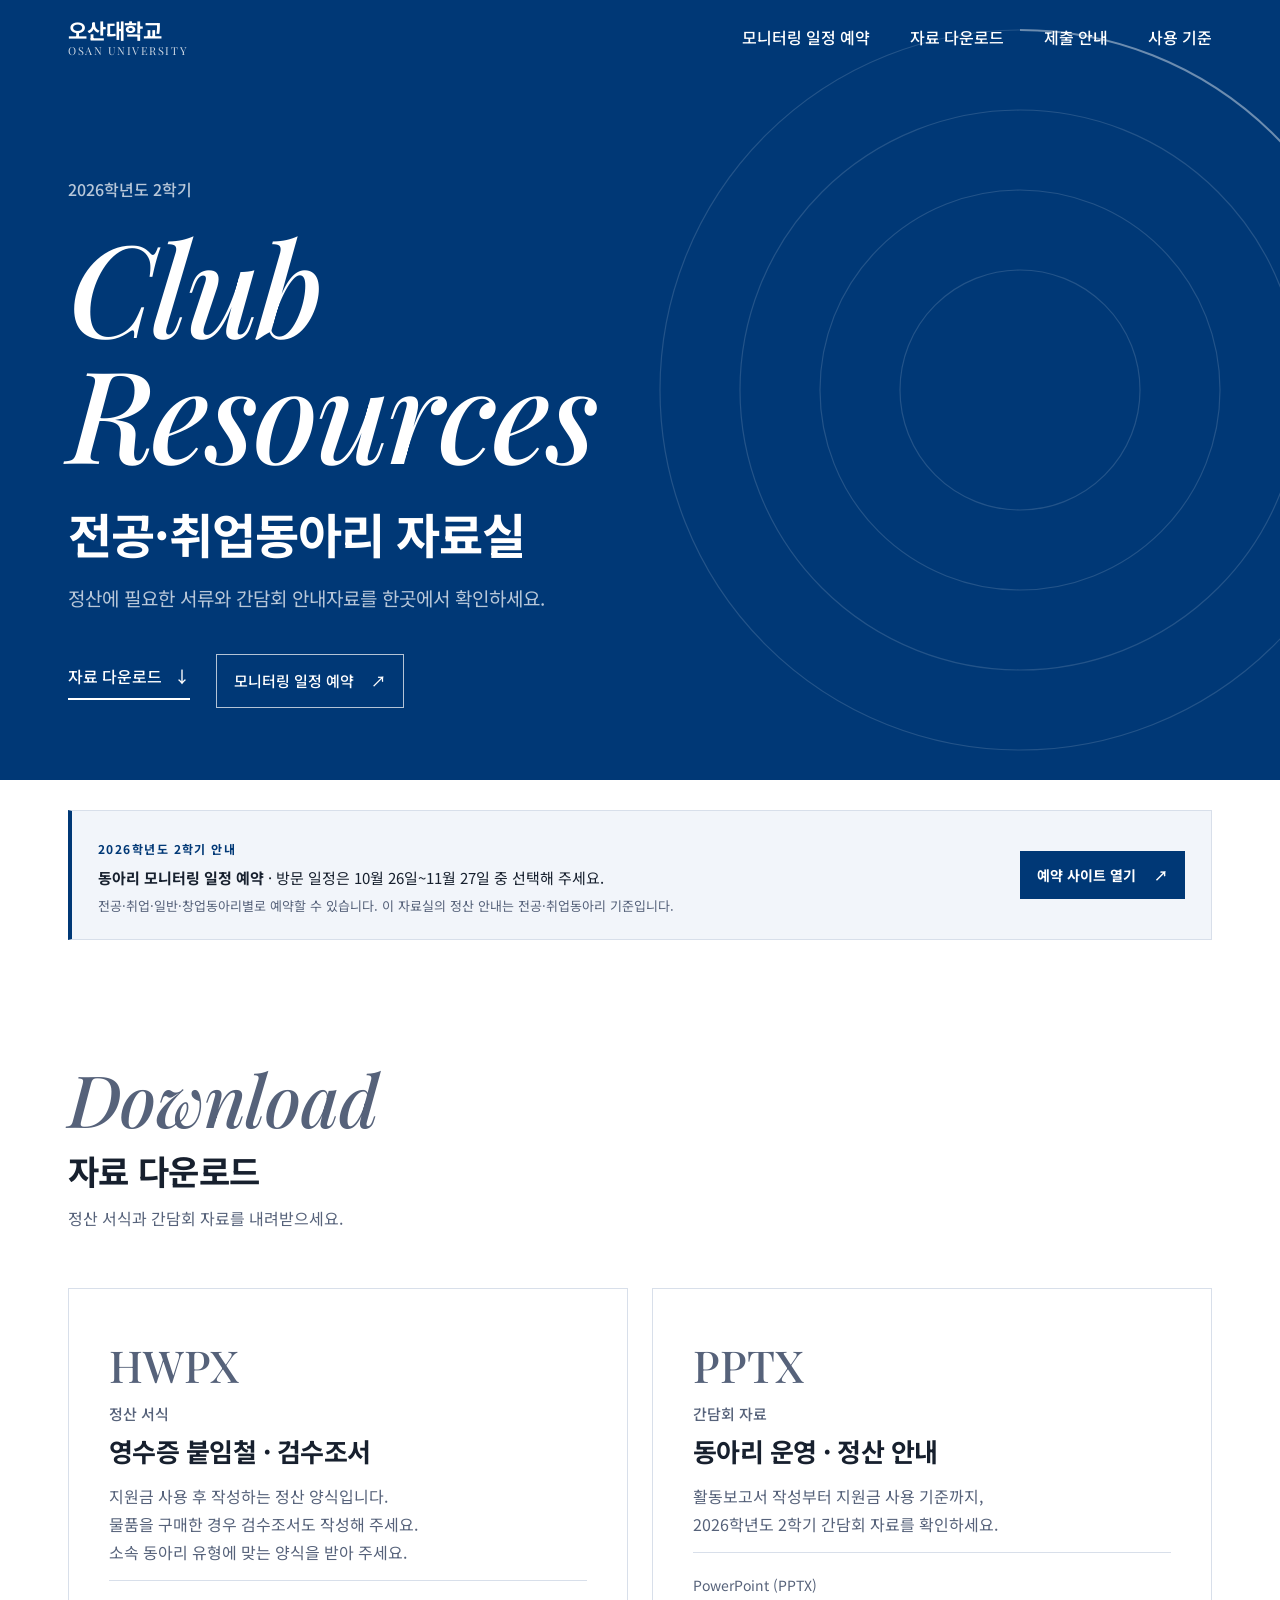
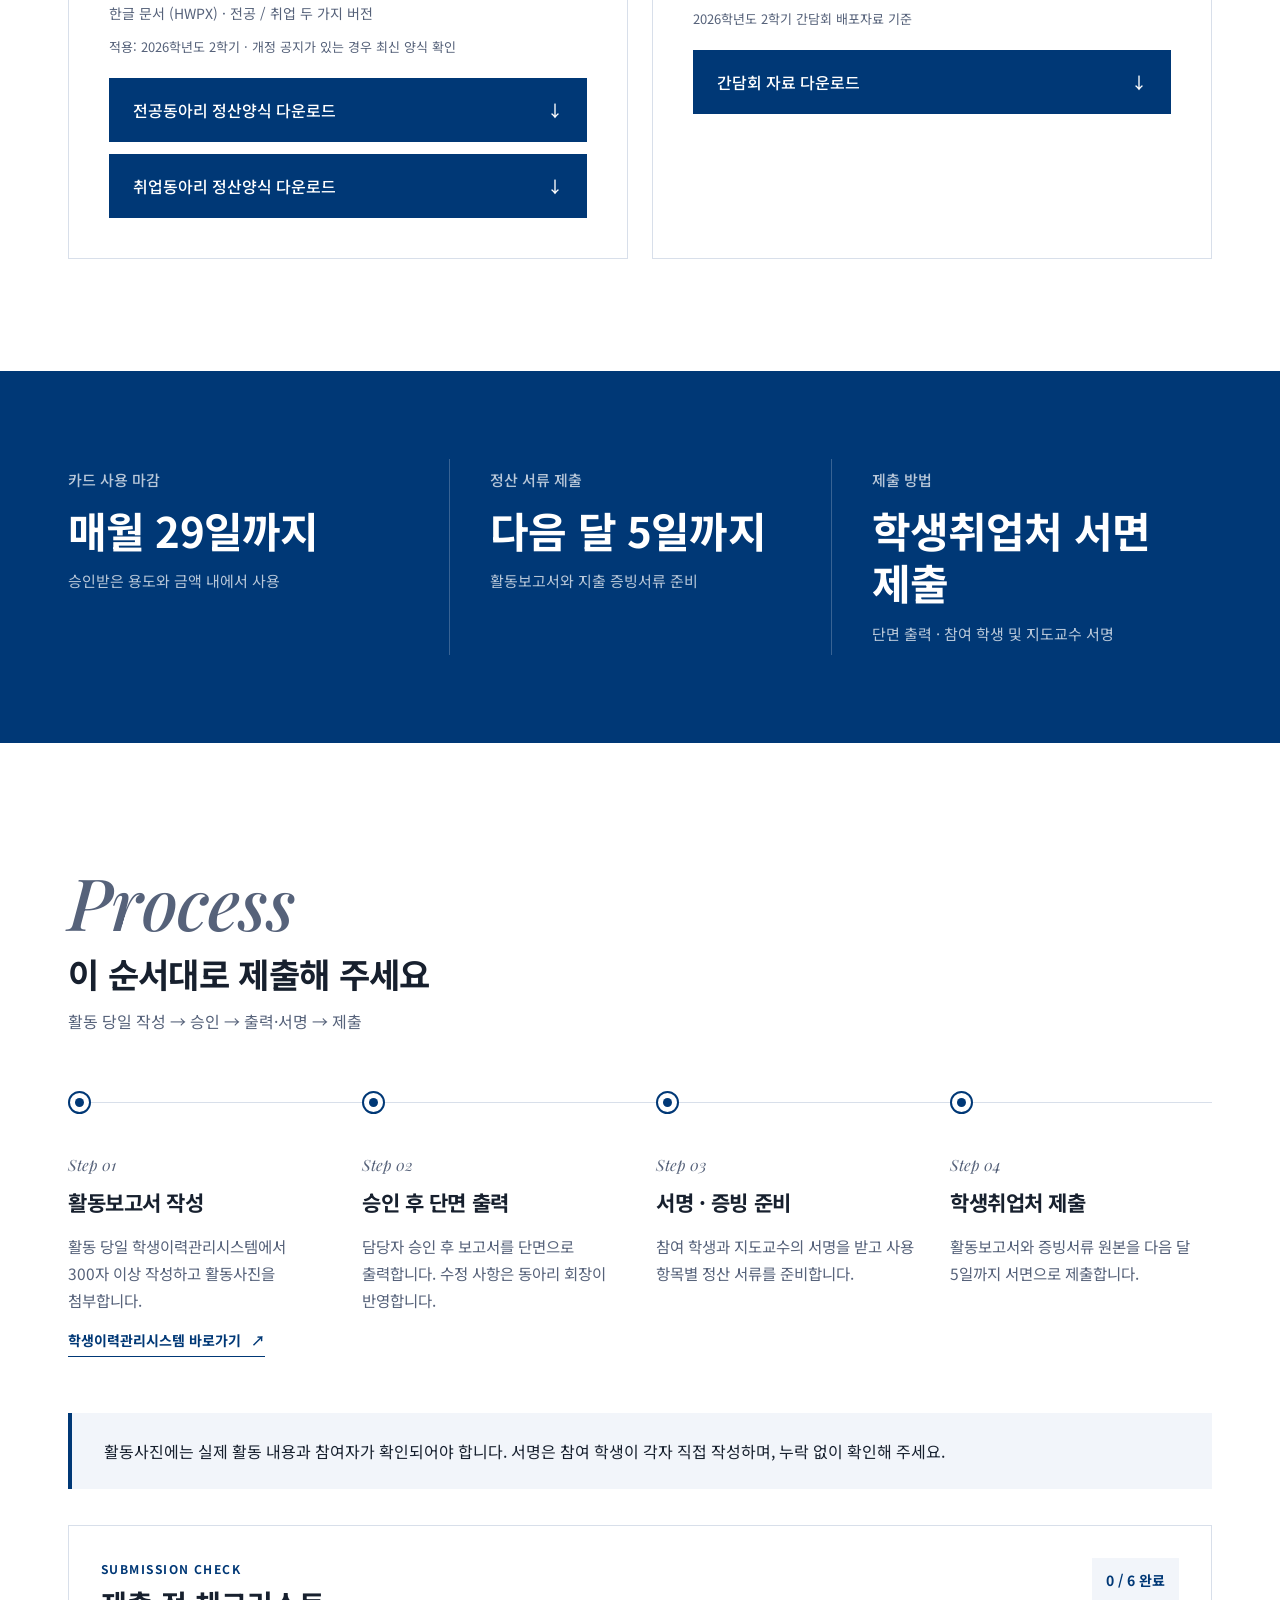
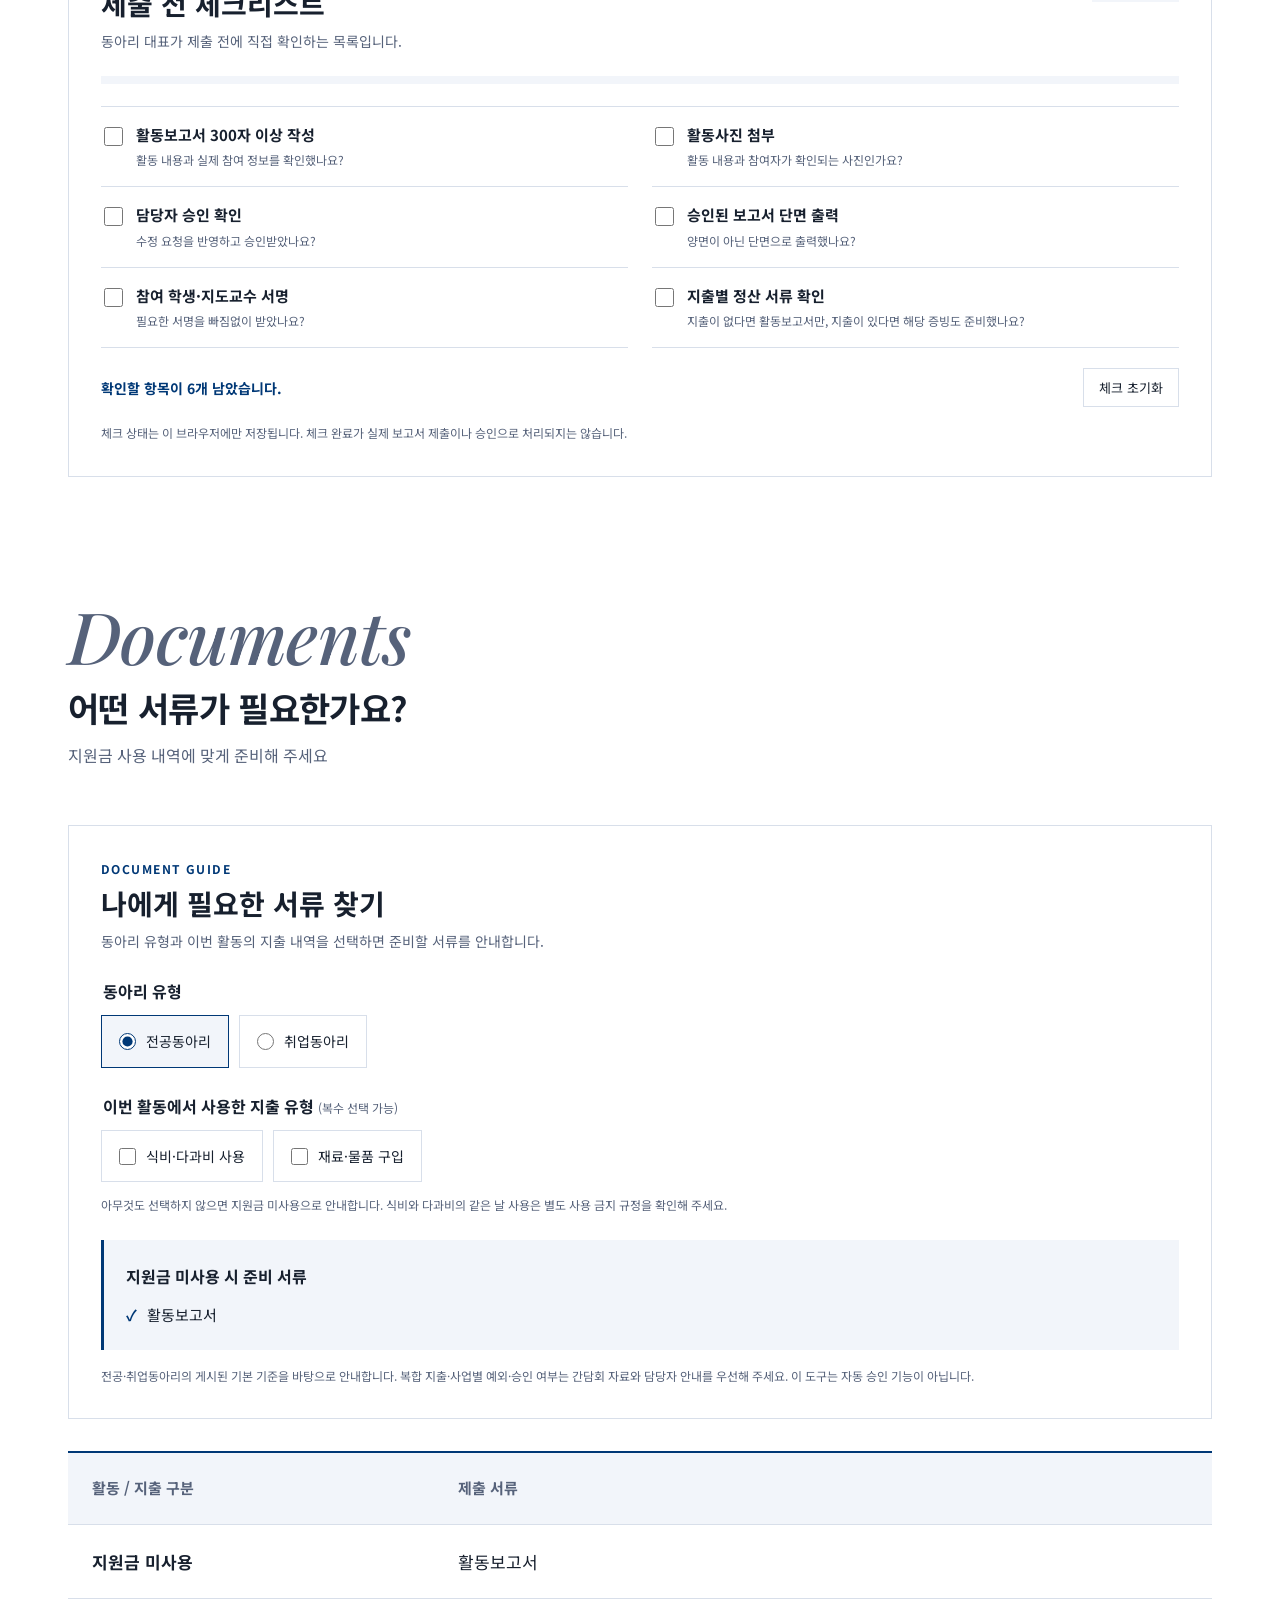
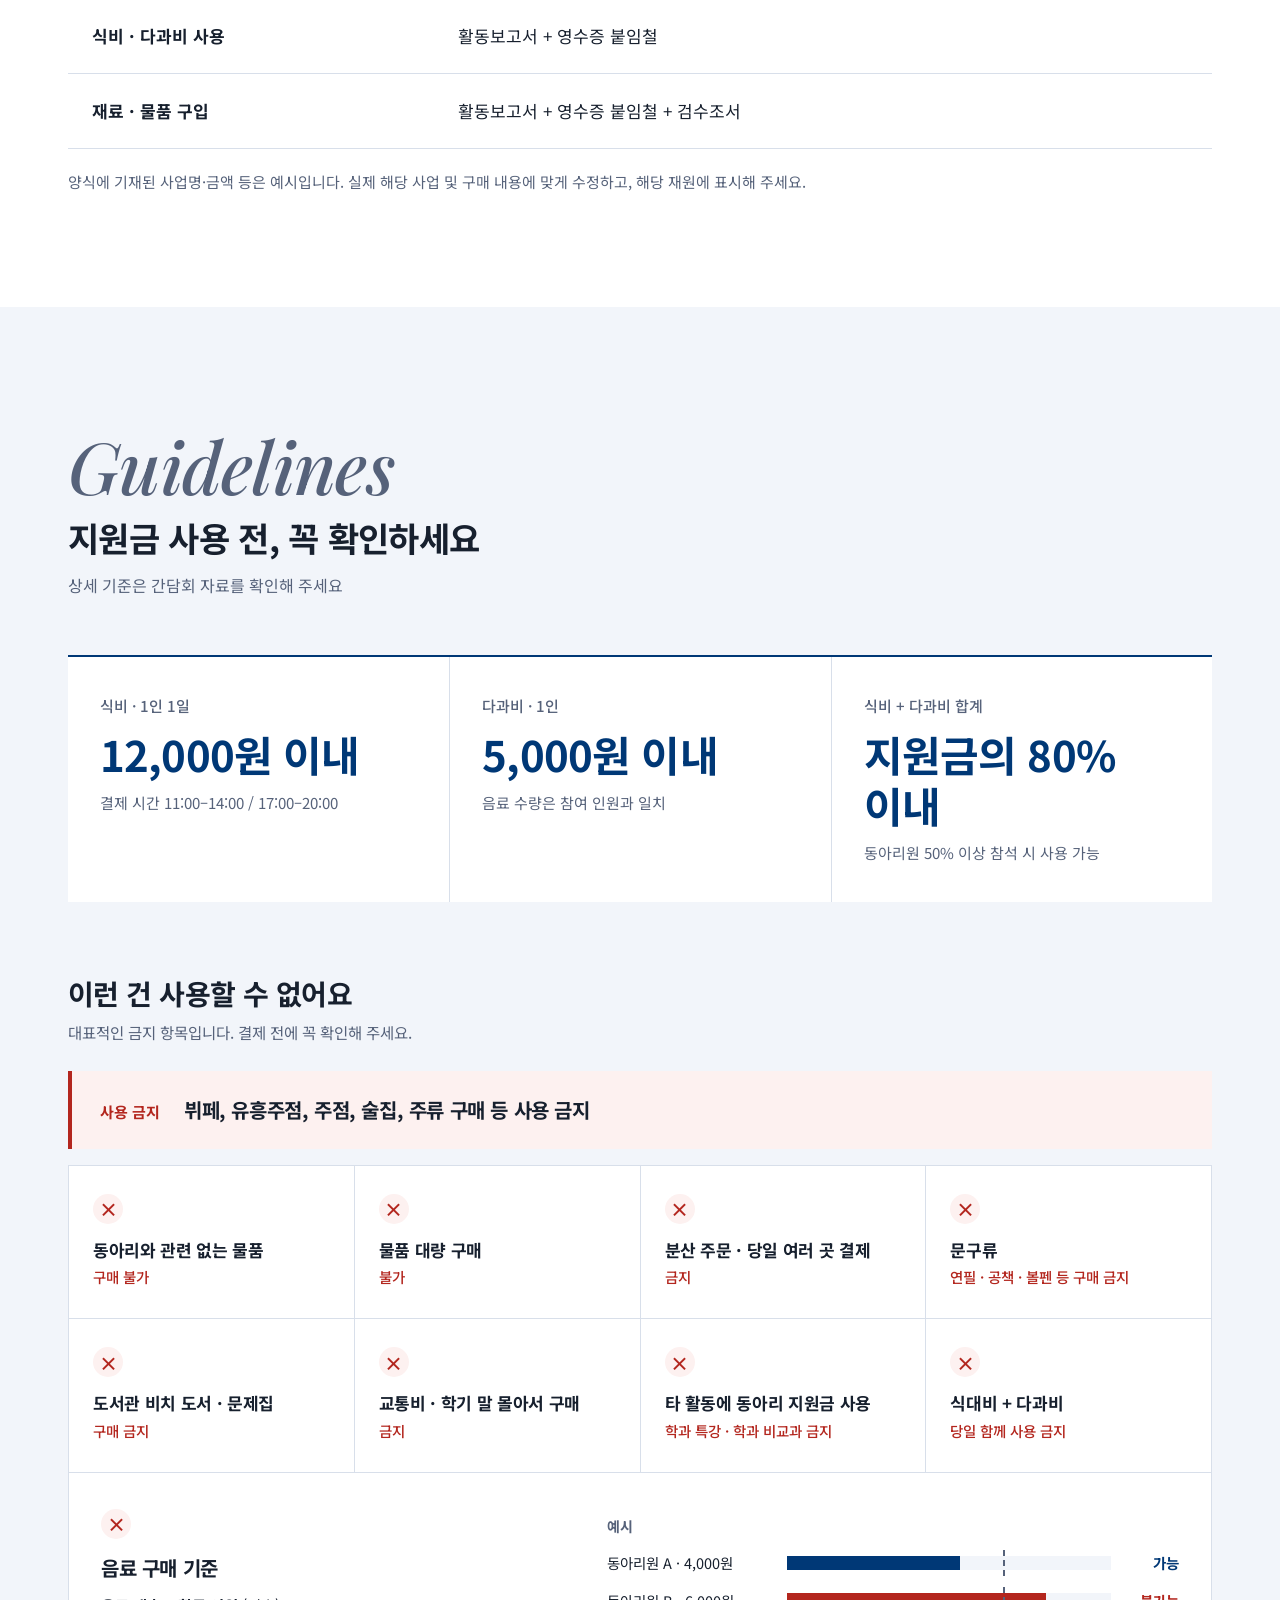
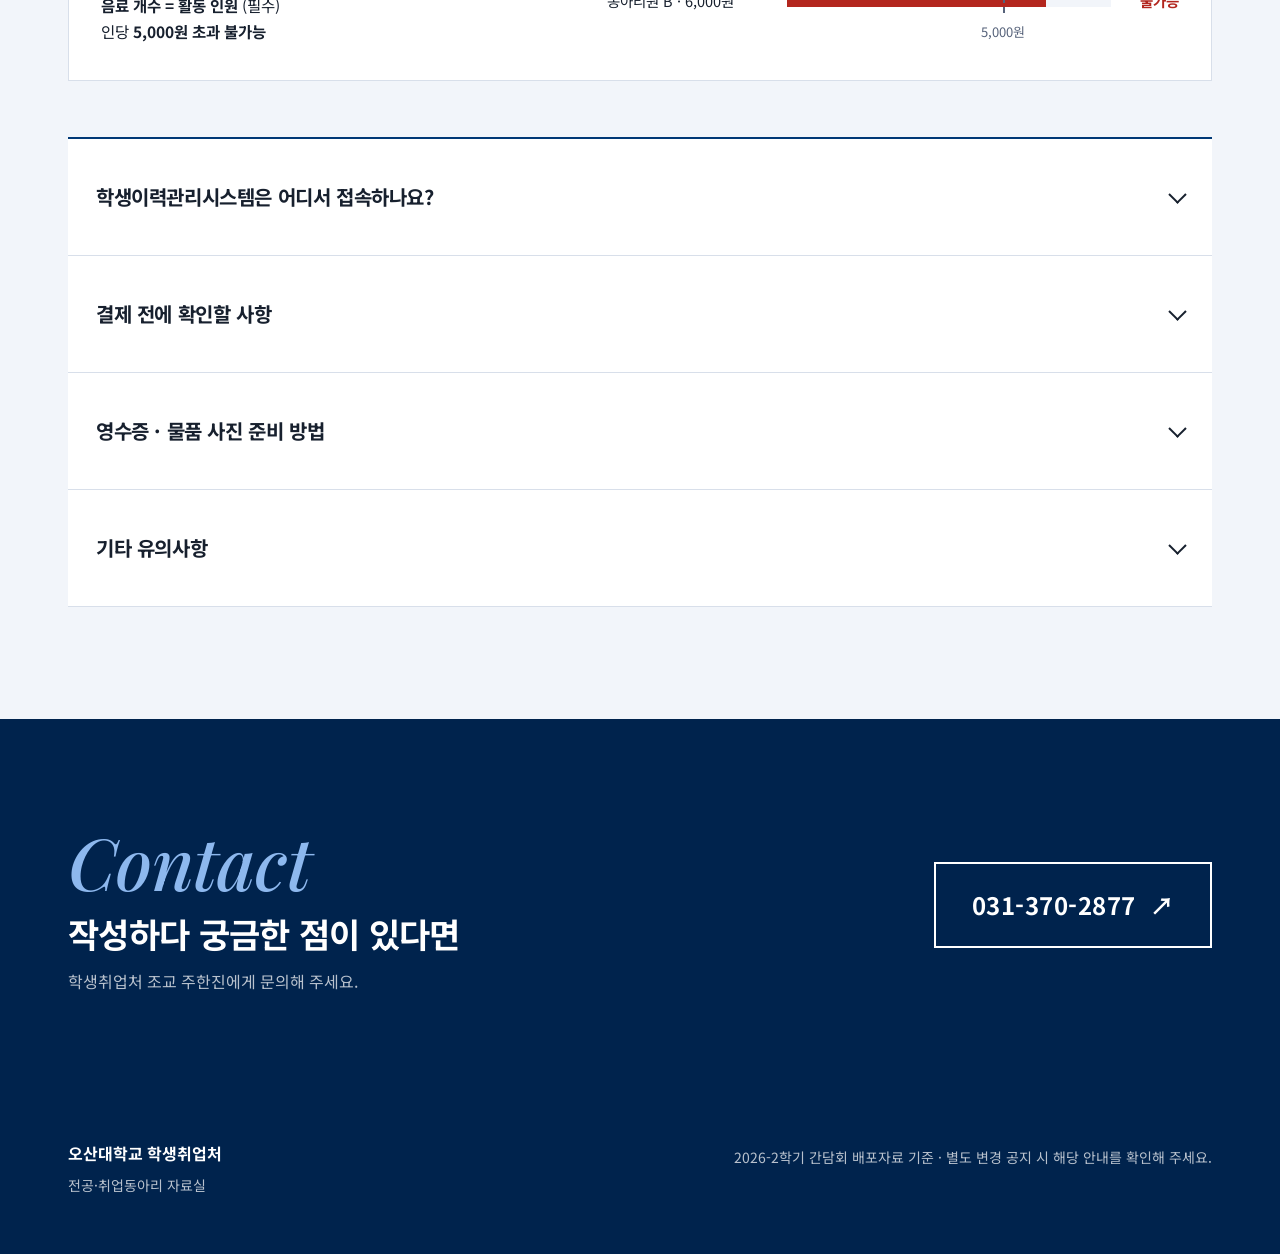
==== index.html @ af2621a3 "Enhance Club Resources with Ostory access, submission checklist and document guidance" ====
<!DOCTYPE html>
<html lang="ko">
<head>
<meta charset="utf-8">
<meta name="viewport" content="width=device-width, initial-scale=1, viewport-fit=cover">
<title>전공·취업동아리 자료실 | 오산대학교</title>
<meta name="description" content="오산대학교 전공·취업동아리 정산 양식과 간담회 자료, 제출 기한 및 방법 안내">
<link rel="preconnect" href="https://fonts.googleapis.com">
<link rel="preconnect" href="https://fonts.gstatic.com" crossorigin>
<link href="https://fonts.googleapis.com/css2?family=Noto+Sans+KR:wght@400;500;700&family=Playfair+Display:ital,wght@0,500;1,500&display=swap" rel="stylesheet">
<style>
:root {
  box-sizing: border-box;
  padding-top: env(safe-area-inset-top, 0px);
  padding-bottom: env(safe-area-inset-bottom, 0px);
  --navy: #003876;
  --navy-deep: #00234d;
  --bg: #ffffff;
  --tint: #f2f5fa;
  --text: #17202e;
  --muted: #56627a;
  --line: #d8dfea;
  --accent: #003876;
  --head-bg: rgba(255,255,255,.96);
  --head-text: #17202e;
  --danger: #b3261e;
  --danger-bg: #fdf1f0;
  --on-navy: #ffffff;
  --on-navy-muted: rgba(255,255,255,.72);
  --shell: #00234d;
  --serif: "Playfair Display", "Noto Serif KR", Georgia, serif;
  --sans: "Noto Sans KR", "Apple SD Gothic Neo", "Malgun Gothic", system-ui, sans-serif;
}
@media (prefers-color-scheme: dark) {
  :root:not([data-theme="light"]) {
    --bg: #0b1422;
    --tint: #101c30;
    --text: #e7edf6;
    --muted: #9aa8bf;
    --line: #23324b;
    --accent: #8db8ee;
    --head-bg: rgba(11,20,34,.96);
    --head-text: #e7edf6;
    --danger: #ff8a80;
    --danger-bg: #2a1716;
  }
}
:root[data-theme="dark"] {
  --bg: #0b1422;
  --tint: #101c30;
  --text: #e7edf6;
  --muted: #9aa8bf;
  --line: #23324b;
  --accent: #8db8ee;
  --head-bg: rgba(11,20,34,.96);
  --head-text: #e7edf6;
  --danger: #ff8a80;
  --danger-bg: #2a1716;
}

*, *::before, *::after { box-sizing: inherit; }
html { scroll-behavior: smooth; scroll-padding-top: calc(env(safe-area-inset-top, 0px) + 80px); background: var(--shell); }
body {
  margin: 0;
  background: var(--bg);
  color: var(--text);
  font-family: var(--sans);
  font-size: 16px;
  line-height: 1.75;
  word-break: keep-all;
  -webkit-font-smoothing: antialiased;
}
a { color: inherit; text-decoration: none; }
h1, h2, h3, p, ul, ol { margin: 0; padding: 0; }
ul, ol { list-style: none; }
:focus-visible { outline: 3px solid #6fa8ee; outline-offset: 3px; }
.wrap { width: 100%; max-width: 1200px; margin: 0 auto; padding: 0 max(28px, env(safe-area-inset-left, 0px)) 0 max(28px, env(safe-area-inset-right, 0px)); }

/* ---------- Header ---------- */
.site-head {
  position: fixed; top: 0; left: 0; right: 0; z-index: 50;
  padding-top: env(safe-area-inset-top, 0px);
  color: var(--on-navy);
  transition: background .25s ease, color .25s ease, box-shadow .25s ease;
}
.site-head .wrap { display: flex; align-items: center; justify-content: space-between; height: 76px; }
.site-head.solid { background: var(--head-bg); color: var(--head-text); box-shadow: 0 1px 0 var(--line); backdrop-filter: blur(8px); }
.logo { display: flex; flex-direction: column; line-height: 1.1; }
.logo b { font-size: 21px; font-weight: 700; letter-spacing: -.01em; }
.logo span { font-family: var(--serif); font-size: 11px; letter-spacing: .14em; opacity: .8; margin-top: 3px; }
.gnb { display: flex; gap: 40px; }
.gnb a { font-size: 16px; font-weight: 500; padding: 8px 0; border-bottom: 2px solid transparent; }
.gnb a:hover { border-bottom-color: currentColor; }

.menu-btn { display: none; align-items: center; justify-content: center; width: 48px; height: 48px; margin-right: -12px; background: none; border: 0; color: inherit; cursor: pointer; -webkit-tap-highlight-color: transparent; }
.menu-btn span, .menu-btn span::before, .menu-btn span::after { display: block; width: 22px; height: 2px; background: currentColor; transition: transform .25s ease, background .2s ease; }
.menu-btn span { position: relative; }
.menu-btn span::before, .menu-btn span::after { content: ""; position: absolute; left: 0; }
.menu-btn span::before { top: -7px; }
.menu-btn span::after { top: 7px; }
.site-head.open .menu-btn span { background: transparent; }
.site-head.open .menu-btn span::before { top: 0; transform: rotate(45deg); }
.site-head.open .menu-btn span::after { top: 0; transform: rotate(-45deg); }

/* ---------- Hero ---------- */
.hero {
  position: relative; overflow: hidden;
  background: var(--navy);
  color: var(--on-navy);
  min-height: min(780px, 100svh);
  display: flex; align-items: flex-end;
  padding: 150px 0 72px;
}
.hero-art { position: absolute; right: -120px; top: 50%; width: 760px; max-width: 90vw; transform: translateY(-50%); opacity: .5; pointer-events: none; }
.hero .wrap { position: relative; }
.hero-term { font-size: 16px; font-weight: 500; color: var(--on-navy-muted); margin-bottom: 20px; }
.hero-en { font-family: var(--serif); font-style: italic; font-weight: 500; font-size: clamp(56px, 10vw, 148px); line-height: .98; letter-spacing: -.02em; }
.hero h1 { margin-top: 28px; font-size: clamp(28px, 4.2vw, 48px); font-weight: 700; letter-spacing: -.02em; line-height: 1.3; }
.hero-lead { margin-top: 16px; font-size: clamp(16px, 1.8vw, 19px); color: var(--on-navy-muted); max-width: 30em; }
.hero-cta { display: inline-flex; align-items: center; gap: 12px; margin-top: 40px; padding-bottom: 8px; border-bottom: 2px solid #fff; font-weight: 500; }
.hero-cta:hover { gap: 18px; }
.hero-cta { transition: gap .2s ease; }
.hero-in { animation: rise .9s cubic-bezier(.2,.7,.2,1) both; }
@keyframes rise { from { opacity: 0; transform: translateY(24px); } to { opacity: 1; transform: none; } }

/* ---------- Section frame ---------- */
section { padding: 112px 0; }
.sec-head { margin-bottom: 56px; }
.sec-en { font-family: var(--serif); font-style: italic; font-weight: 500; font-size: clamp(40px, 6vw, 72px); line-height: 1; color: var(--accent); letter-spacing: -.01em; }
.sec-head h2 { margin-top: 14px; font-size: clamp(24px, 3vw, 34px); font-weight: 700; letter-spacing: -.02em; line-height: 1.35; }
.sec-head p { margin-top: 10px; color: var(--muted); }

/* ---------- Downloads ---------- */
[hidden] { display: none !important; }
.kakao-note { margin-bottom: 28px; padding: 18px 22px; background: var(--tint); border-left: 4px solid var(--navy); font-size: 15px; line-height: 1.7; }
.kakao-note b { font-weight: 700; }
.dl-grid { display: grid; grid-template-columns: 1fr 1fr; gap: 24px; }
.dl-card { display: flex; flex-direction: column; padding: 40px; border: 1px solid var(--line); background: var(--bg); transition: border-color .2s ease, background .2s ease; }
.dl-card:hover { border-color: var(--navy); background: var(--tint); }
.dl-type { font-family: var(--serif); font-size: 44px; font-weight: 500; line-height: 1; color: var(--accent); }
.dl-kind { margin-top: 20px; font-size: 15px; color: var(--muted); font-weight: 500; }
.dl-card h3 { margin-top: 6px; font-size: 26px; font-weight: 700; letter-spacing: -.02em; line-height: 1.35; }
.dl-card p { margin-top: 14px; color: var(--muted); }
.dl-meta { margin-top: 28px; padding-top: 20px; border-top: 1px solid var(--line); font-size: 14px; color: var(--muted); }
.dl-btn { margin-top: 20px; display: flex; align-items: center; justify-content: space-between; padding: 18px 24px; background: var(--navy); color: #fff; font-weight: 500; transition: background .2s ease; }
.dl-btn:hover { background: var(--navy-deep); }
.dl-btn + .dl-btn { margin-top: 12px; }

/* ---------- Deadlines ---------- */
.numbers { background: var(--navy); color: var(--on-navy); padding: 88px 0; }
.num-grid { display: grid; grid-template-columns: repeat(3, 1fr); }
.num { padding: 8px 40px; border-left: 1px solid rgba(255,255,255,.22); }
.num:first-child { padding-left: 0; border-left: 0; }
.num-label { font-size: 15px; color: var(--on-navy-muted); font-weight: 500; }
.num-value { margin-top: 10px; font-size: clamp(28px, 3.4vw, 42px); font-weight: 700; letter-spacing: -.02em; line-height: 1.25; }
.num-desc { margin-top: 12px; font-size: 15px; color: var(--on-navy-muted); }

/* ---------- Steps ---------- */
.steps { display: grid; grid-template-columns: repeat(4, 1fr); gap: 32px; counter-reset: s; position: relative; }
.steps::before { content: ""; position: absolute; left: 0; right: 0; top: 11px; height: 1px; background: var(--line); }
.step { position: relative; padding-top: 48px; }
.step::before { content: ""; position: absolute; top: 0; left: 0; width: 23px; height: 23px; border-radius: 50%; background: var(--bg); border: 2px solid var(--navy); }
.step::after { content: ""; position: absolute; top: 7px; left: 7px; width: 9px; height: 9px; border-radius: 50%; background: var(--navy); }
.step-no { font-family: var(--serif); font-style: italic; font-size: 20px; color: var(--accent); }
.step h3 { margin-top: 6px; font-size: 21px; font-weight: 700; letter-spacing: -.02em; }
.step p { margin-top: 12px; color: var(--muted); font-size: 15.5px; }
.note { margin-top: 56px; padding: 24px 32px; background: var(--tint); border-left: 4px solid var(--navy); color: var(--text); }

#documents { padding-top: 0; }
/* ---------- Table ---------- */
.tbl-wrap { overflow-x: auto; border-top: 2px solid var(--navy); }
table { width: 100%; border-collapse: collapse; min-width: 560px; }
th, td { text-align: left; padding: 22px 24px; border-bottom: 1px solid var(--line); font-size: 17px; }
th { font-weight: 700; color: var(--muted); font-size: 15px; background: var(--tint); }
td:first-child { font-weight: 700; width: 32%; }
.tbl-note { margin-top: 20px; font-size: 15px; color: var(--muted); }

/* ---------- Rules ---------- */
.rules { background: var(--tint); }
.limits { display: grid; grid-template-columns: repeat(3, 1fr); gap: 0; background: var(--bg); border-top: 2px solid var(--navy); }
.limit { padding: 36px 32px; border-left: 1px solid var(--line); }
.limit:first-child { border-left: 0; }
.limit-label { font-size: 15px; color: var(--muted); font-weight: 500; }
.limit-value { margin-top: 10px; font-size: clamp(30px, 3.4vw, 42px); font-weight: 700; color: var(--accent); letter-spacing: -.02em; line-height: 1.2; }
.limit-desc { margin-top: 10px; font-size: 15px; color: var(--muted); }
.ban { margin-top: 24px; display: flex; gap: 24px; align-items: baseline; padding: 24px 28px; background: var(--danger-bg); border-left: 4px solid var(--danger); }
.ban-label { flex: none; font-size: 15px; font-weight: 700; color: var(--danger); }
.ban-text { font-size: clamp(17px, 2.2vw, 20px); font-weight: 700; letter-spacing: -.02em; line-height: 1.5; }
.nogo-head { margin-top: 72px; font-size: clamp(21px, 2.6vw, 28px); font-weight: 700; letter-spacing: -.02em; line-height: 1.4; }
.nogo-sub { margin-top: 6px; color: var(--muted); font-size: 15.5px; }
.nogo { margin-top: 16px; display: grid; grid-template-columns: repeat(4, 1fr); gap: 1px; background: var(--line); border: 1px solid var(--line); }
.nogo-item { display: flex; flex-direction: column; gap: 14px; padding: 28px 24px 30px; background: var(--bg); }
.nogo-icon { display: inline-flex; flex: none; align-items: center; justify-content: center; width: 30px; height: 30px; border-radius: 50%; background: var(--danger-bg); color: var(--danger); font-size: 19px; font-weight: 700; line-height: 1; }
.nogo-title { font-size: 17px; font-weight: 700; letter-spacing: -.02em; line-height: 1.45; }
.nogo-note { margin-top: 4px; font-size: 14.5px; font-weight: 500; color: var(--danger); line-height: 1.5; }
.nogo-drink { grid-column: 1 / -1; display: grid; grid-template-columns: 1fr 1.25fr; gap: 48px; align-items: center; padding: 36px 32px; background: var(--bg); }
.nogo-drink .nogo-icon { margin-bottom: 14px; }
.nogo-drink .nogo-title { font-size: 20px; }
.nogo-rule { margin-top: 10px; font-size: 15.5px; line-height: 1.7; }
.nogo-rule b { font-weight: 700; }
.ex { display: grid; gap: 12px; }
.ex-cap { font-size: 14px; font-weight: 700; color: var(--muted); }
.ex-row, .ex-scale { display: grid; grid-template-columns: 168px 1fr 56px; gap: 12px; align-items: center; font-size: 14.5px; }
.ex-track { position: relative; height: 14px; background: var(--tint); }
.ex-fill { height: 100%; }
.ex-ok .ex-fill { width: 53.3%; background: var(--navy); }
.ex-bad .ex-fill { width: 80%; background: var(--danger); }
.ex-track::after { content: ""; position: absolute; top: -6px; bottom: -6px; left: 66.7%; border-left: 2px dashed var(--muted); }
.ex-res { font-weight: 700; text-align: right; }
.ex-ok .ex-res { color: var(--accent); }
.ex-bad .ex-res { color: var(--danger); }
.ex-scale { margin-top: -4px; }
.ex-scale span { position: relative; height: 18px; }
.ex-scale i { position: absolute; left: 66.7%; transform: translateX(-50%); font-style: normal; font-size: 13px; color: var(--muted); }
.acc { margin-top: 56px; border-top: 2px solid var(--navy); background: var(--bg); }
.acc details { border-bottom: 1px solid var(--line); }
.acc summary { list-style: none; cursor: pointer; display: flex; align-items: center; justify-content: space-between; gap: 16px; min-height: 72px; padding: 22px 28px; font-size: 20px; font-weight: 700; letter-spacing: -.02em; line-height: 1.4; -webkit-tap-highlight-color: transparent; transition: color .2s ease; }
.acc summary::-webkit-details-marker { display: none; }
.acc summary:hover { color: var(--accent); }
.acc summary::after { content: ""; flex: none; width: 11px; height: 11px; border-right: 2px solid currentColor; border-bottom: 2px solid currentColor; transform: rotate(45deg) translate(-2px, -2px); transition: transform .25s ease; }
.acc details[open] > summary { color: var(--accent); }
.acc details[open] > summary::after { transform: rotate(-135deg) translate(-2px, -2px); }
.acc ul { padding: 0 28px 20px; }
.acc li { position: relative; padding: 16px 0 16px 18px; border-top: 1px solid var(--line); font-size: 16px; line-height: 1.7; }
.acc li::before { content: ""; position: absolute; left: 0; top: 27px; width: 6px; height: 6px; background: var(--navy); }
.acc li strong { font-weight: 700; }

/* ---------- Contact ---------- */
.contact { background: var(--navy-deep); color: var(--on-navy); padding: 96px 0; }
.contact-in { display: flex; align-items: center; justify-content: space-between; gap: 40px; flex-wrap: wrap; }
.contact .sec-en { color: #8db8ee; }
.contact h3 { margin-top: 14px; font-size: clamp(24px, 3vw, 34px); font-weight: 700; letter-spacing: -.02em; line-height: 1.35; }
.contact p { margin-top: 10px; color: var(--on-navy-muted); }
.tel { display: inline-flex; align-items: center; gap: 14px; padding: 20px 36px; border: 2px solid #fff; font-size: 24px; font-weight: 700; letter-spacing: .02em; transition: background .2s ease, color .2s ease; }
.tel:hover { background: #fff; color: var(--navy-deep); }

/* ---------- Footer ---------- */
footer { background: var(--shell); color: var(--on-navy-muted); padding: 48px 0 56px; font-size: 14px; }
footer .wrap { display: flex; justify-content: space-between; gap: 24px; flex-wrap: wrap; }
footer b { color: #fff; font-size: 16px; }
footer p { margin-top: 6px; }

/* ---------- Responsive ---------- */
@media (max-width: 960px) {
  section { padding: 80px 0; }
  .nogo { grid-template-columns: 1fr 1fr; }
  .nogo-drink { grid-template-columns: 1fr; gap: 28px; }
  .dl-grid { grid-template-columns: 1fr; }
  .steps { grid-template-columns: 1fr 1fr; row-gap: 48px; }
  .steps::before { display: none; }
}
@media (max-width: 720px) {
  .wrap { padding: 0 max(20px, env(safe-area-inset-left, 0px)) 0 max(20px, env(safe-area-inset-right, 0px)); }
  html { scroll-padding-top: calc(env(safe-area-inset-top, 0px) + 68px); }
  body { font-size: 15.5px; }
  section { padding: 64px 0; }
  .site-head .wrap { height: 60px; }
  .logo b { font-size: 18px; }
  .menu-btn { display: flex; }
  .gnb { position: absolute; top: 100%; left: 0; right: 0; flex-direction: column; gap: 0; background: var(--head-bg); color: var(--head-text); border-top: 1px solid var(--line); box-shadow: 0 12px 24px rgba(0,0,0,.12); padding: 4px max(20px, env(safe-area-inset-left, 0px)) 12px; visibility: hidden; opacity: 0; transform: translateY(-8px); transition: opacity .2s ease, transform .2s ease, visibility .2s; }
  .site-head.open { background: var(--head-bg); color: var(--head-text); }
  .site-head.open .gnb { visibility: visible; opacity: 1; transform: none; }
  .gnb a { display: block; padding: 16px 0; font-size: 17px; border-bottom: 1px solid var(--line); }
  .gnb a:last-child { border-bottom: 0; }
  .hero { min-height: 0; padding: 112px 0 48px; }
  .hero-art { right: -280px; width: 620px; opacity: .3; }
  .hero-term { margin-bottom: 14px; font-size: 14px; }
  .hero-en { font-size: clamp(48px, 15vw, 72px); }
  .hero h1 { margin-top: 20px; font-size: 26px; }
  .hero-lead { font-size: 15.5px; }
  .hero-cta { margin-top: 28px; }
  .sec-head { margin-bottom: 32px; }
  .sec-en { font-size: 40px; }
  .sec-head h2 { font-size: 23px; }
  .dl-card { padding: 24px 22px; }
  .dl-type { font-size: 36px; }
  .dl-card h3 { font-size: 22px; }
  .dl-btn { padding: 18px 20px; min-height: 56px; }
  .numbers { padding: 56px 0; }
  .num-grid { grid-template-columns: 1fr; gap: 0; }
  .num { padding: 24px 0; border-left: 0; border-bottom: 1px solid rgba(255,255,255,.22); }
  .num:first-child { padding-top: 0; }
  .num:last-child { border-bottom: 0; padding-bottom: 0; }
  .steps { grid-template-columns: 1fr; gap: 0; }
  .steps::before { display: block; left: 11px; right: auto; top: 12px; bottom: 12px; width: 1px; height: auto; }
  .step { padding: 0 0 32px 48px; }
  .step:last-child { padding-bottom: 0; }
  .step h3 { font-size: 19px; }
  .note { margin-top: 36px; padding: 18px 20px; }
  #documents { padding-top: 0; }
  table { min-width: 0; }
  th, td { padding: 14px 12px; font-size: 15px; }
  td:first-child { width: 38%; }
  .limits { grid-template-columns: 1fr; }
  .limit { padding: 24px 20px; border-left: 0; border-top: 1px solid var(--line); }
  .limit:first-child { border-top: 0; }
  .nogo-head { margin-top: 48px; }
  .nogo { grid-template-columns: 1fr; }
  .nogo-item { flex-direction: row; align-items: flex-start; gap: 14px; padding: 18px 16px; }
  .nogo-icon { width: 28px; height: 28px; font-size: 18px; }
  .nogo-title { font-size: 16px; }
  .nogo-note { margin-top: 2px; font-size: 14px; }
  .nogo-drink { grid-template-columns: 1fr; gap: 24px; padding: 22px 16px; }
  .nogo-drink .nogo-title { font-size: 18px; }
  .ex-row { grid-template-columns: 1fr 52px; row-gap: 6px; font-size: 14px; }
  .ex-row > span:first-child { grid-column: 1 / -1; }
  .ex-row .ex-track { grid-column: 1; }
  .ex-scale { grid-template-columns: 1fr 52px; gap: 0; }
  .ex-scale span:first-child { display: none; }
  .ban { flex-direction: column; gap: 6px; margin-top: 32px; padding: 20px; }
  .acc { margin-top: 40px; }
  .acc summary { min-height: 64px; padding: 18px 16px; font-size: 17px; }
  .acc ul { padding: 0 16px 12px; }
  .acc li { padding: 14px 0 14px 16px; font-size: 15px; }
  .acc li::before { top: 24px; }
  .contact { padding: 64px 0; }
  .contact-in { gap: 28px; }
  .tel { width: 100%; justify-content: center; padding: 18px 24px; font-size: 22px; }
  footer { padding: 36px 0 44px; }
  footer .wrap { flex-direction: column; }
}
@media (prefers-reduced-motion: reduce) {
  html { scroll-behavior: auto; }
  .hero-in { animation: none; }
  * { transition: none !important; }
}

/* 2026-2 자료실 UX 개선: 기존 규정/파일/디자인은 보존 */
.hero-actions{display:flex;align-items:center;gap:26px;flex-wrap:wrap;margin-top:40px}
.hero-actions .hero-cta{margin-top:0}
.hero-cta-secondary{display:inline-flex;align-items:center;justify-content:space-between;gap:17px;padding:13px 17px;border:1px solid rgba(255,255,255,.7);color:#fff;font-size:15px;font-weight:500;transition:background .2s ease,color .2s ease}
.hero-cta-secondary:hover{background:#fff;color:var(--navy)}
.service-notice{padding:30px 0 0;background:var(--bg)}
.service-notice-inner{border:1px solid var(--line);border-left:4px solid var(--navy);padding:22px 26px;display:flex;align-items:center;justify-content:space-between;gap:22px;background:var(--tint)}
.service-notice-label,.tool-eyebrow{font-weight:700;font-size:12px;letter-spacing:.12em;text-transform:uppercase;color:var(--accent)}
.service-notice-inner p{line-height:1.6;margin-top:5px;font-size:15px}
.service-notice-inner p strong{font-weight:700}
.service-notice-inner .service-notice-sub{font-size:13px;color:var(--muted);margin-top:6px}
.service-notice-link{display:inline-flex;align-items:center;gap:18px;padding:12px 17px;white-space:nowrap;background:var(--navy);color:#fff;font-size:14px;font-weight:700;flex:none}
.service-notice-link:hover{background:var(--navy-deep)}
.dl-version{margin-top:10px!important;font-size:13px!important;color:var(--muted)}
.step-link{margin-top:16px;display:inline-flex;align-items:center;gap:10px;font-size:14px;font-weight:700;color:var(--accent);border-bottom:1px solid currentColor;padding:0 0 5px;line-height:1.5}
.step-link:hover,.inline-rule-link:hover{text-decoration:underline}
.inline-rule-link{color:var(--accent);font-weight:700;text-decoration:underline;text-underline-offset:3px}
.preflight,.doc-tool{margin-top:36px;padding:32px;border:1px solid var(--line);background:var(--bg)}
.tool-heading{display:flex;align-items:start;justify-content:space-between;gap:20px;flex-wrap:wrap}
.tool-heading h3{font-size:clamp(21px,2.4vw,28px);line-height:1.3;margin-top:6px}
.tool-heading p:not(.tool-eyebrow){font-size:14px;color:var(--muted);margin-top:8px}
.tool-counter{background:var(--tint);color:var(--accent);padding:10px 14px;white-space:nowrap;font-size:14px;font-weight:700}
.preflight-progress{width:100%;height:8px;appearance:none;border:0;background:var(--tint);display:block;margin:22px 0}
.preflight-progress::-webkit-progress-bar{background:var(--tint)}
.preflight-progress::-webkit-progress-value{background:var(--navy)}
.preflight-progress::-moz-progress-bar{background:var(--navy)}
.preflight-items{display:grid;grid-template-columns:1fr 1fr;gap:0 24px;border-top:1px solid var(--line)}
.preflight-item{display:flex;align-items:flex-start;gap:13px;padding:17px 3px;border-bottom:1px solid var(--line);cursor:pointer}
.preflight-item input{flex:none;width:19px;height:19px;accent-color:var(--navy);margin:3px 0 0;cursor:pointer}
.preflight-item strong,.preflight-item small{display:block;line-height:1.5}
.preflight-item strong{font-size:15px}
.preflight-item small{font-size:12px;color:var(--muted);margin-top:5px}
.tool-footer{display:flex;justify-content:space-between;align-items:center;gap:12px;flex-wrap:wrap;margin-top:20px}
.tool-status{font-size:14px;font-weight:700;color:var(--accent)}
.tool-reset{padding:9px 15px;border:1px solid var(--line);color:var(--text);background:var(--bg);font-family:inherit;font-size:13px;cursor:pointer}
.tool-reset:hover{background:var(--tint)}
.tool-disclaimer{margin-top:16px;color:var(--muted);font-size:12px;line-height:1.7}
.doc-fieldset{border:0;margin:24px 0 0;padding:0}
.doc-fieldset legend{font-size:16px;font-weight:700;margin-bottom:10px}
.doc-fieldset legend small{font-size:12px;color:var(--muted);font-weight:400}
.doc-choices{display:flex;gap:10px;flex-wrap:wrap}
.doc-choice{cursor:pointer;position:relative;display:inline-flex;align-items:center;gap:10px;padding:13px 17px;border:1px solid var(--line);background:var(--bg);font-size:14px;min-height:48px}
.doc-choice:has(input:checked){border-color:var(--accent);background:var(--tint)}
.doc-choice:focus-within{outline:2px solid #6fa8ee;outline-offset:2px}
.doc-choice input{width:17px;height:17px;accent-color:var(--navy);margin:0;cursor:pointer}
.doc-explainer{color:var(--muted);font-size:12px;line-height:1.6;margin-top:13px}
.doc-result{margin-top:25px;background:var(--tint);border-left:3px solid var(--navy);padding:22px}
.doc-result-caption{font-weight:700;font-size:16px;margin-bottom:12px}
.doc-result-list{list-style:none;display:grid;gap:7px}
.doc-result-list li{padding-left:21px;position:relative;font-size:15px}
.doc-result-list li::before{content:"✓";position:absolute;left:0;font-weight:700;color:var(--accent)}
.doc-result-downloads{margin-top:17px}
.doc-result-downloads:empty{display:none}
.doc-download{display:inline-flex;align-items:center;justify-content:center;background:var(--navy);color:#fff;font-size:14px;font-weight:700;padding:12px 18px}
.doc-download:hover{background:var(--navy-deep)}
.doc-tool + .tbl-wrap{margin-top:32px}
@media(max-width:720px){
.hero-actions{align-items:stretch;gap:17px;margin-top:28px;flex-direction:column}
.hero-actions .hero-cta{align-self:flex-start}
.hero-cta-secondary{align-self:flex-start;padding:11px 14px}
.service-notice{padding-top:18px}
.service-notice-inner{padding:18px;display:block}
.service-notice-link{margin-top:14px;width:100%;justify-content:space-between}
.preflight,.doc-tool{padding:19px 16px;margin-top:24px}
.preflight-items{grid-template-columns:1fr;gap:0}
.tool-heading h3{font-size:22px}
.doc-choices{display:grid;grid-template-columns:1fr}
.doc-choice{width:100%}
.doc-result{padding:17px}
}
@media(prefers-reduced-motion:reduce){.hero-cta-secondary{transition:none}}

</style>
</head>
<body>

<header class="site-head" id="head">
  <div class="wrap">
    <a class="logo" href="#top" aria-label="오산대학교 처음으로">
      <b>오산대학교</b>
      <span>OSAN UNIVERSITY</span>
    </a>
    <nav class="gnb" id="gnb" aria-label="주요 메뉴">
  <a href="https://hanjinjoo.github.io/osan-monitoring-2026/">모니터링 일정 예약</a>
  <a href="#downloads">자료 다운로드</a>
  <a href="#submit">제출 안내</a>
  <a href="#rules">사용 기준</a>
</nav>
    <button class="menu-btn" id="menuBtn" type="button" aria-label="메뉴 열기" aria-expanded="false" aria-controls="gnb"><span></span></button>
  </div>
</header>

<main id="top">
  <div class="hero">
    <svg class="hero-art" viewBox="0 0 760 760" fill="none" aria-hidden="true">
      <g stroke="#ffffff" stroke-opacity=".28" stroke-width="1.2">
        <circle cx="380" cy="380" r="120"/>
        <circle cx="380" cy="380" r="200"/>
        <circle cx="380" cy="380" r="280"/>
        <circle cx="380" cy="380" r="360"/>
      </g>
      <path d="M380 20 A360 360 0 0 1 740 380" stroke="#ffffff" stroke-opacity=".8" stroke-width="2"/>
    </svg>
    <div class="wrap">
      <div class="hero-in">
        <p class="hero-term">2026학년도 2학기</p>
        <p class="hero-en" aria-hidden="true">Club<br>Resources</p>
        <h1>전공·취업동아리 자료실</h1>
        <p class="hero-lead">정산에 필요한 서류와 간담회 안내자료를 한곳에서 확인하세요.</p>
        <div class="hero-actions">
          <a class="hero-cta" href="#downloads">자료 다운로드 <span aria-hidden="true">↓</span></a>
          <a class="hero-cta-secondary" href="https://hanjinjoo.github.io/osan-monitoring-2026/">모니터링 일정 예약 <span aria-hidden="true">↗</span></a>
        </div>
      </div>
    </div>
  </div>

  <div class="service-notice" aria-label="2026학년도 2학기 이용 안내">
    <div class="wrap">
      <div class="service-notice-inner">
        <div>
          <span class="service-notice-label">2026학년도 2학기 안내</span>
          <p><strong>동아리 모니터링 일정 예약</strong> · 방문 일정은 10월 26일~11월 27일 중 선택해 주세요.</p>
          <p class="service-notice-sub">전공·취업·일반·창업동아리별로 예약할 수 있습니다. 이 자료실의 정산 안내는 전공·취업동아리 기준입니다.</p>
        </div>
        <a class="service-notice-link" href="https://hanjinjoo.github.io/osan-monitoring-2026/">예약 사이트 열기 <span aria-hidden="true">↗</span></a>
      </div>
    </div>
  </div>

  <section id="downloads">
    <div class="wrap">
      <div class="sec-head">
        <p class="sec-en" aria-hidden="true">Download</p>
        <h2>자료 다운로드</h2>
        <p>정산 서식과 간담회 자료를 내려받으세요.</p>
      </div>
      <p class="kakao-note" id="kakaoNote" role="status" hidden><b>카카오톡 안에서 열린 화면입니다.</b> 이 화면에서는 파일이 제대로 받아지지 않아요. 아래 버튼을 누르면 Chrome·Safari 같은 기본 브라우저로 열려 바로 내려받습니다. 열리지 않으면 화면의 메뉴에서 &lsquo;다른 브라우저로 열기&rsquo;를 선택해 주세요.</p>
      <div class="dl-grid">
        <article class="dl-card">
          <p class="dl-type" aria-hidden="true">HWPX</p>
          <p class="dl-kind">정산 서식</p>
          <h3>영수증 붙임철 · 검수조서</h3>
          <p>지원금 사용 후 작성하는 정산 양식입니다.<br>물품을 구매한 경우 검수조서도 작성해 주세요.<br>소속 동아리 유형에 맞는 양식을 받아 주세요.</p>
          <p class="dl-meta">한글 문서 (HWPX) · 전공 / 취업 두 가지 버전</p>
          <p class="dl-version">적용: 2026학년도 2학기 · 개정 공지가 있는 경우 최신 양식 확인</p>
          <a class="dl-btn" href="files/%EC%98%81%EC%88%98%EC%A6%9D%20%EB%B6%99%EC%9E%84%EC%B2%A0%26%EA%B2%80%EC%88%98%EC%A1%B0%EC%84%9C%28%EC%A0%84%EA%B3%B5%29.hwpx" download="영수증 붙임철&amp;검수조서(전공).hwpx"><span>전공동아리 정산양식 다운로드</span><span aria-hidden="true">↓</span></a>
          <a class="dl-btn" href="files/%EC%98%81%EC%88%98%EC%A6%9D%20%EB%B6%99%EC%9E%84%EC%B2%A0%26%EA%B2%80%EC%88%98%EC%A1%B0%EC%84%9C%28%EC%B7%A8%EC%97%85%29.hwpx" download="영수증 붙임철&amp;검수조서(취업).hwpx"><span>취업동아리 정산양식 다운로드</span><span aria-hidden="true">↓</span></a>
        </article>
        <article class="dl-card">
          <p class="dl-type" aria-hidden="true">PPTX</p>
          <p class="dl-kind">간담회 자료</p>
          <h3>동아리 운영 · 정산 안내</h3>
          <p>활동보고서 작성부터 지원금 사용 기준까지,<br>2026학년도 2학기 간담회 자료를 확인하세요.</p>
          <p class="dl-meta">PowerPoint (PPTX)</p>
          <p class="dl-version">2026학년도 2학기 간담회 배포자료 기준</p>
          <a class="dl-btn" href="files/2026%ED%95%99%EB%85%84%EB%8F%84%202%ED%95%99%EA%B8%B0%20%EA%B0%84%EB%8B%B4%ED%9A%8C%20%EC%9E%90%EB%A3%8C.pptx" download="2026학년도 2학기 간담회 자료.pptx"><span>간담회 자료 다운로드</span><span aria-hidden="true">↓</span></a>
        </article>
      </div>
    </div>
  </section>

  <div class="numbers">
    <div class="wrap">
      <div class="num-grid">
        <div class="num">
          <p class="num-label">카드 사용 마감</p>
          <p class="num-value">매월 29일까지</p>
          <p class="num-desc">승인받은 용도와 금액 내에서 사용</p>
        </div>
        <div class="num">
          <p class="num-label">정산 서류 제출</p>
          <p class="num-value">다음 달 5일까지</p>
          <p class="num-desc">활동보고서와 지출 증빙서류 준비</p>
        </div>
        <div class="num">
          <p class="num-label">제출 방법</p>
          <p class="num-value">학생취업처 서면 제출</p>
          <p class="num-desc">단면 출력 · 참여 학생 및 지도교수 서명</p>
        </div>
      </div>
    </div>
  </div>

  <section id="submit">
    <div class="wrap">
      <div class="sec-head">
        <p class="sec-en" aria-hidden="true">Process</p>
        <h2>이 순서대로 제출해 주세요</h2>
        <p>활동 당일 작성 → 승인 → 출력·서명 → 제출</p>
      </div>
      <ol class="steps">
        <li class="step">
          <p class="step-no">Step 01</p>
          <h3>활동보고서 작성</h3>
          <p>활동 당일 학생이력관리시스템에서 300자 이상 작성하고 활동사진을 첨부합니다.</p>
          <a class="step-link" href="https://ostory.osan.ac.kr/ptfol/grLrn/stClub/scAppl/index.do" target="_blank" rel="noopener noreferrer">학생이력관리시스템 바로가기 <span aria-hidden="true">↗</span></a>
        </li>
        <li class="step">
          <p class="step-no">Step 02</p>
          <h3>승인 후 단면 출력</h3>
          <p>담당자 승인 후 보고서를 단면으로 출력합니다. 수정 사항은 동아리 회장이 반영합니다.</p>
        </li>
        <li class="step">
          <p class="step-no">Step 03</p>
          <h3>서명 · 증빙 준비</h3>
          <p>참여 학생과 지도교수의 서명을 받고 사용 항목별 정산 서류를 준비합니다.</p>
        </li>
        <li class="step">
          <p class="step-no">Step 04</p>
          <h3>학생취업처 제출</h3>
          <p>활동보고서와 증빙서류 원본을 다음 달 5일까지 서면으로 제출합니다.</p>
        </li>
      </ol>
      <p class="note">활동사진에는 실제 활동 내용과 참여자가 확인되어야 합니다. 서명은 참여 학생이 각자 직접 작성하며, 누락 없이 확인해 주세요.</p>
      <div class="preflight" id="preflight" aria-labelledby="preflight-title">
        <div class="tool-heading">
          <div><p class="tool-eyebrow">Submission Check</p><h3 id="preflight-title">제출 전 체크리스트</h3><p>동아리 대표가 제출 전에 직접 확인하는 목록입니다.</p></div>
          <div class="tool-counter" id="preflightCount" aria-live="polite">0 / 6 완료</div>
        </div>
        <progress id="preflightProgress" class="preflight-progress" max="6" value="0" aria-label="제출 준비 확인 진행률"></progress>
        <div class="preflight-items">
          <label class="preflight-item"><input type="checkbox" data-preflight-check><span><strong>활동보고서 300자 이상 작성</strong><small>활동 내용과 실제 참여 정보를 확인했나요?</small></span></label>
          <label class="preflight-item"><input type="checkbox" data-preflight-check><span><strong>활동사진 첨부</strong><small>활동 내용과 참여자가 확인되는 사진인가요?</small></span></label>
          <label class="preflight-item"><input type="checkbox" data-preflight-check><span><strong>담당자 승인 확인</strong><small>수정 요청을 반영하고 승인받았나요?</small></span></label>
          <label class="preflight-item"><input type="checkbox" data-preflight-check><span><strong>승인된 보고서 단면 출력</strong><small>양면이 아닌 단면으로 출력했나요?</small></span></label>
          <label class="preflight-item"><input type="checkbox" data-preflight-check><span><strong>참여 학생·지도교수 서명</strong><small>필요한 서명을 빠짐없이 받았나요?</small></span></label>
          <label class="preflight-item"><input type="checkbox" data-preflight-check><span><strong>지출별 정산 서류 확인</strong><small>지출이 없다면 활동보고서만, 지출이 있다면 해당 증빙도 준비했나요?</small></span></label>
        </div>
        <div class="tool-footer">
          <p id="preflightStatus" class="tool-status" role="status" aria-live="polite">확인할 항목이 6개 남았습니다.</p>
          <button class="tool-reset" id="preflightReset" type="button">체크 초기화</button>
        </div>
        <p class="tool-disclaimer">체크 상태는 이 브라우저에만 저장됩니다. 체크 완료가 실제 보고서 제출이나 승인으로 처리되지는 않습니다.</p>
      </div>
    </div>
  </section>

  <section id="documents">
    <div class="wrap">
      <div class="sec-head">
        <p class="sec-en" aria-hidden="true">Documents</p>
        <h2>어떤 서류가 필요한가요?</h2>
        <p>지원금 사용 내역에 맞게 준비해 주세요</p>
      </div>
      <div class="doc-tool" id="docAdvisor" aria-labelledby="doc-tool-title">
        <div class="tool-heading">
          <div><p class="tool-eyebrow">Document Guide</p><h3 id="doc-tool-title">나에게 필요한 서류 찾기</h3><p>동아리 유형과 이번 활동의 지출 내역을 선택하면 준비할 서류를 안내합니다.</p></div>
        </div>
        <fieldset class="doc-fieldset">
          <legend>동아리 유형</legend>
          <div class="doc-choices">
            <label class="doc-choice"><input type="radio" name="advisorClub" value="major" checked><span>전공동아리</span></label>
            <label class="doc-choice"><input type="radio" name="advisorClub" value="employment"><span>취업동아리</span></label>
          </div>
        </fieldset>
        <fieldset class="doc-fieldset">
          <legend>이번 활동에서 사용한 지출 유형 <small>(복수 선택 가능)</small></legend>
          <div class="doc-choices">
            <label class="doc-choice"><input id="advisorFood" type="checkbox"><span>식비·다과비 사용</span></label>
            <label class="doc-choice"><input id="advisorGoods" type="checkbox"><span>재료·물품 구입</span></label>
          </div>
          <p class="doc-explainer">아무것도 선택하지 않으면 지원금 미사용으로 안내합니다. 식비와 다과비의 같은 날 사용은 별도 사용 금지 규정을 확인해 주세요.</p>
        </fieldset>
        <div class="doc-result" aria-live="polite" aria-atomic="true">
          <p class="doc-result-caption" id="advisorSummary">지원금 미사용 시 준비 서류</p>
          <ul id="advisorResultList" class="doc-result-list"><li>활동보고서</li></ul>
          <div id="advisorDownloadLinks" class="doc-result-downloads"></div>
        </div>
        <p class="tool-disclaimer">전공·취업동아리의 게시된 기본 기준을 바탕으로 안내합니다. 복합 지출·사업별 예외·승인 여부는 간담회 자료와 담당자 안내를 우선해 주세요. 이 도구는 자동 승인 기능이 아닙니다.</p>
      </div>
      <div class="tbl-wrap">
        <table>
          <thead>
            <tr><th scope="col">활동 / 지출 구분</th><th scope="col">제출 서류</th></tr>
          </thead>
          <tbody>
            <tr><td>지원금 미사용</td><td>활동보고서</td></tr>
            <tr><td>식비 · 다과비 사용</td><td>활동보고서 + 영수증 붙임철</td></tr>
            <tr><td>재료 · 물품 구입</td><td>활동보고서 + 영수증 붙임철 + 검수조서</td></tr>
          </tbody>
        </table>
      </div>
      <p class="tbl-note">양식에 기재된 사업명·금액 등은 예시입니다. 실제 해당 사업 및 구매 내용에 맞게 수정하고, 해당 재원에 표시해 주세요.</p>
    </div>
  </section>

  <section id="rules" class="rules">
    <div class="wrap">
      <div class="sec-head">
        <p class="sec-en" aria-hidden="true">Guidelines</p>
        <h2>지원금 사용 전, 꼭 확인하세요</h2>
        <p>상세 기준은 간담회 자료를 확인해 주세요</p>
      </div>
      <div class="limits">
        <div class="limit">
          <p class="limit-label">식비 · 1인 1일</p>
          <p class="limit-value">12,000원 이내</p>
          <p class="limit-desc">결제 시간 11:00–14:00 / 17:00–20:00</p>
        </div>
        <div class="limit">
          <p class="limit-label">다과비 · 1인</p>
          <p class="limit-value">5,000원 이내</p>
          <p class="limit-desc">음료 수량은 참여 인원과 일치</p>
        </div>
        <div class="limit">
          <p class="limit-label">식비 + 다과비 합계</p>
          <p class="limit-value">지원금의 80% 이내</p>
          <p class="limit-desc">동아리원 50% 이상 참석 시 사용 가능</p>
        </div>
      </div>

      <h3 class="nogo-head">이런 건 사용할 수 없어요</h3>
      <p class="nogo-sub">대표적인 금지 항목입니다. 결제 전에 꼭 확인해 주세요.</p>
      <div class="ban" role="note"><p class="ban-label">사용 금지</p><p class="ban-text">뷔페, 유흥주점, 주점, 술집, 주류 구매 등 사용 금지</p></div>
      <ul class="nogo">
          <li class="nogo-item"><span class="nogo-icon" aria-hidden="true">×</span><div><p class="nogo-title">동아리와 관련 없는 물품</p><p class="nogo-note">구매 불가</p></div></li>
          <li class="nogo-item"><span class="nogo-icon" aria-hidden="true">×</span><div><p class="nogo-title">물품 대량 구매</p><p class="nogo-note">불가</p></div></li>
          <li class="nogo-item"><span class="nogo-icon" aria-hidden="true">×</span><div><p class="nogo-title">분산 주문 · 당일 여러 곳 결제</p><p class="nogo-note">금지</p></div></li>
          <li class="nogo-item"><span class="nogo-icon" aria-hidden="true">×</span><div><p class="nogo-title">문구류</p><p class="nogo-note">연필 · 공책 · 볼펜 등 구매 금지</p></div></li>
          <li class="nogo-item"><span class="nogo-icon" aria-hidden="true">×</span><div><p class="nogo-title">도서관 비치 도서 · 문제집</p><p class="nogo-note">구매 금지</p></div></li>
          <li class="nogo-item"><span class="nogo-icon" aria-hidden="true">×</span><div><p class="nogo-title">교통비 · 학기 말 몰아서 구매</p><p class="nogo-note">금지</p></div></li>
          <li class="nogo-item"><span class="nogo-icon" aria-hidden="true">×</span><div><p class="nogo-title">타 활동에 동아리 지원금 사용</p><p class="nogo-note">학과 특강 · 학과 비교과 금지</p></div></li>
          <li class="nogo-item"><span class="nogo-icon" aria-hidden="true">×</span><div><p class="nogo-title">식대비 + 다과비</p><p class="nogo-note">당일 함께 사용 금지</p></div></li>
          <li class="nogo-drink">
            <div>
              <span class="nogo-icon" aria-hidden="true">×</span>
              <p class="nogo-title">음료 구매 기준</p>
              <p class="nogo-rule"><b>음료 개수 = 활동 인원</b> (필수)<br>인당 <b>5,000원 초과 불가능</b></p>
            </div>
            <div class="ex" role="img" aria-label="예시: 동아리원 A가 4,000원 음료를 구매하는 것은 가능, 동아리원 B가 6,000원 음료를 구매하는 것은 불가능">
              <p class="ex-cap">예시</p>
              <div class="ex-row ex-ok"><span>동아리원 A · 4,000원</span><div class="ex-track"><div class="ex-fill"></div></div><span class="ex-res">가능</span></div>
              <div class="ex-row ex-bad"><span>동아리원 B · 6,000원</span><div class="ex-track"><div class="ex-fill"></div></div><span class="ex-res">불가능</span></div>
              <div class="ex-scale" aria-hidden="true"><span></span><span><i>5,000원</i></span><span></span></div>
            </div>
          </li>
      </ul>

      <div class="acc">
        <details>
          <summary>학생이력관리시스템은 어디서 접속하나요?</summary>
          <ul><li>학생은 <a class="inline-rule-link" href="https://ostory.osan.ac.kr/ptfol/grLrn/stClub/scAppl/index.do" target="_blank" rel="noopener noreferrer">학생이력관리시스템 바로가기 ↗</a>에서 직접 로그인한 뒤 활동보고서를 작성할 수 있습니다.</li></ul>
        </details>
        <details>
          <summary>결제 전에 확인할 사항</summary>
          <ul>
            <li>지원금 배정액을 확인하고 사용 목적을 사전에 안내하여 승인받은 후 카드를 수령합니다.</li>
            <li>오산·수원 이외 지역, 주말·공휴일 및 외부 활동은 사전 승인이 필요합니다.</li>
            <li>사용 가능 여부가 모호한 물품은 결제 전에 담당자에게 문의해 주세요.</li>
          </ul>
        </details>
        <details>
          <summary>영수증 · 물품 사진 준비 방법</summary>
          <ul>
            <li>영수증은 상세내역·총액·사용일자·승인번호가 보이도록 원본을 부착합니다. 카드번호도 확인해 주세요.</li>
            <li>영수증을 훼손하거나 겹쳐 붙이지 않습니다. 훼손된 경우 재발행이 필요합니다.</li>
            <li>배달 주문은 카드 매출전표와 품목이 표시된 영수증을 모두 준비합니다.</li>
            <li>물품 구입 시 검수조서를 작성하고, 구매한 물품의 전체 수량과 구성이 보이도록 사진을 촬영합니다.</li>
          </ul>
        </details>
        <details>
          <summary>기타 유의사항</summary>
          <ul>
            <li>포인트 적립·할인을 적용하지 않으며, 다른 프로그램 예산과 동일한 시간·장소에서 중복 집행하지 않습니다.</li>
            <li>혁신사업·RISE 외 다른 사업의 카드를 사용하지 않습니다.</li>
          </ul>
        </details>
      </div>
    </div>
  </section>

  <div class="contact">
    <div class="wrap contact-in">
      <div>
        <p class="sec-en" aria-hidden="true">Contact</p>
        <h3>작성하다 궁금한 점이 있다면</h3>
        <p>학생취업처 조교 주한진에게 문의해 주세요.</p>
      </div>
      <a class="tel" href="tel:0313702877">031-370-2877 <span aria-hidden="true">↗</span></a>
    </div>
  </div>
</main>

<footer>
  <div class="wrap">
    <div>
      <b>오산대학교 학생취업처</b>
      <p>전공·취업동아리 자료실</p>
    </div>
    <p>2026-2학기 간담회 배포자료 기준 · 별도 변경 공지 시 해당 안내를 확인해 주세요.</p>
  </div>
</footer>

<script>
(function () {
  var head = document.getElementById('head');
  function onScroll() {
    if (window.scrollY > 40) head.classList.add('solid');
    else head.classList.remove('solid');
  }
  onScroll();
  window.addEventListener('scroll', onScroll, { passive: true });
  var btn = document.getElementById('menuBtn');
  function setMenu(open) {
    head.classList.toggle('open', open);
    btn.setAttribute('aria-expanded', open ? 'true' : 'false');
    btn.setAttribute('aria-label', open ? '메뉴 닫기' : '메뉴 열기');
  }
  btn.addEventListener('click', function () { setMenu(!head.classList.contains('open')); });
  document.querySelectorAll('#gnb a').forEach(function (a) {
    a.addEventListener('click', function () { setMenu(false); });
  });
  var note = document.getElementById('kakaoNote');
  if (/KAKAOTALK/i.test(navigator.userAgent)) {
    note.hidden = false;
    document.querySelectorAll('a.dl-btn').forEach(function (a) {
      a.addEventListener('click', function (e) {
        e.preventDefault();
        var abs = new URL(a.getAttribute('href'), location.href).href;
        location.href = 'kakaotalk://web/openExternal?url=' + encodeURIComponent(abs);
      });
    });
  }

  // 개인정보를 수집하지 않는, 브라우저 내 제출 준비 체크리스트.
  var checkboxes = Array.from(document.querySelectorAll('[data-preflight-check]'));
  var checkKey = 'osan-club-submission-checklist-2026-2';
  function updatePreflight() {
    var completed = checkboxes.filter(function (input) { return input.checked; }).length;
    document.getElementById('preflightCount').textContent = completed + ' / ' + checkboxes.length + ' 완료';
    document.getElementById('preflightProgress').value = completed;
    document.getElementById('preflightStatus').textContent =
      completed === checkboxes.length
        ? '모든 확인 항목을 체크했습니다. 실제 제출과 승인은 별도로 완료해야 합니다.'
        : '확인할 항목이 ' + (checkboxes.length - completed) + '개 남았습니다.';
    try {
      localStorage.setItem(checkKey, JSON.stringify(checkboxes.map(function (input) { return input.checked; })));
    } catch (err) { /* 브라우저 저장이 비활성화되어도 체크 기능 유지 */ }
  }
  try {
    var savedChecks = JSON.parse(localStorage.getItem(checkKey) || '[]');
    if (Array.isArray(savedChecks) && savedChecks.length === checkboxes.length) {
      checkboxes.forEach(function (input, index) { input.checked = savedChecks[index] === true; });
    }
  } catch (err) { /* 이전 저장 정보가 손상되었으면 새로 시작 */ }
  checkboxes.forEach(function (input) { input.addEventListener('change', updatePreflight); });
  document.getElementById('preflightReset').addEventListener('click', function () {
    checkboxes.forEach(function (input) { input.checked = false; });
    updatePreflight();
  });
  updatePreflight();

  // 기존 공개 서류 표에 명시된 세 가지 기준을 바탕으로 필요한 양식만 안내.
  var advisor = document.getElementById('docAdvisor');
  var fileLinks = document.querySelectorAll('.dl-grid .dl-card:first-child .dl-btn');
  function updateAdvisor() {
    var food = document.getElementById('advisorFood').checked;
    var goods = document.getElementById('advisorGoods').checked;
    var clubInput = advisor.querySelector('input[name="advisorClub"]:checked');
    var clubType = clubInput ? clubInput.value : 'major';
    var docs = ['활동보고서'];
    if (food || goods) docs.push('영수증 붙임철');
    if (goods) docs.push('검수조서');
    document.getElementById('advisorSummary').textContent =
      !food && !goods ? '지원금 미사용 시 준비 서류'
        : food && goods ? '식비·다과비 및 물품 구입 시 준비 서류'
        : goods ? '재료·물품 구입 시 준비 서류' : '식비·다과비 사용 시 준비 서류';
    var list = document.getElementById('advisorResultList');
    list.replaceChildren();
    docs.forEach(function (name) {
      var item = document.createElement('li');
      item.textContent = name;
      list.appendChild(item);
    });
    var downloads = document.getElementById('advisorDownloadLinks');
    downloads.replaceChildren();
    if (food || goods) {
      var sourceLink = fileLinks[clubType === 'employment' ? 1 : 0];
      if (sourceLink) {
        var link = document.createElement('a');
        link.className = 'doc-download';
        link.href = sourceLink.href;
        link.download = sourceLink.download;
        link.textContent = clubType === 'employment'
          ? '취업동아리 정산양식 다운로드 ↓'
          : '전공동아리 정산양식 다운로드 ↓';
        downloads.appendChild(link);
      }
    }
  }
  advisor.addEventListener('change', updateAdvisor);
  updateAdvisor();
  document.addEventListener('keydown', function (e) { if (e.key === 'Escape') setMenu(false); });
})();
</script>
</body>
</html>
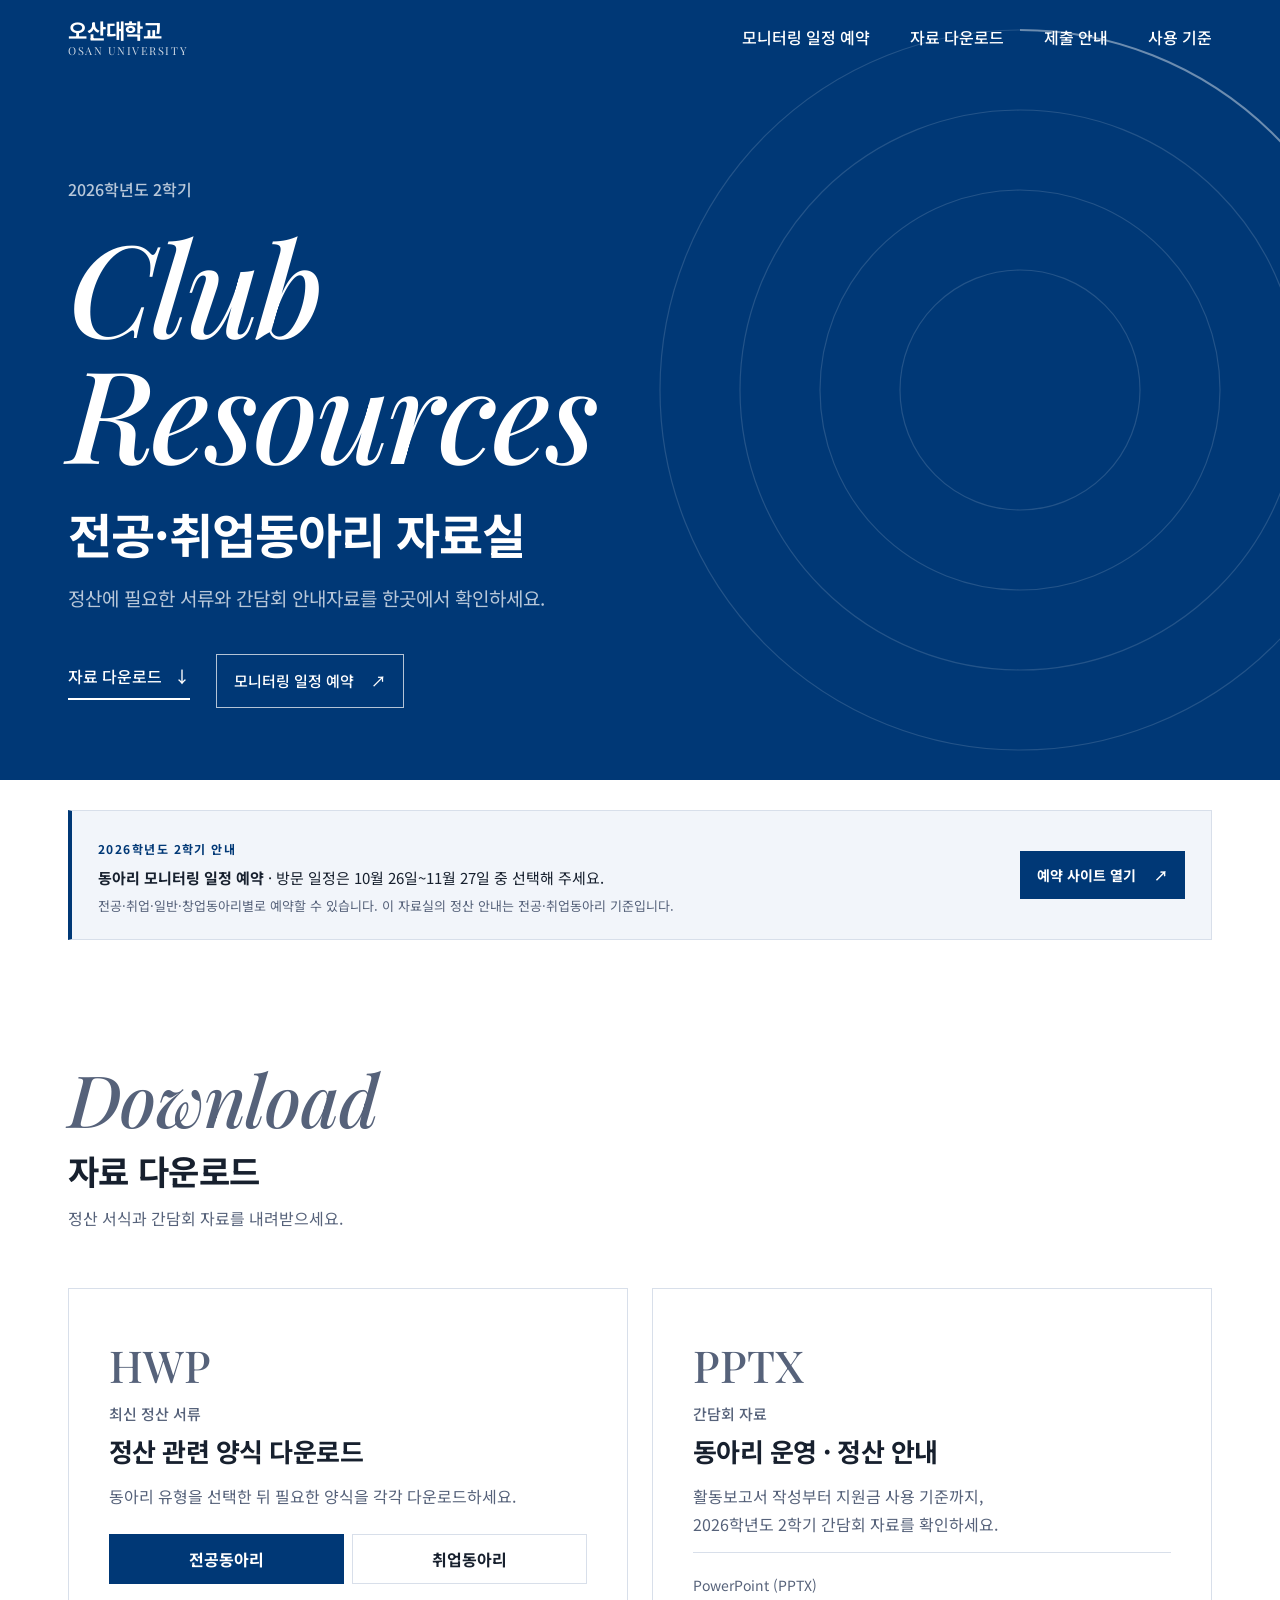
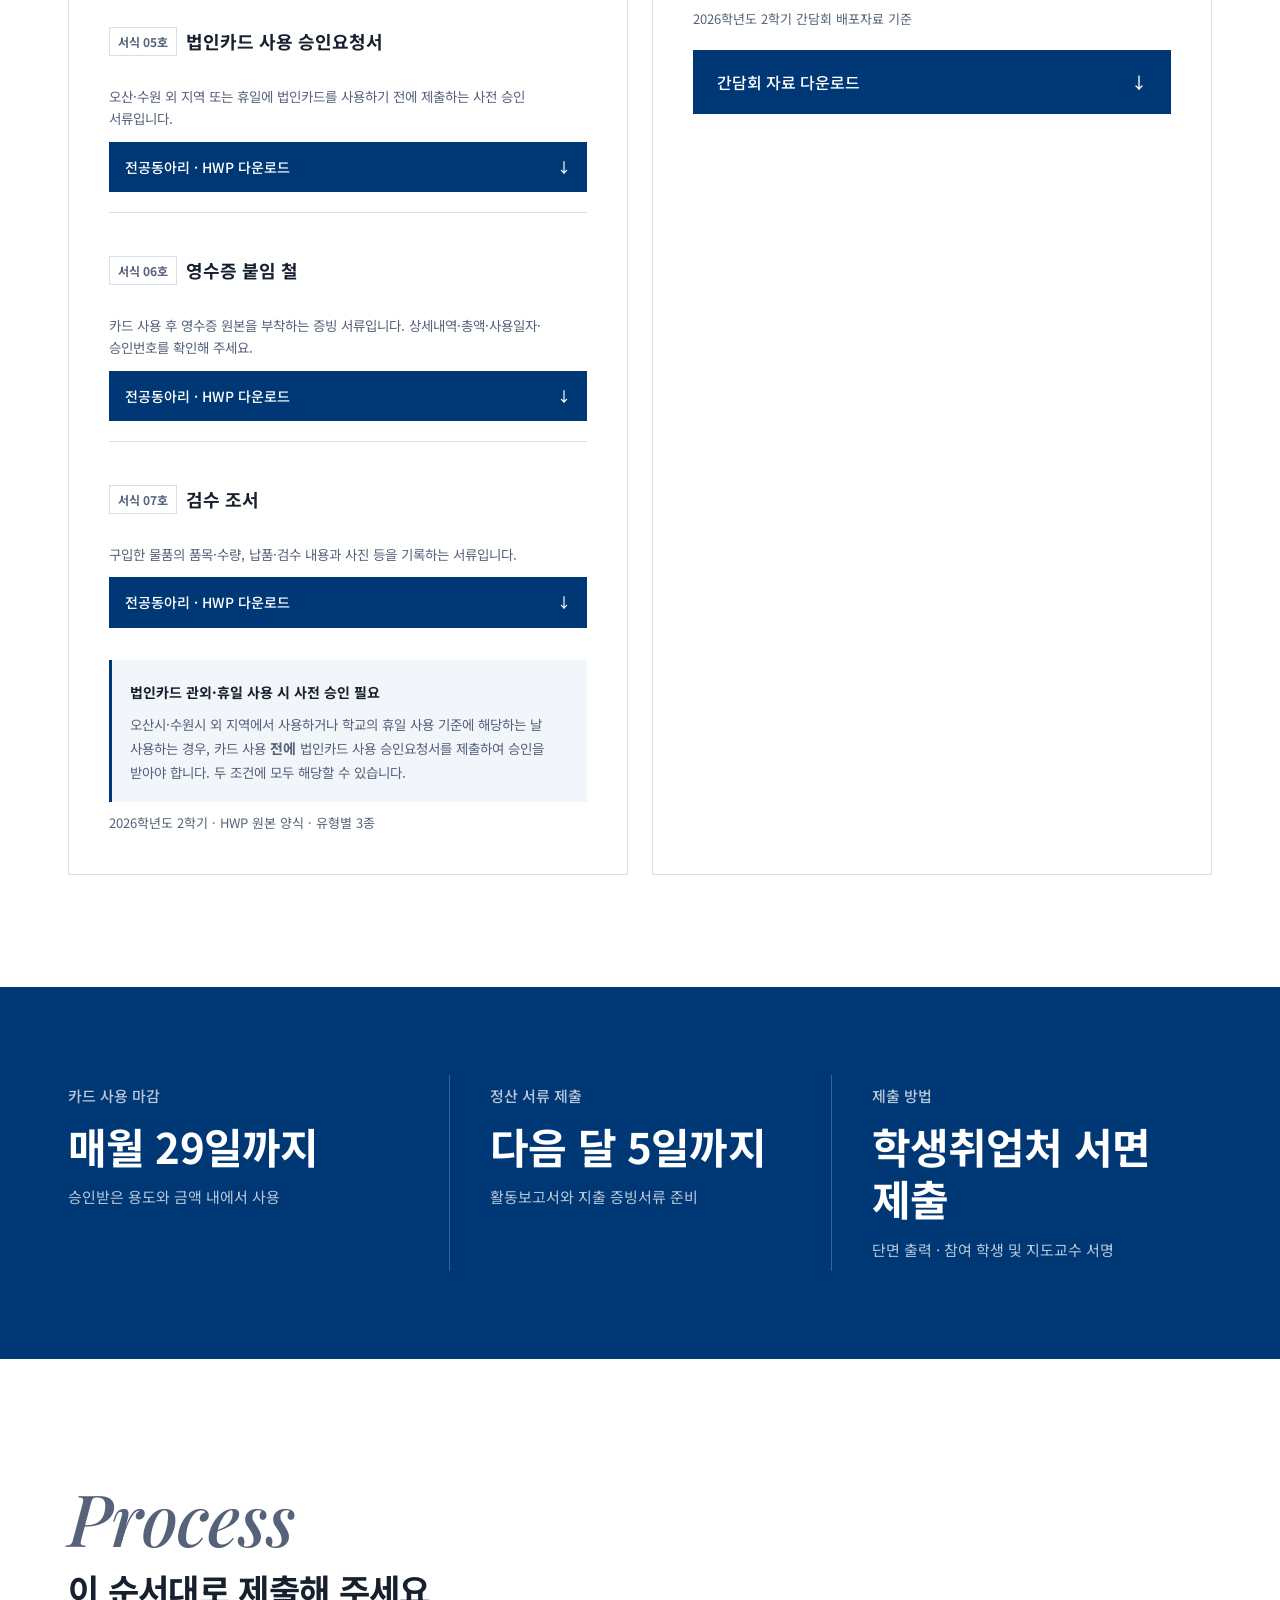
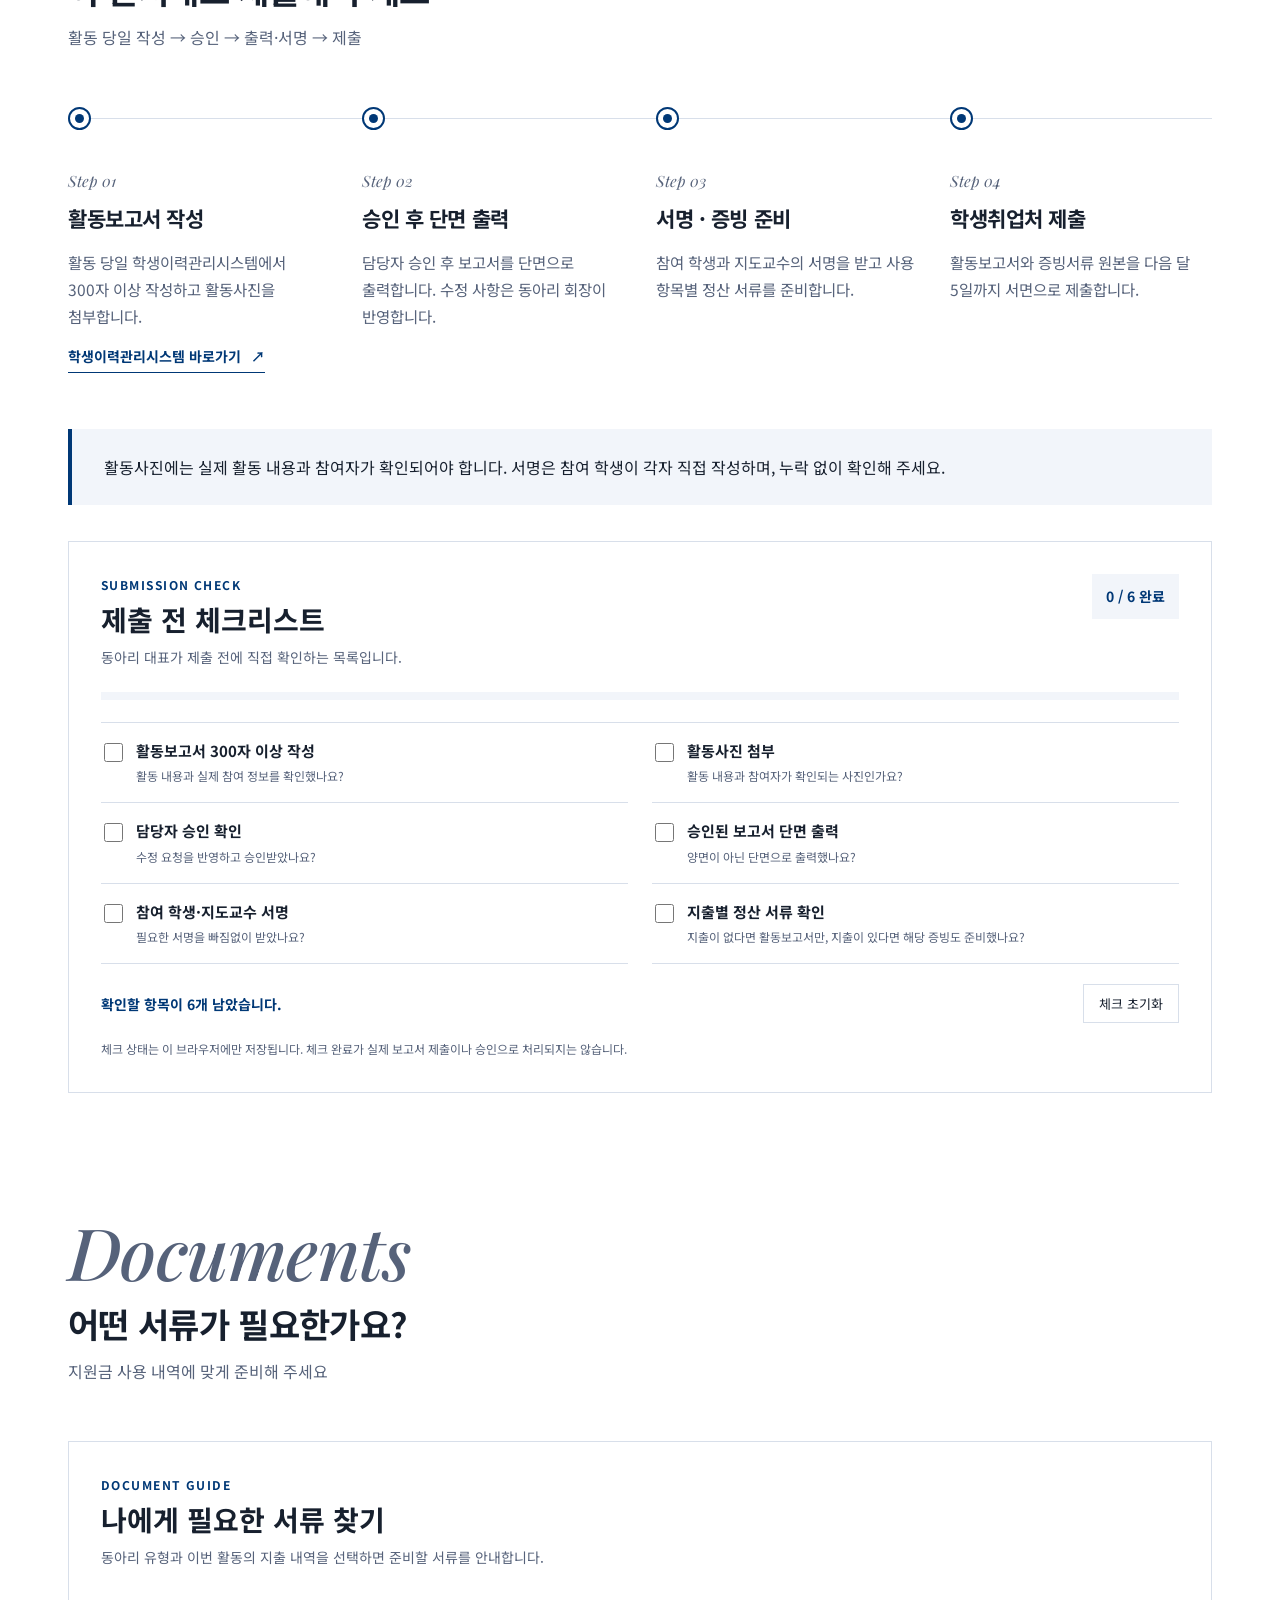
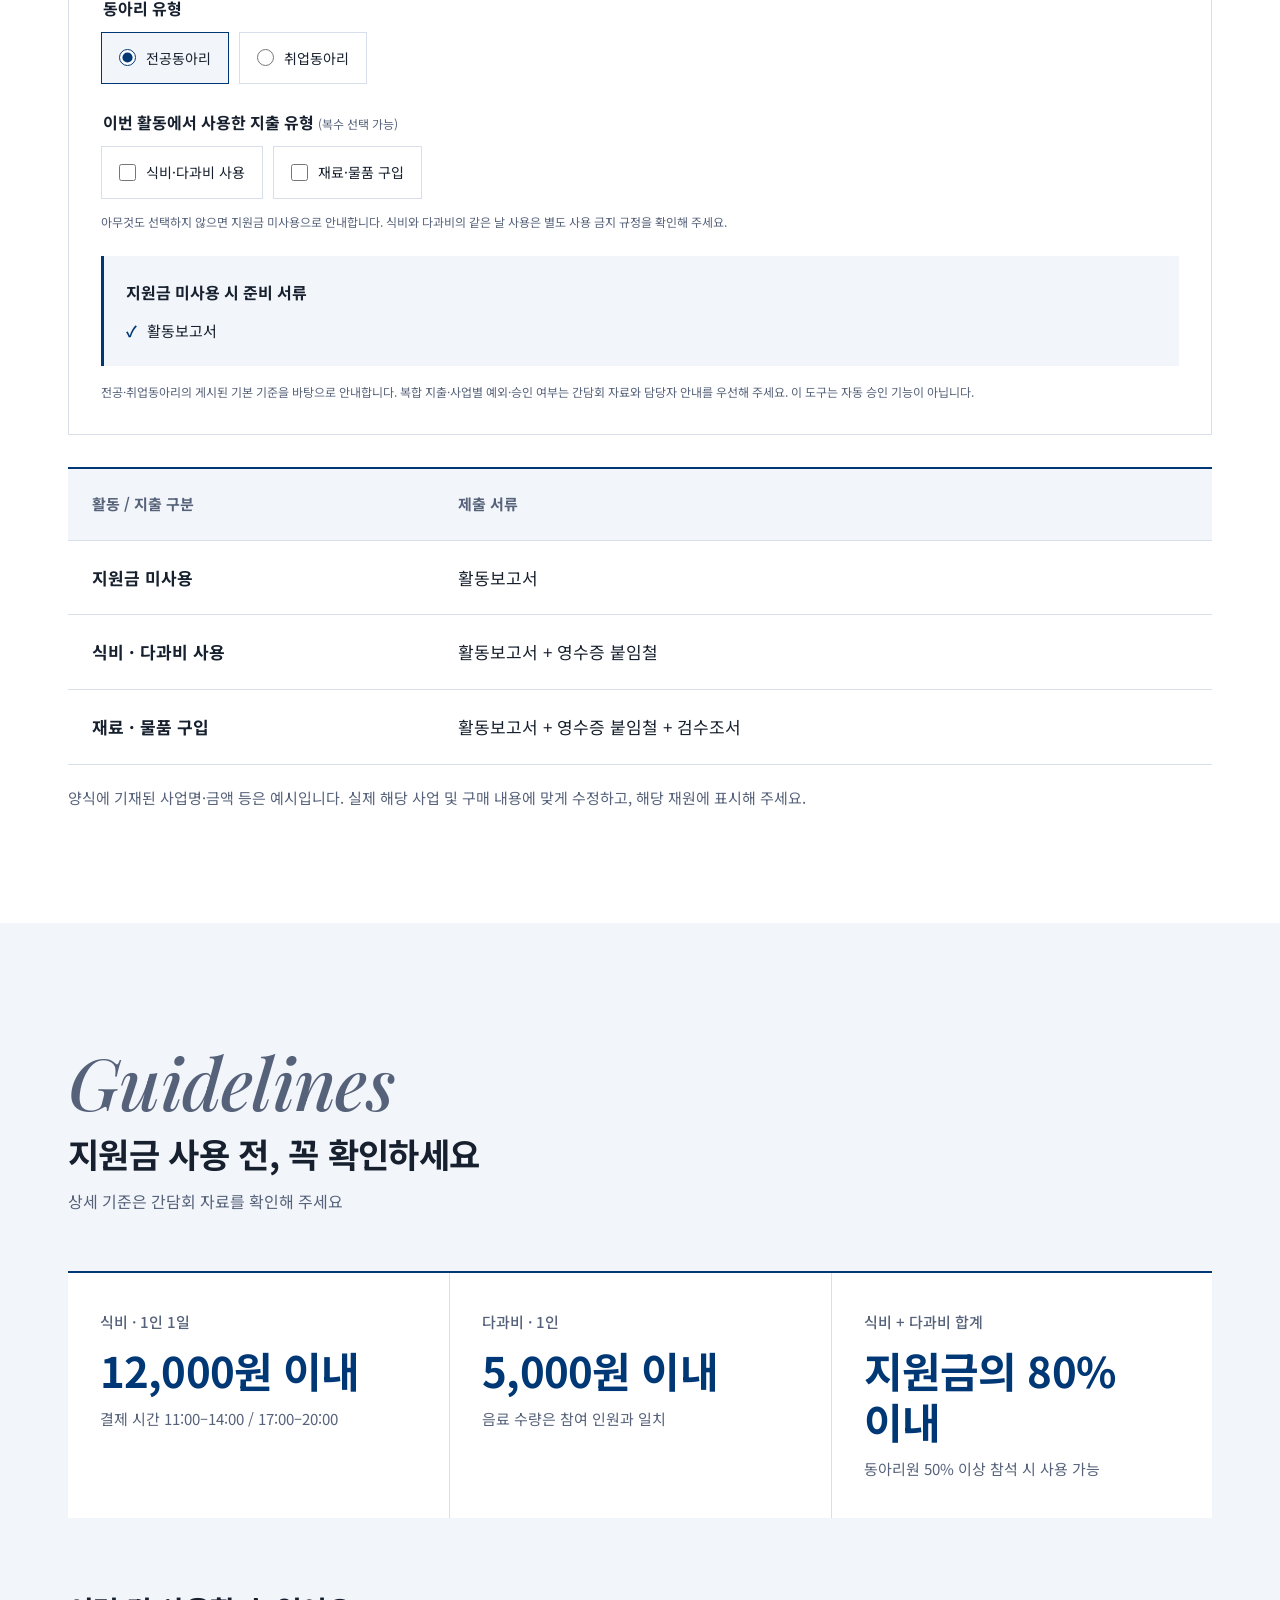
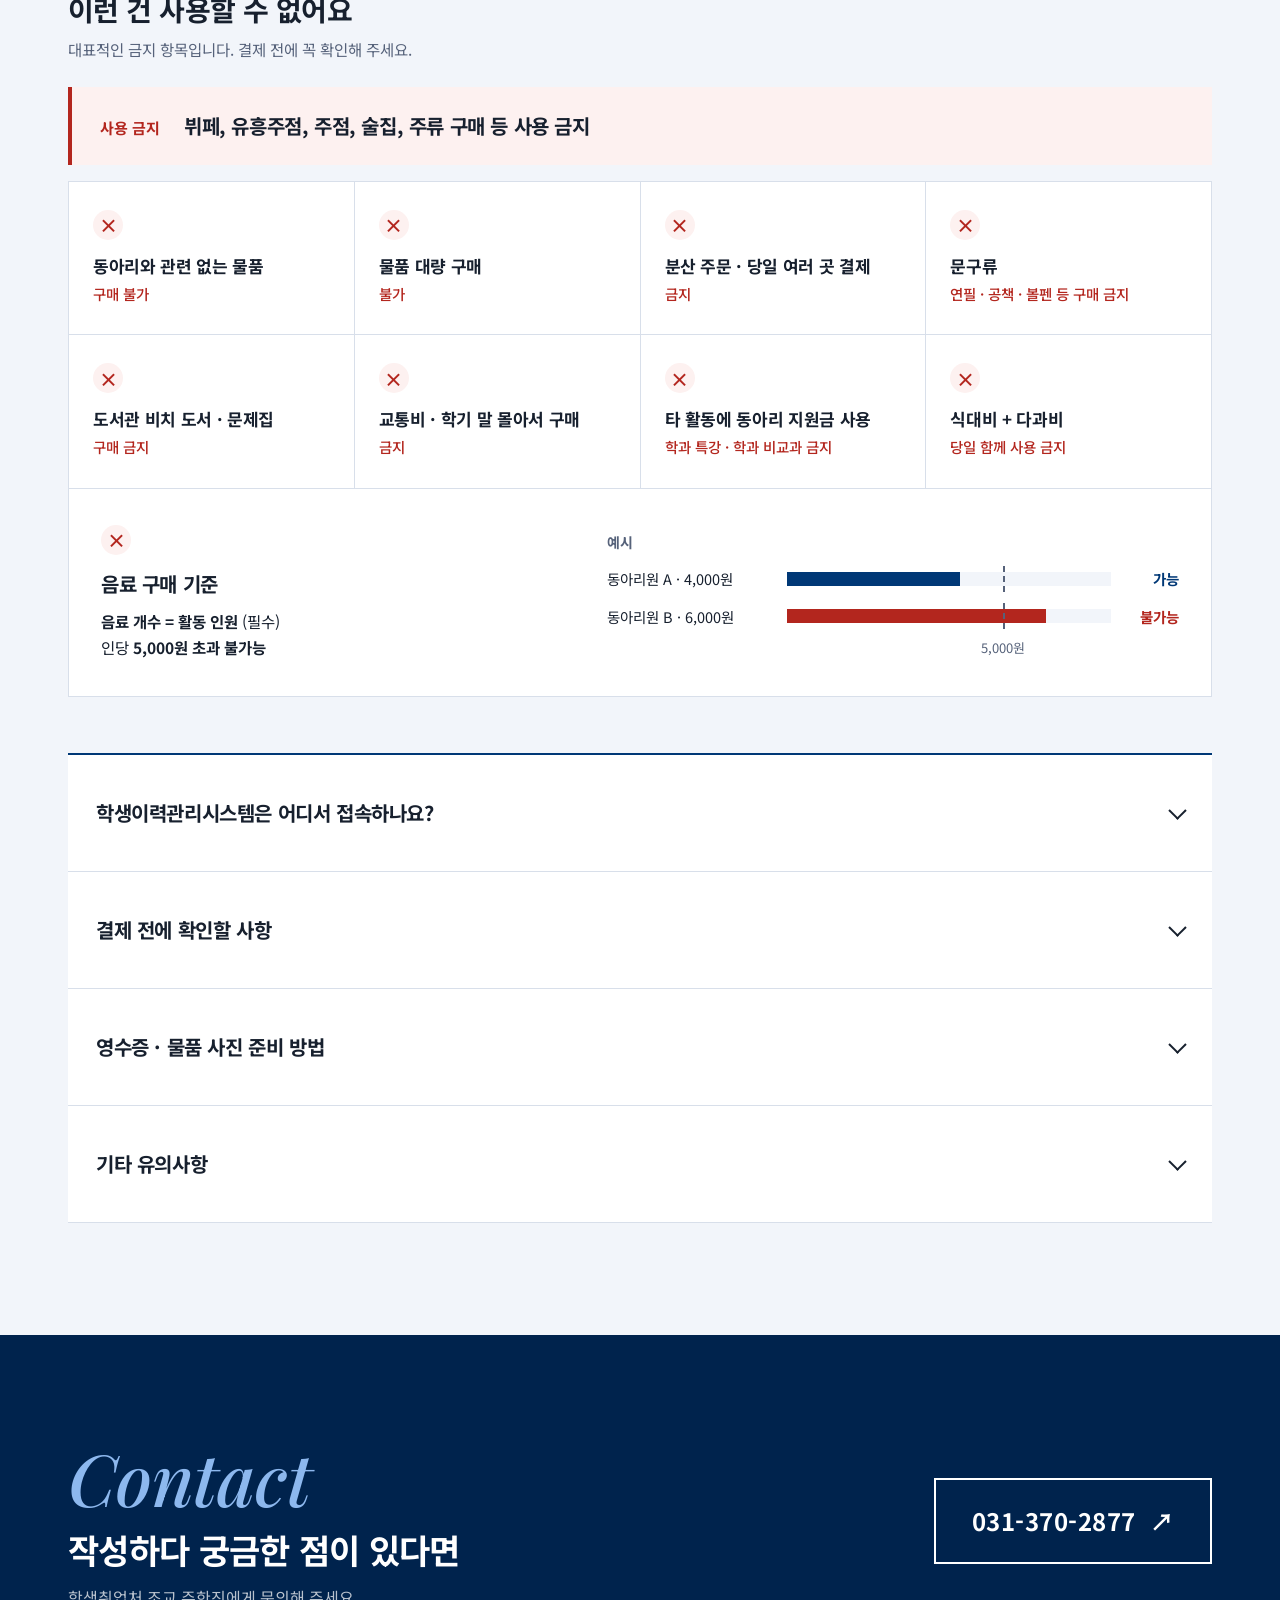
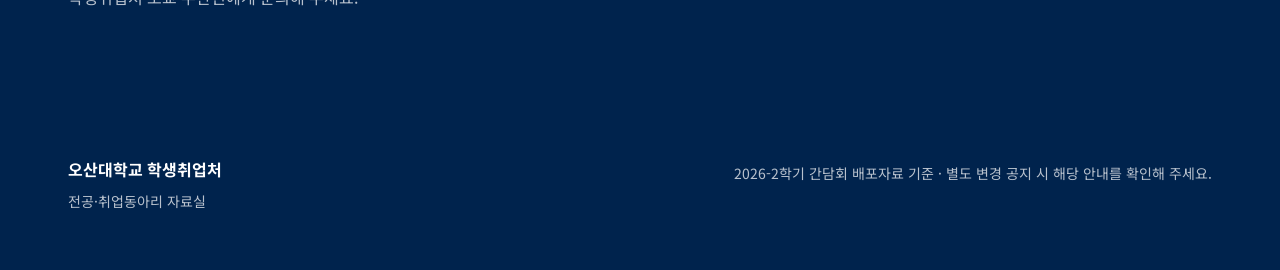
==== commit adda4681: "Show distinct updated HWP settlement forms for major and employment clubs and update document adviso" ====
--- a/index.html
+++ b/index.html
@@ -397,6 +397,26 @@
 }
 @media(prefers-reduced-motion:reduce){.hero-cta-secondary{transition:none}}
 
+
+/* 2026-2 settlement forms: keep the existing document card design. */
+.settlement-tabs{display:grid;grid-template-columns:1fr 1fr;margin-top:24px;gap:8px}
+.settlement-tabs button{border:1px solid var(--line);background:var(--bg);color:var(--text);font:inherit;font-weight:700;cursor:pointer;min-height:50px;padding:10px 8px}
+.settlement-tabs button[aria-selected="true"]{background:var(--navy);border-color:var(--navy);color:#fff}
+.settlement-tabs button:focus-visible{outline:3px solid #6fa8ee;outline-offset:2px}
+[data-settlement-panel][hidden]{display:none}
+.settlement-form{padding:20px 0;border-top:1px solid var(--line)}
+.settlement-form:first-child{border-top:0}
+.settlement-form-heading{display:flex;align-items:center;gap:9px;flex-wrap:wrap}
+.settlement-form .form-number{border:1px solid var(--line);font-size:12px;font-weight:700;color:var(--muted);padding:3px 8px}
+.settlement-card .settlement-form h4{font-size:18px;line-height:1.45;font-weight:700}
+.settlement-card .settlement-form p{font-size:13.5px;line-height:1.65;margin-top:7px}
+.settlement-card .form-download{margin-top:12px;padding:13px 16px;min-height:48px;font-size:14px;gap:10px}
+.settlement-notice{background:var(--tint);border-left:3px solid var(--navy);padding:17px 18px;margin-top:12px}
+.settlement-notice strong{font-size:14px}
+.settlement-card .settlement-notice p{margin-top:8px;font-size:13.5px;line-height:1.75}
+.doc-result-downloads{display:flex;flex-wrap:wrap;gap:8px}
+@media(max-width:720px){.settlement-tabs button{min-height:52px}.settlement-card .form-download{padding:14px 15px}}
+
 </style>
 </head>
 <body>
@@ -464,15 +484,30 @@
       </div>
       <p class="kakao-note" id="kakaoNote" role="status" hidden><b>카카오톡 안에서 열린 화면입니다.</b> 이 화면에서는 파일이 제대로 받아지지 않아요. 아래 버튼을 누르면 Chrome·Safari 같은 기본 브라우저로 열려 바로 내려받습니다. 열리지 않으면 화면의 메뉴에서 &lsquo;다른 브라우저로 열기&rsquo;를 선택해 주세요.</p>
       <div class="dl-grid">
-        <article class="dl-card">
-          <p class="dl-type" aria-hidden="true">HWPX</p>
-          <p class="dl-kind">정산 서식</p>
-          <h3>영수증 붙임철 · 검수조서</h3>
-          <p>지원금 사용 후 작성하는 정산 양식입니다.<br>물품을 구매한 경우 검수조서도 작성해 주세요.<br>소속 동아리 유형에 맞는 양식을 받아 주세요.</p>
-          <p class="dl-meta">한글 문서 (HWPX) · 전공 / 취업 두 가지 버전</p>
-          <p class="dl-version">적용: 2026학년도 2학기 · 개정 공지가 있는 경우 최신 양식 확인</p>
-          <a class="dl-btn" href="files/%EC%98%81%EC%88%98%EC%A6%9D%20%EB%B6%99%EC%9E%84%EC%B2%A0%26%EA%B2%80%EC%88%98%EC%A1%B0%EC%84%9C%28%EC%A0%84%EA%B3%B5%29.hwpx" download="영수증 붙임철&amp;검수조서(전공).hwpx"><span>전공동아리 정산양식 다운로드</span><span aria-hidden="true">↓</span></a>
-          <a class="dl-btn" href="files/%EC%98%81%EC%88%98%EC%A6%9D%20%EB%B6%99%EC%9E%84%EC%B2%A0%26%EA%B2%80%EC%88%98%EC%A1%B0%EC%84%9C%28%EC%B7%A8%EC%97%85%29.hwpx" download="영수증 붙임철&amp;검수조서(취업).hwpx"><span>취업동아리 정산양식 다운로드</span><span aria-hidden="true">↓</span></a>
+        <article class="dl-card settlement-card" aria-labelledby="settlement-heading">
+          <p class="dl-type" aria-hidden="true">HWP</p>
+          <p class="dl-kind">최신 정산 서류</p>
+          <h3 id="settlement-heading">정산 관련 양식 다운로드</h3>
+          <p>동아리 유형을 선택한 뒤 필요한 양식을 각각 다운로드하세요.</p>
+          <div class="settlement-tabs" role="tablist" aria-label="정산 서류 동아리 유형">
+            <button type="button" role="tab" id="settlement-tab-major" aria-controls="settlement-panel-major" aria-selected="true" tabindex="0" data-settlement-tab="major">전공동아리</button>
+            <button type="button" role="tab" id="settlement-tab-employment" aria-controls="settlement-panel-employment" aria-selected="false" tabindex="-1" data-settlement-tab="employment">취업동아리</button>
+          </div>
+          <div role="tabpanel" id="settlement-panel-major" aria-labelledby="settlement-tab-major" data-settlement-panel="major">
+            <div class="settlement-form"><div class="settlement-form-heading"><span class="form-number">서식 05호</span><h4>법인카드 사용 승인요청서</h4></div><p>오산·수원 외 지역 또는 휴일에 법인카드를 사용하기 전에 제출하는 사전 승인 서류입니다.</p><a class="dl-btn form-download" data-form-type="major" data-form-id="05" href="files/%5B%EC%84%9C%EC%8B%9D5%ED%98%B8%5D%20%EB%B2%95%EC%9D%B8%EC%B9%B4%EB%93%9C%20%EC%82%AC%EC%9A%A9%20%EC%8A%B9%EC%9D%B8%EC%9A%94%EC%B2%AD%EC%84%9C(%EC%A0%84%EA%B3%B5).hwp" download="[서식5호] 법인카드 사용 승인요청서(전공).hwp"><span>전공동아리 · HWP 다운로드</span><span aria-hidden="true">↓</span></a></div>
+<div class="settlement-form"><div class="settlement-form-heading"><span class="form-number">서식 06호</span><h4>영수증 붙임 철</h4></div><p>카드 사용 후 영수증 원본을 부착하는 증빙 서류입니다. 상세내역·총액·사용일자·승인번호를 확인해 주세요.</p><a class="dl-btn form-download" data-form-type="major" data-form-id="06" href="files/%5B%EC%84%9C%EC%8B%9D6%ED%98%B8%5D%20%EC%98%81%EC%88%98%EC%A6%9D%20%EB%B6%99%EC%9E%84%20%EC%B2%A0(%EC%A0%84%EA%B3%B5).hwp" download="[서식6호] 영수증 붙임 철(전공).hwp"><span>전공동아리 · HWP 다운로드</span><span aria-hidden="true">↓</span></a></div>
+<div class="settlement-form"><div class="settlement-form-heading"><span class="form-number">서식 07호</span><h4>검수 조서</h4></div><p>구입한 물품의 품목·수량, 납품·검수 내용과 사진 등을 기록하는 서류입니다.</p><a class="dl-btn form-download" data-form-type="major" data-form-id="07" href="files/%5B%EC%84%9C%EC%8B%9D7%ED%98%B8%5D%20%EA%B2%80%EC%88%98%20%EC%A1%B0%EC%84%9C(%EC%A0%84%EA%B3%B5).hwp" download="[서식7호] 검수 조서(전공).hwp"><span>전공동아리 · HWP 다운로드</span><span aria-hidden="true">↓</span></a></div>
+          </div>
+          <div role="tabpanel" id="settlement-panel-employment" aria-labelledby="settlement-tab-employment" data-settlement-panel="employment" hidden>
+            <div class="settlement-form"><div class="settlement-form-heading"><span class="form-number">서식 05호</span><h4>법인카드 사용 승인요청서</h4></div><p>오산·수원 외 지역 또는 휴일에 법인카드를 사용하기 전에 제출하는 사전 승인 서류입니다.</p><a class="dl-btn form-download" data-form-type="employment" data-form-id="05" href="files/%5B%EC%84%9C%EC%8B%9D5%ED%98%B8%5D%20%EB%B2%95%EC%9D%B8%EC%B9%B4%EB%93%9C%20%EC%82%AC%EC%9A%A9%20%EC%8A%B9%EC%9D%B8%EC%9A%94%EC%B2%AD%EC%84%9C(%EC%B7%A8%EC%97%85).hwp" download="[서식5호] 법인카드 사용 승인요청서(취업).hwp"><span>취업동아리 · HWP 다운로드</span><span aria-hidden="true">↓</span></a></div>
+<div class="settlement-form"><div class="settlement-form-heading"><span class="form-number">서식 06호</span><h4>영수증 붙임 철</h4></div><p>카드 사용 후 영수증 원본을 부착하는 증빙 서류입니다. 상세내역·총액·사용일자·승인번호를 확인해 주세요.</p><a class="dl-btn form-download" data-form-type="employment" data-form-id="06" href="files/%5B%EC%84%9C%EC%8B%9D6%ED%98%B8%5D%20%EC%98%81%EC%88%98%EC%A6%9D%20%EB%B6%99%EC%9E%84%20%EC%B2%A0(%EC%B7%A8%EC%97%85).hwp" download="[서식6호] 영수증 붙임 철(취업).hwp"><span>취업동아리 · HWP 다운로드</span><span aria-hidden="true">↓</span></a></div>
+<div class="settlement-form"><div class="settlement-form-heading"><span class="form-number">서식 07호</span><h4>검수 조서</h4></div><p>구입한 물품의 품목·수량, 납품·검수 내용과 사진 등을 기록하는 서류입니다.</p><a class="dl-btn form-download" data-form-type="employment" data-form-id="07" href="files/%5B%EC%84%9C%EC%8B%9D7%ED%98%B8%5D%20%EA%B2%80%EC%88%98%20%EC%A1%B0%EC%84%9C(%EC%B7%A8%EC%97%85).hwp" download="[서식7호] 검수 조서(취업).hwp"><span>취업동아리 · HWP 다운로드</span><span aria-hidden="true">↓</span></a></div>
+          </div>
+          <div class="settlement-notice" role="note">
+            <strong>법인카드 관외·휴일 사용 시 사전 승인 필요</strong>
+            <p>오산시·수원시 외 지역에서 사용하거나 학교의 휴일 사용 기준에 해당하는 날 사용하는 경우, 카드 사용 <strong>전에</strong> 법인카드 사용 승인요청서를 제출하여 승인을 받아야 합니다. 두 조건에 모두 해당할 수 있습니다.</p>
+          </div>
+          <p class="dl-version">2026학년도 2학기 · HWP 원본 양식 · 유형별 3종</p>
         </article>
         <article class="dl-card">
           <p class="dl-type" aria-hidden="true">PPTX</p>
@@ -778,9 +813,32 @@
   });
   updatePreflight();
 
-  // 기존 공개 서류 표에 명시된 세 가지 기준을 바탕으로 필요한 양식만 안내.
+  // 최신 HWP 서식을 전공/취업별로 정확하게 안내한다.
+  var settlementTabs = Array.from(document.querySelectorAll('[data-settlement-tab]'));
+  function activateSettlementTab(type, focus){
+    settlementTabs.forEach(function(button){
+      var active=button.dataset.settlementTab===type;
+      button.setAttribute('aria-selected',active?'true':'false');
+      button.tabIndex=active?0:-1;
+      if(active&&focus)button.focus();
+    });
+    document.querySelectorAll('[data-settlement-panel]').forEach(function(panel){
+      panel.hidden=panel.dataset.settlementPanel!==type;
+    });
+  }
+  settlementTabs.forEach(function(button,index){
+    button.addEventListener('click',function(){activateSettlementTab(button.dataset.settlementTab,false)});
+    button.addEventListener('keydown',function(event){
+      if(event.key==='ArrowRight'||event.key==='ArrowLeft'){
+        event.preventDefault();
+        var offset=event.key==='ArrowRight'?1:-1;
+        var next=settlementTabs[(index+offset+settlementTabs.length)%settlementTabs.length];
+        activateSettlementTab(next.dataset.settlementTab,true);
+      }
+    });
+  });
   var advisor = document.getElementById('docAdvisor');
-  var fileLinks = document.querySelectorAll('.dl-grid .dl-card:first-child .dl-btn');
+  function formLink(type,num){return document.querySelector('.form-download[data-form-type="'+type+'"][data-form-id="'+num+'"]')}
   function updateAdvisor() {
     var food = document.getElementById('advisorFood').checked;
     var goods = document.getElementById('advisorGoods').checked;
@@ -802,19 +860,19 @@
     });
     var downloads = document.getElementById('advisorDownloadLinks');
     downloads.replaceChildren();
-    if (food || goods) {
-      var sourceLink = fileLinks[clubType === 'employment' ? 1 : 0];
-      if (sourceLink) {
-        var link = document.createElement('a');
-        link.className = 'doc-download';
-        link.href = sourceLink.href;
-        link.download = sourceLink.download;
-        link.textContent = clubType === 'employment'
-          ? '취업동아리 정산양식 다운로드 ↓'
-          : '전공동아리 정산양식 다운로드 ↓';
-        downloads.appendChild(link);
-      }
-    }
+    var required=[];
+    if(food||goods)required.push(['06','영수증 붙임 철']);
+    if(goods)required.push(['07','검수 조서']);
+    required.forEach(function(spec){
+      var sourceLink=formLink(clubType,spec[0]);
+      if(!sourceLink)return;
+      var link=document.createElement('a');
+      link.className='doc-download';
+      link.href=sourceLink.href;
+      link.download=sourceLink.download;
+      link.textContent=spec[1]+' HWP 다운로드 ↓';
+      downloads.appendChild(link);
+    });
   }
   advisor.addEventListener('change', updateAdvisor);
   updateAdvisor();
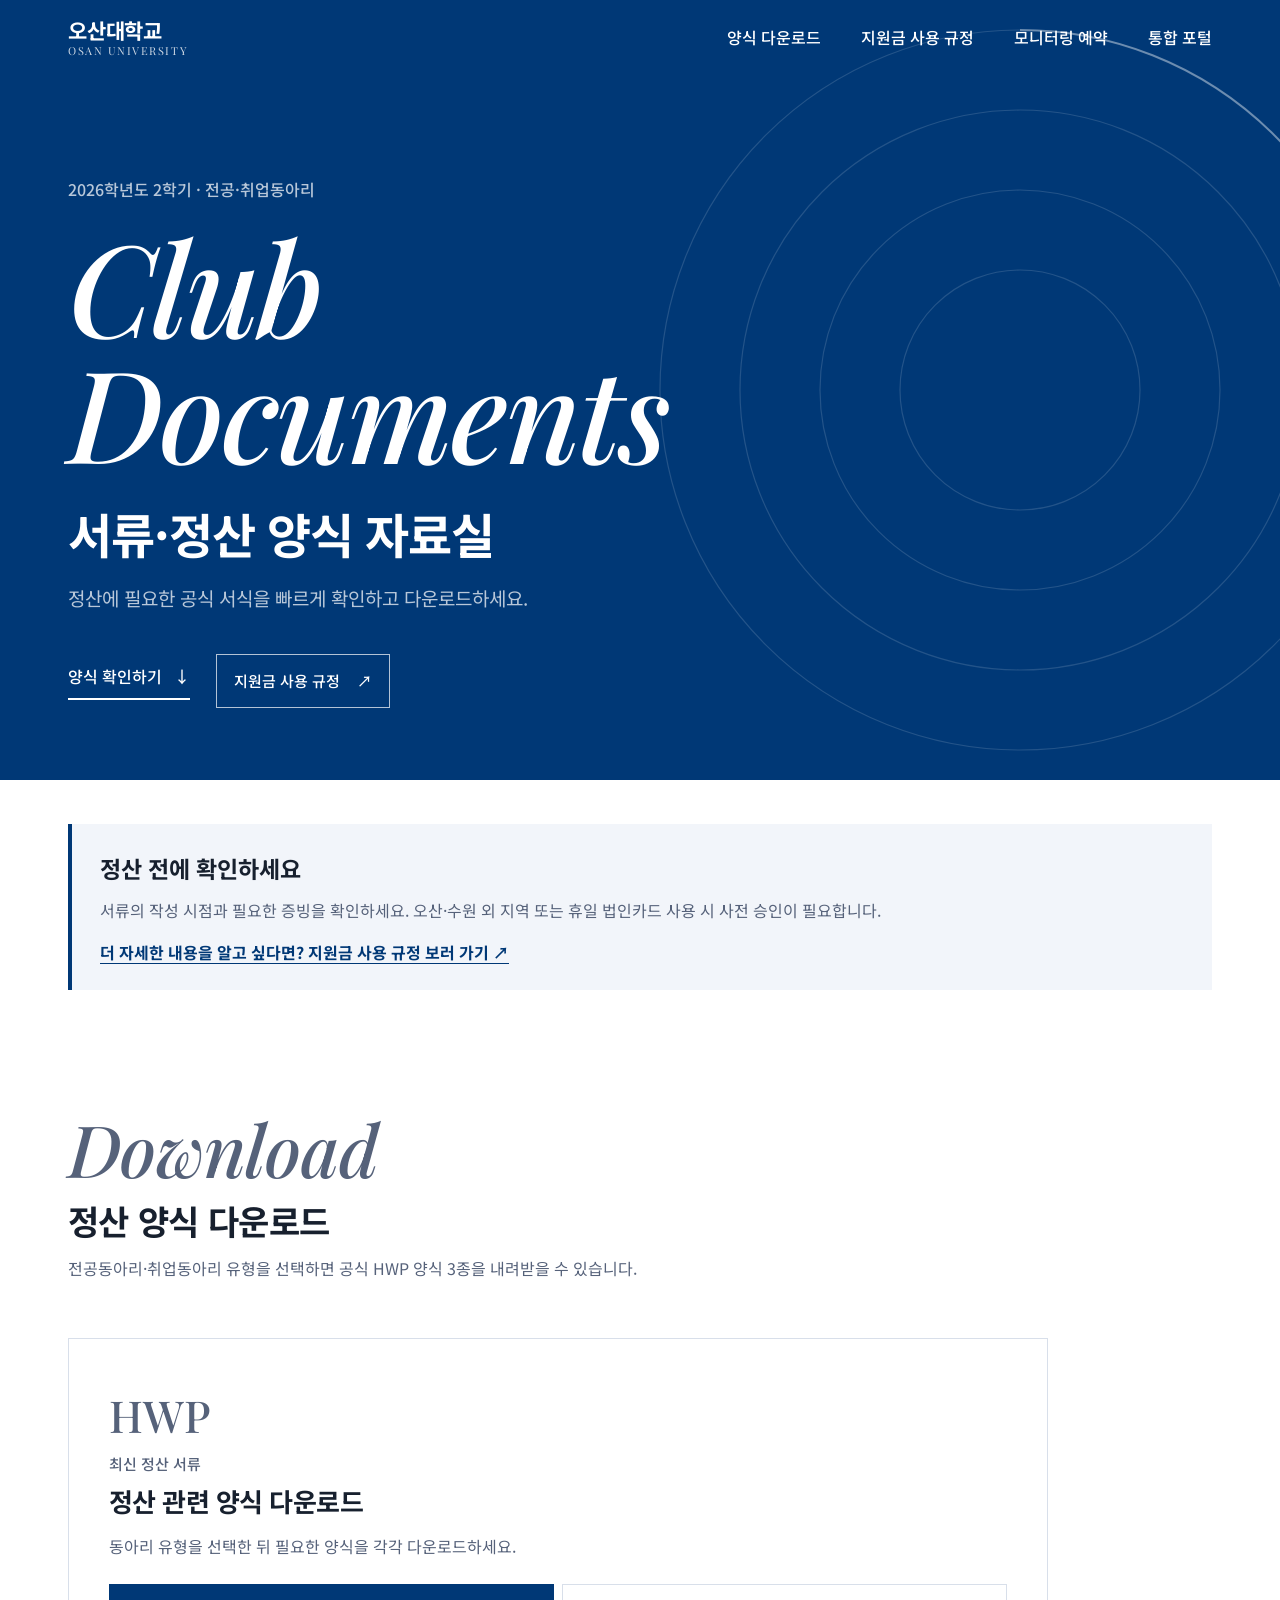
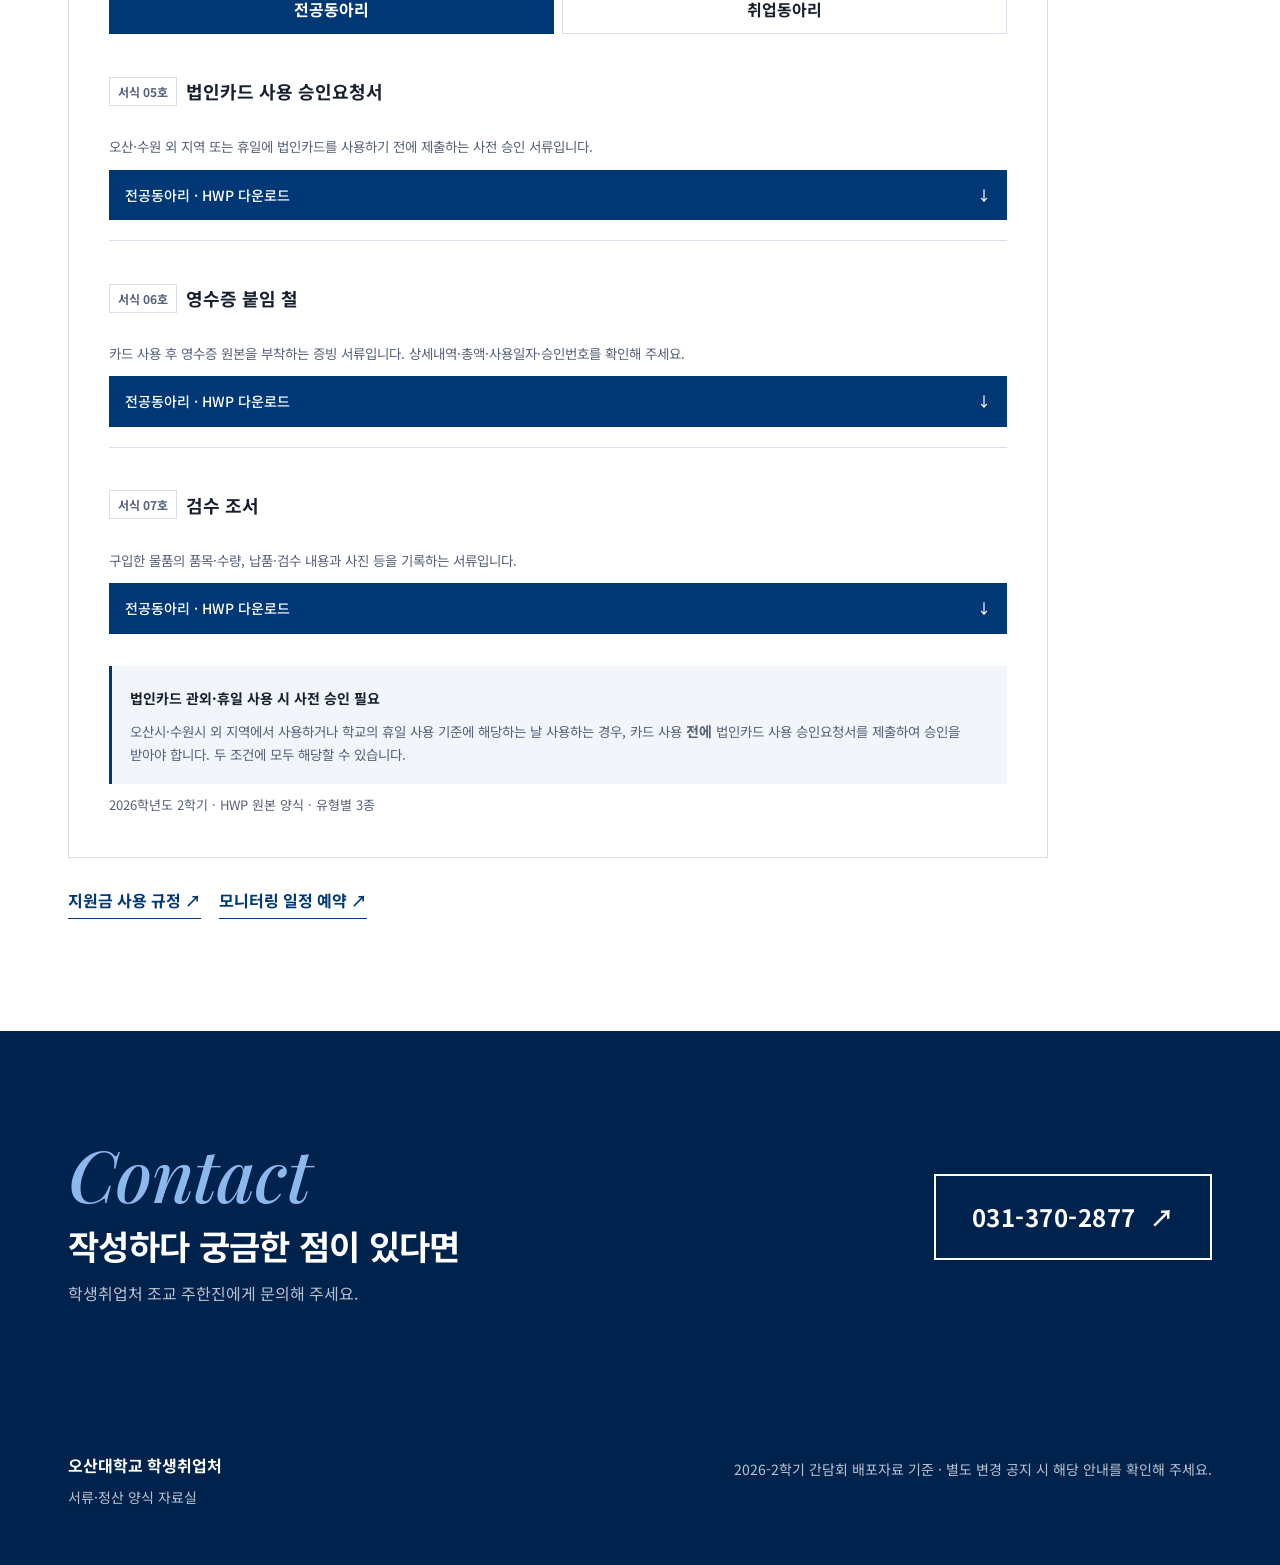
==== commit 479b0349: "Split documents and funding guidelines into independent pages; open cross-page links in new tabs" ====
--- a/index.html
+++ b/index.html
@@ -3,488 +3,35 @@
 <head>
 <meta charset="utf-8">
 <meta name="viewport" content="width=device-width, initial-scale=1, viewport-fit=cover">
-<title>전공·취업동아리 자료실 | 오산대학교</title>
-<meta name="description" content="오산대학교 전공·취업동아리 정산 양식과 간담회 자료, 제출 기한 및 방법 안내">
+<title>서류·정산 양식 자료실 | 오산대학교</title>
+<meta name="description" content="오산대학교 전공·취업동아리 공식 정산 서식 다운로드">
 <link rel="preconnect" href="https://fonts.googleapis.com">
 <link rel="preconnect" href="https://fonts.gstatic.com" crossorigin>
 <link href="https://fonts.googleapis.com/css2?family=Noto+Sans+KR:wght@400;500;700&family=Playfair+Display:ital,wght@0,500;1,500&display=swap" rel="stylesheet">
-<style>
-:root {
-  box-sizing: border-box;
-  padding-top: env(safe-area-inset-top, 0px);
-  padding-bottom: env(safe-area-inset-bottom, 0px);
-  --navy: #003876;
-  --navy-deep: #00234d;
-  --bg: #ffffff;
-  --tint: #f2f5fa;
-  --text: #17202e;
-  --muted: #56627a;
-  --line: #d8dfea;
-  --accent: #003876;
-  --head-bg: rgba(255,255,255,.96);
-  --head-text: #17202e;
-  --danger: #b3261e;
-  --danger-bg: #fdf1f0;
-  --on-navy: #ffffff;
-  --on-navy-muted: rgba(255,255,255,.72);
-  --shell: #00234d;
-  --serif: "Playfair Display", "Noto Serif KR", Georgia, serif;
-  --sans: "Noto Sans KR", "Apple SD Gothic Neo", "Malgun Gothic", system-ui, sans-serif;
-}
-@media (prefers-color-scheme: dark) {
-  :root:not([data-theme="light"]) {
-    --bg: #0b1422;
-    --tint: #101c30;
-    --text: #e7edf6;
-    --muted: #9aa8bf;
-    --line: #23324b;
-    --accent: #8db8ee;
-    --head-bg: rgba(11,20,34,.96);
-    --head-text: #e7edf6;
-    --danger: #ff8a80;
-    --danger-bg: #2a1716;
-  }
-}
-:root[data-theme="dark"] {
-  --bg: #0b1422;
-  --tint: #101c30;
-  --text: #e7edf6;
-  --muted: #9aa8bf;
-  --line: #23324b;
-  --accent: #8db8ee;
-  --head-bg: rgba(11,20,34,.96);
-  --head-text: #e7edf6;
-  --danger: #ff8a80;
-  --danger-bg: #2a1716;
-}
-
-*, *::before, *::after { box-sizing: inherit; }
-html { scroll-behavior: smooth; scroll-padding-top: calc(env(safe-area-inset-top, 0px) + 80px); background: var(--shell); }
-body {
-  margin: 0;
-  background: var(--bg);
-  color: var(--text);
-  font-family: var(--sans);
-  font-size: 16px;
-  line-height: 1.75;
-  word-break: keep-all;
-  -webkit-font-smoothing: antialiased;
-}
-a { color: inherit; text-decoration: none; }
-h1, h2, h3, p, ul, ol { margin: 0; padding: 0; }
-ul, ol { list-style: none; }
-:focus-visible { outline: 3px solid #6fa8ee; outline-offset: 3px; }
-.wrap { width: 100%; max-width: 1200px; margin: 0 auto; padding: 0 max(28px, env(safe-area-inset-left, 0px)) 0 max(28px, env(safe-area-inset-right, 0px)); }
-
-/* ---------- Header ---------- */
-.site-head {
-  position: fixed; top: 0; left: 0; right: 0; z-index: 50;
-  padding-top: env(safe-area-inset-top, 0px);
-  color: var(--on-navy);
-  transition: background .25s ease, color .25s ease, box-shadow .25s ease;
-}
-.site-head .wrap { display: flex; align-items: center; justify-content: space-between; height: 76px; }
-.site-head.solid { background: var(--head-bg); color: var(--head-text); box-shadow: 0 1px 0 var(--line); backdrop-filter: blur(8px); }
-.logo { display: flex; flex-direction: column; line-height: 1.1; }
-.logo b { font-size: 21px; font-weight: 700; letter-spacing: -.01em; }
-.logo span { font-family: var(--serif); font-size: 11px; letter-spacing: .14em; opacity: .8; margin-top: 3px; }
-.gnb { display: flex; gap: 40px; }
-.gnb a { font-size: 16px; font-weight: 500; padding: 8px 0; border-bottom: 2px solid transparent; }
-.gnb a:hover { border-bottom-color: currentColor; }
-
-.menu-btn { display: none; align-items: center; justify-content: center; width: 48px; height: 48px; margin-right: -12px; background: none; border: 0; color: inherit; cursor: pointer; -webkit-tap-highlight-color: transparent; }
-.menu-btn span, .menu-btn span::before, .menu-btn span::after { display: block; width: 22px; height: 2px; background: currentColor; transition: transform .25s ease, background .2s ease; }
-.menu-btn span { position: relative; }
-.menu-btn span::before, .menu-btn span::after { content: ""; position: absolute; left: 0; }
-.menu-btn span::before { top: -7px; }
-.menu-btn span::after { top: 7px; }
-.site-head.open .menu-btn span { background: transparent; }
-.site-head.open .menu-btn span::before { top: 0; transform: rotate(45deg); }
-.site-head.open .menu-btn span::after { top: 0; transform: rotate(-45deg); }
-
-/* ---------- Hero ---------- */
-.hero {
-  position: relative; overflow: hidden;
-  background: var(--navy);
-  color: var(--on-navy);
-  min-height: min(780px, 100svh);
-  display: flex; align-items: flex-end;
-  padding: 150px 0 72px;
-}
-.hero-art { position: absolute; right: -120px; top: 50%; width: 760px; max-width: 90vw; transform: translateY(-50%); opacity: .5; pointer-events: none; }
-.hero .wrap { position: relative; }
-.hero-term { font-size: 16px; font-weight: 500; color: var(--on-navy-muted); margin-bottom: 20px; }
-.hero-en { font-family: var(--serif); font-style: italic; font-weight: 500; font-size: clamp(56px, 10vw, 148px); line-height: .98; letter-spacing: -.02em; }
-.hero h1 { margin-top: 28px; font-size: clamp(28px, 4.2vw, 48px); font-weight: 700; letter-spacing: -.02em; line-height: 1.3; }
-.hero-lead { margin-top: 16px; font-size: clamp(16px, 1.8vw, 19px); color: var(--on-navy-muted); max-width: 30em; }
-.hero-cta { display: inline-flex; align-items: center; gap: 12px; margin-top: 40px; padding-bottom: 8px; border-bottom: 2px solid #fff; font-weight: 500; }
-.hero-cta:hover { gap: 18px; }
-.hero-cta { transition: gap .2s ease; }
-.hero-in { animation: rise .9s cubic-bezier(.2,.7,.2,1) both; }
-@keyframes rise { from { opacity: 0; transform: translateY(24px); } to { opacity: 1; transform: none; } }
-
-/* ---------- Section frame ---------- */
-section { padding: 112px 0; }
-.sec-head { margin-bottom: 56px; }
-.sec-en { font-family: var(--serif); font-style: italic; font-weight: 500; font-size: clamp(40px, 6vw, 72px); line-height: 1; color: var(--accent); letter-spacing: -.01em; }
-.sec-head h2 { margin-top: 14px; font-size: clamp(24px, 3vw, 34px); font-weight: 700; letter-spacing: -.02em; line-height: 1.35; }
-.sec-head p { margin-top: 10px; color: var(--muted); }
-
-/* ---------- Downloads ---------- */
-[hidden] { display: none !important; }
-.kakao-note { margin-bottom: 28px; padding: 18px 22px; background: var(--tint); border-left: 4px solid var(--navy); font-size: 15px; line-height: 1.7; }
-.kakao-note b { font-weight: 700; }
-.dl-grid { display: grid; grid-template-columns: 1fr 1fr; gap: 24px; }
-.dl-card { display: flex; flex-direction: column; padding: 40px; border: 1px solid var(--line); background: var(--bg); transition: border-color .2s ease, background .2s ease; }
-.dl-card:hover { border-color: var(--navy); background: var(--tint); }
-.dl-type { font-family: var(--serif); font-size: 44px; font-weight: 500; line-height: 1; color: var(--accent); }
-.dl-kind { margin-top: 20px; font-size: 15px; color: var(--muted); font-weight: 500; }
-.dl-card h3 { margin-top: 6px; font-size: 26px; font-weight: 700; letter-spacing: -.02em; line-height: 1.35; }
-.dl-card p { margin-top: 14px; color: var(--muted); }
-.dl-meta { margin-top: 28px; padding-top: 20px; border-top: 1px solid var(--line); font-size: 14px; color: var(--muted); }
-.dl-btn { margin-top: 20px; display: flex; align-items: center; justify-content: space-between; padding: 18px 24px; background: var(--navy); color: #fff; font-weight: 500; transition: background .2s ease; }
-.dl-btn:hover { background: var(--navy-deep); }
-.dl-btn + .dl-btn { margin-top: 12px; }
-
-/* ---------- Deadlines ---------- */
-.numbers { background: var(--navy); color: var(--on-navy); padding: 88px 0; }
-.num-grid { display: grid; grid-template-columns: repeat(3, 1fr); }
-.num { padding: 8px 40px; border-left: 1px solid rgba(255,255,255,.22); }
-.num:first-child { padding-left: 0; border-left: 0; }
-.num-label { font-size: 15px; color: var(--on-navy-muted); font-weight: 500; }
-.num-value { margin-top: 10px; font-size: clamp(28px, 3.4vw, 42px); font-weight: 700; letter-spacing: -.02em; line-height: 1.25; }
-.num-desc { margin-top: 12px; font-size: 15px; color: var(--on-navy-muted); }
-
-/* ---------- Steps ---------- */
-.steps { display: grid; grid-template-columns: repeat(4, 1fr); gap: 32px; counter-reset: s; position: relative; }
-.steps::before { content: ""; position: absolute; left: 0; right: 0; top: 11px; height: 1px; background: var(--line); }
-.step { position: relative; padding-top: 48px; }
-.step::before { content: ""; position: absolute; top: 0; left: 0; width: 23px; height: 23px; border-radius: 50%; background: var(--bg); border: 2px solid var(--navy); }
-.step::after { content: ""; position: absolute; top: 7px; left: 7px; width: 9px; height: 9px; border-radius: 50%; background: var(--navy); }
-.step-no { font-family: var(--serif); font-style: italic; font-size: 20px; color: var(--accent); }
-.step h3 { margin-top: 6px; font-size: 21px; font-weight: 700; letter-spacing: -.02em; }
-.step p { margin-top: 12px; color: var(--muted); font-size: 15.5px; }
-.note { margin-top: 56px; padding: 24px 32px; background: var(--tint); border-left: 4px solid var(--navy); color: var(--text); }
-
-#documents { padding-top: 0; }
-/* ---------- Table ---------- */
-.tbl-wrap { overflow-x: auto; border-top: 2px solid var(--navy); }
-table { width: 100%; border-collapse: collapse; min-width: 560px; }
-th, td { text-align: left; padding: 22px 24px; border-bottom: 1px solid var(--line); font-size: 17px; }
-th { font-weight: 700; color: var(--muted); font-size: 15px; background: var(--tint); }
-td:first-child { font-weight: 700; width: 32%; }
-.tbl-note { margin-top: 20px; font-size: 15px; color: var(--muted); }
-
-/* ---------- Rules ---------- */
-.rules { background: var(--tint); }
-.limits { display: grid; grid-template-columns: repeat(3, 1fr); gap: 0; background: var(--bg); border-top: 2px solid var(--navy); }
-.limit { padding: 36px 32px; border-left: 1px solid var(--line); }
-.limit:first-child { border-left: 0; }
-.limit-label { font-size: 15px; color: var(--muted); font-weight: 500; }
-.limit-value { margin-top: 10px; font-size: clamp(30px, 3.4vw, 42px); font-weight: 700; color: var(--accent); letter-spacing: -.02em; line-height: 1.2; }
-.limit-desc { margin-top: 10px; font-size: 15px; color: var(--muted); }
-.ban { margin-top: 24px; display: flex; gap: 24px; align-items: baseline; padding: 24px 28px; background: var(--danger-bg); border-left: 4px solid var(--danger); }
-.ban-label { flex: none; font-size: 15px; font-weight: 700; color: var(--danger); }
-.ban-text { font-size: clamp(17px, 2.2vw, 20px); font-weight: 700; letter-spacing: -.02em; line-height: 1.5; }
-.nogo-head { margin-top: 72px; font-size: clamp(21px, 2.6vw, 28px); font-weight: 700; letter-spacing: -.02em; line-height: 1.4; }
-.nogo-sub { margin-top: 6px; color: var(--muted); font-size: 15.5px; }
-.nogo { margin-top: 16px; display: grid; grid-template-columns: repeat(4, 1fr); gap: 1px; background: var(--line); border: 1px solid var(--line); }
-.nogo-item { display: flex; flex-direction: column; gap: 14px; padding: 28px 24px 30px; background: var(--bg); }
-.nogo-icon { display: inline-flex; flex: none; align-items: center; justify-content: center; width: 30px; height: 30px; border-radius: 50%; background: var(--danger-bg); color: var(--danger); font-size: 19px; font-weight: 700; line-height: 1; }
-.nogo-title { font-size: 17px; font-weight: 700; letter-spacing: -.02em; line-height: 1.45; }
-.nogo-note { margin-top: 4px; font-size: 14.5px; font-weight: 500; color: var(--danger); line-height: 1.5; }
-.nogo-drink { grid-column: 1 / -1; display: grid; grid-template-columns: 1fr 1.25fr; gap: 48px; align-items: center; padding: 36px 32px; background: var(--bg); }
-.nogo-drink .nogo-icon { margin-bottom: 14px; }
-.nogo-drink .nogo-title { font-size: 20px; }
-.nogo-rule { margin-top: 10px; font-size: 15.5px; line-height: 1.7; }
-.nogo-rule b { font-weight: 700; }
-.ex { display: grid; gap: 12px; }
-.ex-cap { font-size: 14px; font-weight: 700; color: var(--muted); }
-.ex-row, .ex-scale { display: grid; grid-template-columns: 168px 1fr 56px; gap: 12px; align-items: center; font-size: 14.5px; }
-.ex-track { position: relative; height: 14px; background: var(--tint); }
-.ex-fill { height: 100%; }
-.ex-ok .ex-fill { width: 53.3%; background: var(--navy); }
-.ex-bad .ex-fill { width: 80%; background: var(--danger); }
-.ex-track::after { content: ""; position: absolute; top: -6px; bottom: -6px; left: 66.7%; border-left: 2px dashed var(--muted); }
-.ex-res { font-weight: 700; text-align: right; }
-.ex-ok .ex-res { color: var(--accent); }
-.ex-bad .ex-res { color: var(--danger); }
-.ex-scale { margin-top: -4px; }
-.ex-scale span { position: relative; height: 18px; }
-.ex-scale i { position: absolute; left: 66.7%; transform: translateX(-50%); font-style: normal; font-size: 13px; color: var(--muted); }
-.acc { margin-top: 56px; border-top: 2px solid var(--navy); background: var(--bg); }
-.acc details { border-bottom: 1px solid var(--line); }
-.acc summary { list-style: none; cursor: pointer; display: flex; align-items: center; justify-content: space-between; gap: 16px; min-height: 72px; padding: 22px 28px; font-size: 20px; font-weight: 700; letter-spacing: -.02em; line-height: 1.4; -webkit-tap-highlight-color: transparent; transition: color .2s ease; }
-.acc summary::-webkit-details-marker { display: none; }
-.acc summary:hover { color: var(--accent); }
-.acc summary::after { content: ""; flex: none; width: 11px; height: 11px; border-right: 2px solid currentColor; border-bottom: 2px solid currentColor; transform: rotate(45deg) translate(-2px, -2px); transition: transform .25s ease; }
-.acc details[open] > summary { color: var(--accent); }
-.acc details[open] > summary::after { transform: rotate(-135deg) translate(-2px, -2px); }
-.acc ul { padding: 0 28px 20px; }
-.acc li { position: relative; padding: 16px 0 16px 18px; border-top: 1px solid var(--line); font-size: 16px; line-height: 1.7; }
-.acc li::before { content: ""; position: absolute; left: 0; top: 27px; width: 6px; height: 6px; background: var(--navy); }
-.acc li strong { font-weight: 700; }
-
-/* ---------- Contact ---------- */
-.contact { background: var(--navy-deep); color: var(--on-navy); padding: 96px 0; }
-.contact-in { display: flex; align-items: center; justify-content: space-between; gap: 40px; flex-wrap: wrap; }
-.contact .sec-en { color: #8db8ee; }
-.contact h3 { margin-top: 14px; font-size: clamp(24px, 3vw, 34px); font-weight: 700; letter-spacing: -.02em; line-height: 1.35; }
-.contact p { margin-top: 10px; color: var(--on-navy-muted); }
-.tel { display: inline-flex; align-items: center; gap: 14px; padding: 20px 36px; border: 2px solid #fff; font-size: 24px; font-weight: 700; letter-spacing: .02em; transition: background .2s ease, color .2s ease; }
-.tel:hover { background: #fff; color: var(--navy-deep); }
-
-/* ---------- Footer ---------- */
-footer { background: var(--shell); color: var(--on-navy-muted); padding: 48px 0 56px; font-size: 14px; }
-footer .wrap { display: flex; justify-content: space-between; gap: 24px; flex-wrap: wrap; }
-footer b { color: #fff; font-size: 16px; }
-footer p { margin-top: 6px; }
-
-/* ---------- Responsive ---------- */
-@media (max-width: 960px) {
-  section { padding: 80px 0; }
-  .nogo { grid-template-columns: 1fr 1fr; }
-  .nogo-drink { grid-template-columns: 1fr; gap: 28px; }
-  .dl-grid { grid-template-columns: 1fr; }
-  .steps { grid-template-columns: 1fr 1fr; row-gap: 48px; }
-  .steps::before { display: none; }
-}
-@media (max-width: 720px) {
-  .wrap { padding: 0 max(20px, env(safe-area-inset-left, 0px)) 0 max(20px, env(safe-area-inset-right, 0px)); }
-  html { scroll-padding-top: calc(env(safe-area-inset-top, 0px) + 68px); }
-  body { font-size: 15.5px; }
-  section { padding: 64px 0; }
-  .site-head .wrap { height: 60px; }
-  .logo b { font-size: 18px; }
-  .menu-btn { display: flex; }
-  .gnb { position: absolute; top: 100%; left: 0; right: 0; flex-direction: column; gap: 0; background: var(--head-bg); color: var(--head-text); border-top: 1px solid var(--line); box-shadow: 0 12px 24px rgba(0,0,0,.12); padding: 4px max(20px, env(safe-area-inset-left, 0px)) 12px; visibility: hidden; opacity: 0; transform: translateY(-8px); transition: opacity .2s ease, transform .2s ease, visibility .2s; }
-  .site-head.open { background: var(--head-bg); color: var(--head-text); }
-  .site-head.open .gnb { visibility: visible; opacity: 1; transform: none; }
-  .gnb a { display: block; padding: 16px 0; font-size: 17px; border-bottom: 1px solid var(--line); }
-  .gnb a:last-child { border-bottom: 0; }
-  .hero { min-height: 0; padding: 112px 0 48px; }
-  .hero-art { right: -280px; width: 620px; opacity: .3; }
-  .hero-term { margin-bottom: 14px; font-size: 14px; }
-  .hero-en { font-size: clamp(48px, 15vw, 72px); }
-  .hero h1 { margin-top: 20px; font-size: 26px; }
-  .hero-lead { font-size: 15.5px; }
-  .hero-cta { margin-top: 28px; }
-  .sec-head { margin-bottom: 32px; }
-  .sec-en { font-size: 40px; }
-  .sec-head h2 { font-size: 23px; }
-  .dl-card { padding: 24px 22px; }
-  .dl-type { font-size: 36px; }
-  .dl-card h3 { font-size: 22px; }
-  .dl-btn { padding: 18px 20px; min-height: 56px; }
-  .numbers { padding: 56px 0; }
-  .num-grid { grid-template-columns: 1fr; gap: 0; }
-  .num { padding: 24px 0; border-left: 0; border-bottom: 1px solid rgba(255,255,255,.22); }
-  .num:first-child { padding-top: 0; }
-  .num:last-child { border-bottom: 0; padding-bottom: 0; }
-  .steps { grid-template-columns: 1fr; gap: 0; }
-  .steps::before { display: block; left: 11px; right: auto; top: 12px; bottom: 12px; width: 1px; height: auto; }
-  .step { padding: 0 0 32px 48px; }
-  .step:last-child { padding-bottom: 0; }
-  .step h3 { font-size: 19px; }
-  .note { margin-top: 36px; padding: 18px 20px; }
-  #documents { padding-top: 0; }
-  table { min-width: 0; }
-  th, td { padding: 14px 12px; font-size: 15px; }
-  td:first-child { width: 38%; }
-  .limits { grid-template-columns: 1fr; }
-  .limit { padding: 24px 20px; border-left: 0; border-top: 1px solid var(--line); }
-  .limit:first-child { border-top: 0; }
-  .nogo-head { margin-top: 48px; }
-  .nogo { grid-template-columns: 1fr; }
-  .nogo-item { flex-direction: row; align-items: flex-start; gap: 14px; padding: 18px 16px; }
-  .nogo-icon { width: 28px; height: 28px; font-size: 18px; }
-  .nogo-title { font-size: 16px; }
-  .nogo-note { margin-top: 2px; font-size: 14px; }
-  .nogo-drink { grid-template-columns: 1fr; gap: 24px; padding: 22px 16px; }
-  .nogo-drink .nogo-title { font-size: 18px; }
-  .ex-row { grid-template-columns: 1fr 52px; row-gap: 6px; font-size: 14px; }
-  .ex-row > span:first-child { grid-column: 1 / -1; }
-  .ex-row .ex-track { grid-column: 1; }
-  .ex-scale { grid-template-columns: 1fr 52px; gap: 0; }
-  .ex-scale span:first-child { display: none; }
-  .ban { flex-direction: column; gap: 6px; margin-top: 32px; padding: 20px; }
-  .acc { margin-top: 40px; }
-  .acc summary { min-height: 64px; padding: 18px 16px; font-size: 17px; }
-  .acc ul { padding: 0 16px 12px; }
-  .acc li { padding: 14px 0 14px 16px; font-size: 15px; }
-  .acc li::before { top: 24px; }
-  .contact { padding: 64px 0; }
-  .contact-in { gap: 28px; }
-  .tel { width: 100%; justify-content: center; padding: 18px 24px; font-size: 22px; }
-  footer { padding: 36px 0 44px; }
-  footer .wrap { flex-direction: column; }
-}
-@media (prefers-reduced-motion: reduce) {
-  html { scroll-behavior: auto; }
-  .hero-in { animation: none; }
-  * { transition: none !important; }
-}
-
-/* 2026-2 자료실 UX 개선: 기존 규정/파일/디자인은 보존 */
-.hero-actions{display:flex;align-items:center;gap:26px;flex-wrap:wrap;margin-top:40px}
-.hero-actions .hero-cta{margin-top:0}
-.hero-cta-secondary{display:inline-flex;align-items:center;justify-content:space-between;gap:17px;padding:13px 17px;border:1px solid rgba(255,255,255,.7);color:#fff;font-size:15px;font-weight:500;transition:background .2s ease,color .2s ease}
-.hero-cta-secondary:hover{background:#fff;color:var(--navy)}
-.service-notice{padding:30px 0 0;background:var(--bg)}
-.service-notice-inner{border:1px solid var(--line);border-left:4px solid var(--navy);padding:22px 26px;display:flex;align-items:center;justify-content:space-between;gap:22px;background:var(--tint)}
-.service-notice-label,.tool-eyebrow{font-weight:700;font-size:12px;letter-spacing:.12em;text-transform:uppercase;color:var(--accent)}
-.service-notice-inner p{line-height:1.6;margin-top:5px;font-size:15px}
-.service-notice-inner p strong{font-weight:700}
-.service-notice-inner .service-notice-sub{font-size:13px;color:var(--muted);margin-top:6px}
-.service-notice-link{display:inline-flex;align-items:center;gap:18px;padding:12px 17px;white-space:nowrap;background:var(--navy);color:#fff;font-size:14px;font-weight:700;flex:none}
-.service-notice-link:hover{background:var(--navy-deep)}
-.dl-version{margin-top:10px!important;font-size:13px!important;color:var(--muted)}
-.step-link{margin-top:16px;display:inline-flex;align-items:center;gap:10px;font-size:14px;font-weight:700;color:var(--accent);border-bottom:1px solid currentColor;padding:0 0 5px;line-height:1.5}
-.step-link:hover,.inline-rule-link:hover{text-decoration:underline}
-.inline-rule-link{color:var(--accent);font-weight:700;text-decoration:underline;text-underline-offset:3px}
-.preflight,.doc-tool{margin-top:36px;padding:32px;border:1px solid var(--line);background:var(--bg)}
-.tool-heading{display:flex;align-items:start;justify-content:space-between;gap:20px;flex-wrap:wrap}
-.tool-heading h3{font-size:clamp(21px,2.4vw,28px);line-height:1.3;margin-top:6px}
-.tool-heading p:not(.tool-eyebrow){font-size:14px;color:var(--muted);margin-top:8px}
-.tool-counter{background:var(--tint);color:var(--accent);padding:10px 14px;white-space:nowrap;font-size:14px;font-weight:700}
-.preflight-progress{width:100%;height:8px;appearance:none;border:0;background:var(--tint);display:block;margin:22px 0}
-.preflight-progress::-webkit-progress-bar{background:var(--tint)}
-.preflight-progress::-webkit-progress-value{background:var(--navy)}
-.preflight-progress::-moz-progress-bar{background:var(--navy)}
-.preflight-items{display:grid;grid-template-columns:1fr 1fr;gap:0 24px;border-top:1px solid var(--line)}
-.preflight-item{display:flex;align-items:flex-start;gap:13px;padding:17px 3px;border-bottom:1px solid var(--line);cursor:pointer}
-.preflight-item input{flex:none;width:19px;height:19px;accent-color:var(--navy);margin:3px 0 0;cursor:pointer}
-.preflight-item strong,.preflight-item small{display:block;line-height:1.5}
-.preflight-item strong{font-size:15px}
-.preflight-item small{font-size:12px;color:var(--muted);margin-top:5px}
-.tool-footer{display:flex;justify-content:space-between;align-items:center;gap:12px;flex-wrap:wrap;margin-top:20px}
-.tool-status{font-size:14px;font-weight:700;color:var(--accent)}
-.tool-reset{padding:9px 15px;border:1px solid var(--line);color:var(--text);background:var(--bg);font-family:inherit;font-size:13px;cursor:pointer}
-.tool-reset:hover{background:var(--tint)}
-.tool-disclaimer{margin-top:16px;color:var(--muted);font-size:12px;line-height:1.7}
-.doc-fieldset{border:0;margin:24px 0 0;padding:0}
-.doc-fieldset legend{font-size:16px;font-weight:700;margin-bottom:10px}
-.doc-fieldset legend small{font-size:12px;color:var(--muted);font-weight:400}
-.doc-choices{display:flex;gap:10px;flex-wrap:wrap}
-.doc-choice{cursor:pointer;position:relative;display:inline-flex;align-items:center;gap:10px;padding:13px 17px;border:1px solid var(--line);background:var(--bg);font-size:14px;min-height:48px}
-.doc-choice:has(input:checked){border-color:var(--accent);background:var(--tint)}
-.doc-choice:focus-within{outline:2px solid #6fa8ee;outline-offset:2px}
-.doc-choice input{width:17px;height:17px;accent-color:var(--navy);margin:0;cursor:pointer}
-.doc-explainer{color:var(--muted);font-size:12px;line-height:1.6;margin-top:13px}
-.doc-result{margin-top:25px;background:var(--tint);border-left:3px solid var(--navy);padding:22px}
-.doc-result-caption{font-weight:700;font-size:16px;margin-bottom:12px}
-.doc-result-list{list-style:none;display:grid;gap:7px}
-.doc-result-list li{padding-left:21px;position:relative;font-size:15px}
-.doc-result-list li::before{content:"✓";position:absolute;left:0;font-weight:700;color:var(--accent)}
-.doc-result-downloads{margin-top:17px}
-.doc-result-downloads:empty{display:none}
-.doc-download{display:inline-flex;align-items:center;justify-content:center;background:var(--navy);color:#fff;font-size:14px;font-weight:700;padding:12px 18px}
-.doc-download:hover{background:var(--navy-deep)}
-.doc-tool + .tbl-wrap{margin-top:32px}
-@media(max-width:720px){
-.hero-actions{align-items:stretch;gap:17px;margin-top:28px;flex-direction:column}
-.hero-actions .hero-cta{align-self:flex-start}
-.hero-cta-secondary{align-self:flex-start;padding:11px 14px}
-.service-notice{padding-top:18px}
-.service-notice-inner{padding:18px;display:block}
-.service-notice-link{margin-top:14px;width:100%;justify-content:space-between}
-.preflight,.doc-tool{padding:19px 16px;margin-top:24px}
-.preflight-items{grid-template-columns:1fr;gap:0}
-.tool-heading h3{font-size:22px}
-.doc-choices{display:grid;grid-template-columns:1fr}
-.doc-choice{width:100%}
-.doc-result{padding:17px}
-}
-@media(prefers-reduced-motion:reduce){.hero-cta-secondary{transition:none}}
-
-
-/* 2026-2 settlement forms: keep the existing document card design. */
-.settlement-tabs{display:grid;grid-template-columns:1fr 1fr;margin-top:24px;gap:8px}
-.settlement-tabs button{border:1px solid var(--line);background:var(--bg);color:var(--text);font:inherit;font-weight:700;cursor:pointer;min-height:50px;padding:10px 8px}
-.settlement-tabs button[aria-selected="true"]{background:var(--navy);border-color:var(--navy);color:#fff}
-.settlement-tabs button:focus-visible{outline:3px solid #6fa8ee;outline-offset:2px}
-[data-settlement-panel][hidden]{display:none}
-.settlement-form{padding:20px 0;border-top:1px solid var(--line)}
-.settlement-form:first-child{border-top:0}
-.settlement-form-heading{display:flex;align-items:center;gap:9px;flex-wrap:wrap}
-.settlement-form .form-number{border:1px solid var(--line);font-size:12px;font-weight:700;color:var(--muted);padding:3px 8px}
-.settlement-card .settlement-form h4{font-size:18px;line-height:1.45;font-weight:700}
-.settlement-card .settlement-form p{font-size:13.5px;line-height:1.65;margin-top:7px}
-.settlement-card .form-download{margin-top:12px;padding:13px 16px;min-height:48px;font-size:14px;gap:10px}
-.settlement-notice{background:var(--tint);border-left:3px solid var(--navy);padding:17px 18px;margin-top:12px}
-.settlement-notice strong{font-size:14px}
-.settlement-card .settlement-notice p{margin-top:8px;font-size:13.5px;line-height:1.75}
-.doc-result-downloads{display:flex;flex-wrap:wrap;gap:8px}
-@media(max-width:720px){.settlement-tabs button{min-height:52px}.settlement-card .form-download{padding:14px 15px}}
-
-</style>
+<link rel="stylesheet" href="./assets/css/common.css">
+<link rel="stylesheet" href="./assets/css/documents.css">
+<link rel="stylesheet" href="./assets/css/responsive.css">
 </head>
 <body>
-
-<header class="site-head" id="head">
-  <div class="wrap">
-    <a class="logo" href="#top" aria-label="오산대학교 처음으로">
-      <b>오산대학교</b>
-      <span>OSAN UNIVERSITY</span>
-    </a>
-    <nav class="gnb" id="gnb" aria-label="주요 메뉴">
-  <a href="https://hanjinjoo.github.io/osan-monitoring-2026/">모니터링 일정 예약</a>
-  <a href="#downloads">자료 다운로드</a>
-  <a href="#submit">제출 안내</a>
-  <a href="#rules">사용 기준</a>
-</nav>
-    <button class="menu-btn" id="menuBtn" type="button" aria-label="메뉴 열기" aria-expanded="false" aria-controls="gnb"><span></span></button>
-  </div>
-</header>
-
+<header class="site-head" id="head"><div class="wrap">
+<a class="logo" href="#top" aria-label="현재 페이지 처음으로"><b>오산대학교</b><span>OSAN UNIVERSITY</span></a>
+<nav class="gnb" id="gnb" aria-label="주요 메뉴">
+<a href="#downloads">양식 다운로드</a><a href="rules/" target="_blank" rel="noopener noreferrer">지원금 사용 규정</a><a href="https://hanjinjoo.github.io/osan-monitoring-2026/" target="_blank" rel="noopener noreferrer">모니터링 예약</a>
+<a href="https://hanjinjoo.github.io/osan-club/" target="_blank" rel="noopener noreferrer">통합 포털</a></nav>
+<button class="menu-btn" id="menuBtn" type="button" aria-label="메뉴 열기" aria-expanded="false" aria-controls="gnb"><span></span></button>
+</div></header>
 <main id="top">
-  <div class="hero">
-    <svg class="hero-art" viewBox="0 0 760 760" fill="none" aria-hidden="true">
-      <g stroke="#ffffff" stroke-opacity=".28" stroke-width="1.2">
-        <circle cx="380" cy="380" r="120"/>
-        <circle cx="380" cy="380" r="200"/>
-        <circle cx="380" cy="380" r="280"/>
-        <circle cx="380" cy="380" r="360"/>
-      </g>
-      <path d="M380 20 A360 360 0 0 1 740 380" stroke="#ffffff" stroke-opacity=".8" stroke-width="2"/>
-    </svg>
-    <div class="wrap">
-      <div class="hero-in">
-        <p class="hero-term">2026학년도 2학기</p>
-        <p class="hero-en" aria-hidden="true">Club<br>Resources</p>
-        <h1>전공·취업동아리 자료실</h1>
-        <p class="hero-lead">정산에 필요한 서류와 간담회 안내자료를 한곳에서 확인하세요.</p>
-        <div class="hero-actions">
-          <a class="hero-cta" href="#downloads">자료 다운로드 <span aria-hidden="true">↓</span></a>
-          <a class="hero-cta-secondary" href="https://hanjinjoo.github.io/osan-monitoring-2026/">모니터링 일정 예약 <span aria-hidden="true">↗</span></a>
-        </div>
-      </div>
-    </div>
-  </div>
-
-  <div class="service-notice" aria-label="2026학년도 2학기 이용 안내">
-    <div class="wrap">
-      <div class="service-notice-inner">
-        <div>
-          <span class="service-notice-label">2026학년도 2학기 안내</span>
-          <p><strong>동아리 모니터링 일정 예약</strong> · 방문 일정은 10월 26일~11월 27일 중 선택해 주세요.</p>
-          <p class="service-notice-sub">전공·취업·일반·창업동아리별로 예약할 수 있습니다. 이 자료실의 정산 안내는 전공·취업동아리 기준입니다.</p>
-        </div>
-        <a class="service-notice-link" href="https://hanjinjoo.github.io/osan-monitoring-2026/">예약 사이트 열기 <span aria-hidden="true">↗</span></a>
-      </div>
-    </div>
-  </div>
-
-  <section id="downloads">
-    <div class="wrap">
-      <div class="sec-head">
-        <p class="sec-en" aria-hidden="true">Download</p>
-        <h2>자료 다운로드</h2>
-        <p>정산 서식과 간담회 자료를 내려받으세요.</p>
-      </div>
-      <p class="kakao-note" id="kakaoNote" role="status" hidden><b>카카오톡 안에서 열린 화면입니다.</b> 이 화면에서는 파일이 제대로 받아지지 않아요. 아래 버튼을 누르면 Chrome·Safari 같은 기본 브라우저로 열려 바로 내려받습니다. 열리지 않으면 화면의 메뉴에서 &lsquo;다른 브라우저로 열기&rsquo;를 선택해 주세요.</p>
-      <div class="dl-grid">
-        <article class="dl-card settlement-card" aria-labelledby="settlement-heading">
+<div class="hero"><svg class="hero-art" viewBox="0 0 760 760" fill="none" aria-hidden="true"><g stroke="#ffffff" stroke-opacity=".28" stroke-width="1.2"><circle cx="380" cy="380" r="120"/><circle cx="380" cy="380" r="200"/><circle cx="380" cy="380" r="280"/><circle cx="380" cy="380" r="360"/></g><path d="M380 20 A360 360 0 0 1 740 380" stroke="#ffffff" stroke-opacity=".8" stroke-width="2"/></svg>
+<div class="wrap"><div class="hero-in"><p class="hero-term">2026학년도 2학기 · 전공·취업동아리</p>
+<p class="hero-en" aria-hidden="true">Club<br>Documents</p>
+<h1>서류·정산 양식 자료실</h1>
+<p class="hero-lead">정산에 필요한 공식 서식을 빠르게 확인하고 다운로드하세요.</p>
+<div class="hero-actions"><a class="hero-cta" href="#downloads">양식 확인하기 <span aria-hidden="true">↓</span></a>
+<a class="hero-cta-secondary" href="rules/" target="_blank" rel="noopener noreferrer">지원금 사용 규정 <span aria-hidden="true">↗</span></a></div></div></div></div>
+<div class="page-intro"><div class="wrap"><div class="page-intro__inner"><h2>정산 전에 확인하세요</h2><p>서류의 작성 시점과 필요한 증빙을 확인하세요. 오산·수원 외 지역 또는 휴일 법인카드 사용 시 사전 승인이 필요합니다.</p><a href="rules/" target="_blank" rel="noopener noreferrer">더 자세한 내용을 알고 싶다면? 지원금 사용 규정 보러 가기 ↗</a></div></div></div>
+<section id="downloads"><div class="wrap"><div class="sec-head"><p class="sec-en" aria-hidden="true">Download</p><h2>정산 양식 다운로드</h2><p>전공동아리·취업동아리 유형을 선택하면 공식 HWP 양식 3종을 내려받을 수 있습니다.</p></div>
+<p class="kakao-note" id="kakaoNote" role="status" hidden><b>카카오톡 안에서 열린 화면입니다.</b> 파일이 내려받아지지 않으면 화면 메뉴에서 ‘다른 브라우저로 열기’를 선택해 주세요.</p>
+<div class="dl-grid">        <article class="dl-card settlement-card" aria-labelledby="settlement-heading">
           <p class="dl-type" aria-hidden="true">HWP</p>
           <p class="dl-kind">최신 정산 서류</p>
           <h3 id="settlement-heading">정산 관련 양식 다운로드</h3>
@@ -508,230 +55,8 @@
             <p>오산시·수원시 외 지역에서 사용하거나 학교의 휴일 사용 기준에 해당하는 날 사용하는 경우, 카드 사용 <strong>전에</strong> 법인카드 사용 승인요청서를 제출하여 승인을 받아야 합니다. 두 조건에 모두 해당할 수 있습니다.</p>
           </div>
           <p class="dl-version">2026학년도 2학기 · HWP 원본 양식 · 유형별 3종</p>
-        </article>
-        <article class="dl-card">
-          <p class="dl-type" aria-hidden="true">PPTX</p>
-          <p class="dl-kind">간담회 자료</p>
-          <h3>동아리 운영 · 정산 안내</h3>
-          <p>활동보고서 작성부터 지원금 사용 기준까지,<br>2026학년도 2학기 간담회 자료를 확인하세요.</p>
-          <p class="dl-meta">PowerPoint (PPTX)</p>
-          <p class="dl-version">2026학년도 2학기 간담회 배포자료 기준</p>
-          <a class="dl-btn" href="files/2026%ED%95%99%EB%85%84%EB%8F%84%202%ED%95%99%EA%B8%B0%20%EA%B0%84%EB%8B%B4%ED%9A%8C%20%EC%9E%90%EB%A3%8C.pptx" download="2026학년도 2학기 간담회 자료.pptx"><span>간담회 자료 다운로드</span><span aria-hidden="true">↓</span></a>
-        </article>
-      </div>
-    </div>
-  </section>
-
-  <div class="numbers">
-    <div class="wrap">
-      <div class="num-grid">
-        <div class="num">
-          <p class="num-label">카드 사용 마감</p>
-          <p class="num-value">매월 29일까지</p>
-          <p class="num-desc">승인받은 용도와 금액 내에서 사용</p>
-        </div>
-        <div class="num">
-          <p class="num-label">정산 서류 제출</p>
-          <p class="num-value">다음 달 5일까지</p>
-          <p class="num-desc">활동보고서와 지출 증빙서류 준비</p>
-        </div>
-        <div class="num">
-          <p class="num-label">제출 방법</p>
-          <p class="num-value">학생취업처 서면 제출</p>
-          <p class="num-desc">단면 출력 · 참여 학생 및 지도교수 서명</p>
-        </div>
-      </div>
-    </div>
-  </div>
-
-  <section id="submit">
-    <div class="wrap">
-      <div class="sec-head">
-        <p class="sec-en" aria-hidden="true">Process</p>
-        <h2>이 순서대로 제출해 주세요</h2>
-        <p>활동 당일 작성 → 승인 → 출력·서명 → 제출</p>
-      </div>
-      <ol class="steps">
-        <li class="step">
-          <p class="step-no">Step 01</p>
-          <h3>활동보고서 작성</h3>
-          <p>활동 당일 학생이력관리시스템에서 300자 이상 작성하고 활동사진을 첨부합니다.</p>
-          <a class="step-link" href="https://ostory.osan.ac.kr/ptfol/grLrn/stClub/scAppl/index.do" target="_blank" rel="noopener noreferrer">학생이력관리시스템 바로가기 <span aria-hidden="true">↗</span></a>
-        </li>
-        <li class="step">
-          <p class="step-no">Step 02</p>
-          <h3>승인 후 단면 출력</h3>
-          <p>담당자 승인 후 보고서를 단면으로 출력합니다. 수정 사항은 동아리 회장이 반영합니다.</p>
-        </li>
-        <li class="step">
-          <p class="step-no">Step 03</p>
-          <h3>서명 · 증빙 준비</h3>
-          <p>참여 학생과 지도교수의 서명을 받고 사용 항목별 정산 서류를 준비합니다.</p>
-        </li>
-        <li class="step">
-          <p class="step-no">Step 04</p>
-          <h3>학생취업처 제출</h3>
-          <p>활동보고서와 증빙서류 원본을 다음 달 5일까지 서면으로 제출합니다.</p>
-        </li>
-      </ol>
-      <p class="note">활동사진에는 실제 활동 내용과 참여자가 확인되어야 합니다. 서명은 참여 학생이 각자 직접 작성하며, 누락 없이 확인해 주세요.</p>
-      <div class="preflight" id="preflight" aria-labelledby="preflight-title">
-        <div class="tool-heading">
-          <div><p class="tool-eyebrow">Submission Check</p><h3 id="preflight-title">제출 전 체크리스트</h3><p>동아리 대표가 제출 전에 직접 확인하는 목록입니다.</p></div>
-          <div class="tool-counter" id="preflightCount" aria-live="polite">0 / 6 완료</div>
-        </div>
-        <progress id="preflightProgress" class="preflight-progress" max="6" value="0" aria-label="제출 준비 확인 진행률"></progress>
-        <div class="preflight-items">
-          <label class="preflight-item"><input type="checkbox" data-preflight-check><span><strong>활동보고서 300자 이상 작성</strong><small>활동 내용과 실제 참여 정보를 확인했나요?</small></span></label>
-          <label class="preflight-item"><input type="checkbox" data-preflight-check><span><strong>활동사진 첨부</strong><small>활동 내용과 참여자가 확인되는 사진인가요?</small></span></label>
-          <label class="preflight-item"><input type="checkbox" data-preflight-check><span><strong>담당자 승인 확인</strong><small>수정 요청을 반영하고 승인받았나요?</small></span></label>
-          <label class="preflight-item"><input type="checkbox" data-preflight-check><span><strong>승인된 보고서 단면 출력</strong><small>양면이 아닌 단면으로 출력했나요?</small></span></label>
-          <label class="preflight-item"><input type="checkbox" data-preflight-check><span><strong>참여 학생·지도교수 서명</strong><small>필요한 서명을 빠짐없이 받았나요?</small></span></label>
-          <label class="preflight-item"><input type="checkbox" data-preflight-check><span><strong>지출별 정산 서류 확인</strong><small>지출이 없다면 활동보고서만, 지출이 있다면 해당 증빙도 준비했나요?</small></span></label>
-        </div>
-        <div class="tool-footer">
-          <p id="preflightStatus" class="tool-status" role="status" aria-live="polite">확인할 항목이 6개 남았습니다.</p>
-          <button class="tool-reset" id="preflightReset" type="button">체크 초기화</button>
-        </div>
-        <p class="tool-disclaimer">체크 상태는 이 브라우저에만 저장됩니다. 체크 완료가 실제 보고서 제출이나 승인으로 처리되지는 않습니다.</p>
-      </div>
-    </div>
-  </section>
-
-  <section id="documents">
-    <div class="wrap">
-      <div class="sec-head">
-        <p class="sec-en" aria-hidden="true">Documents</p>
-        <h2>어떤 서류가 필요한가요?</h2>
-        <p>지원금 사용 내역에 맞게 준비해 주세요</p>
-      </div>
-      <div class="doc-tool" id="docAdvisor" aria-labelledby="doc-tool-title">
-        <div class="tool-heading">
-          <div><p class="tool-eyebrow">Document Guide</p><h3 id="doc-tool-title">나에게 필요한 서류 찾기</h3><p>동아리 유형과 이번 활동의 지출 내역을 선택하면 준비할 서류를 안내합니다.</p></div>
-        </div>
-        <fieldset class="doc-fieldset">
-          <legend>동아리 유형</legend>
-          <div class="doc-choices">
-            <label class="doc-choice"><input type="radio" name="advisorClub" value="major" checked><span>전공동아리</span></label>
-            <label class="doc-choice"><input type="radio" name="advisorClub" value="employment"><span>취업동아리</span></label>
-          </div>
-        </fieldset>
-        <fieldset class="doc-fieldset">
-          <legend>이번 활동에서 사용한 지출 유형 <small>(복수 선택 가능)</small></legend>
-          <div class="doc-choices">
-            <label class="doc-choice"><input id="advisorFood" type="checkbox"><span>식비·다과비 사용</span></label>
-            <label class="doc-choice"><input id="advisorGoods" type="checkbox"><span>재료·물품 구입</span></label>
-          </div>
-          <p class="doc-explainer">아무것도 선택하지 않으면 지원금 미사용으로 안내합니다. 식비와 다과비의 같은 날 사용은 별도 사용 금지 규정을 확인해 주세요.</p>
-        </fieldset>
-        <div class="doc-result" aria-live="polite" aria-atomic="true">
-          <p class="doc-result-caption" id="advisorSummary">지원금 미사용 시 준비 서류</p>
-          <ul id="advisorResultList" class="doc-result-list"><li>활동보고서</li></ul>
-          <div id="advisorDownloadLinks" class="doc-result-downloads"></div>
-        </div>
-        <p class="tool-disclaimer">전공·취업동아리의 게시된 기본 기준을 바탕으로 안내합니다. 복합 지출·사업별 예외·승인 여부는 간담회 자료와 담당자 안내를 우선해 주세요. 이 도구는 자동 승인 기능이 아닙니다.</p>
-      </div>
-      <div class="tbl-wrap">
-        <table>
-          <thead>
-            <tr><th scope="col">활동 / 지출 구분</th><th scope="col">제출 서류</th></tr>
-          </thead>
-          <tbody>
-            <tr><td>지원금 미사용</td><td>활동보고서</td></tr>
-            <tr><td>식비 · 다과비 사용</td><td>활동보고서 + 영수증 붙임철</td></tr>
-            <tr><td>재료 · 물품 구입</td><td>활동보고서 + 영수증 붙임철 + 검수조서</td></tr>
-          </tbody>
-        </table>
-      </div>
-      <p class="tbl-note">양식에 기재된 사업명·금액 등은 예시입니다. 실제 해당 사업 및 구매 내용에 맞게 수정하고, 해당 재원에 표시해 주세요.</p>
-    </div>
-  </section>
-
-  <section id="rules" class="rules">
-    <div class="wrap">
-      <div class="sec-head">
-        <p class="sec-en" aria-hidden="true">Guidelines</p>
-        <h2>지원금 사용 전, 꼭 확인하세요</h2>
-        <p>상세 기준은 간담회 자료를 확인해 주세요</p>
-      </div>
-      <div class="limits">
-        <div class="limit">
-          <p class="limit-label">식비 · 1인 1일</p>
-          <p class="limit-value">12,000원 이내</p>
-          <p class="limit-desc">결제 시간 11:00–14:00 / 17:00–20:00</p>
-        </div>
-        <div class="limit">
-          <p class="limit-label">다과비 · 1인</p>
-          <p class="limit-value">5,000원 이내</p>
-          <p class="limit-desc">음료 수량은 참여 인원과 일치</p>
-        </div>
-        <div class="limit">
-          <p class="limit-label">식비 + 다과비 합계</p>
-          <p class="limit-value">지원금의 80% 이내</p>
-          <p class="limit-desc">동아리원 50% 이상 참석 시 사용 가능</p>
-        </div>
-      </div>
-
-      <h3 class="nogo-head">이런 건 사용할 수 없어요</h3>
-      <p class="nogo-sub">대표적인 금지 항목입니다. 결제 전에 꼭 확인해 주세요.</p>
-      <div class="ban" role="note"><p class="ban-label">사용 금지</p><p class="ban-text">뷔페, 유흥주점, 주점, 술집, 주류 구매 등 사용 금지</p></div>
-      <ul class="nogo">
-          <li class="nogo-item"><span class="nogo-icon" aria-hidden="true">×</span><div><p class="nogo-title">동아리와 관련 없는 물품</p><p class="nogo-note">구매 불가</p></div></li>
-          <li class="nogo-item"><span class="nogo-icon" aria-hidden="true">×</span><div><p class="nogo-title">물품 대량 구매</p><p class="nogo-note">불가</p></div></li>
-          <li class="nogo-item"><span class="nogo-icon" aria-hidden="true">×</span><div><p class="nogo-title">분산 주문 · 당일 여러 곳 결제</p><p class="nogo-note">금지</p></div></li>
-          <li class="nogo-item"><span class="nogo-icon" aria-hidden="true">×</span><div><p class="nogo-title">문구류</p><p class="nogo-note">연필 · 공책 · 볼펜 등 구매 금지</p></div></li>
-          <li class="nogo-item"><span class="nogo-icon" aria-hidden="true">×</span><div><p class="nogo-title">도서관 비치 도서 · 문제집</p><p class="nogo-note">구매 금지</p></div></li>
-          <li class="nogo-item"><span class="nogo-icon" aria-hidden="true">×</span><div><p class="nogo-title">교통비 · 학기 말 몰아서 구매</p><p class="nogo-note">금지</p></div></li>
-          <li class="nogo-item"><span class="nogo-icon" aria-hidden="true">×</span><div><p class="nogo-title">타 활동에 동아리 지원금 사용</p><p class="nogo-note">학과 특강 · 학과 비교과 금지</p></div></li>
-          <li class="nogo-item"><span class="nogo-icon" aria-hidden="true">×</span><div><p class="nogo-title">식대비 + 다과비</p><p class="nogo-note">당일 함께 사용 금지</p></div></li>
-          <li class="nogo-drink">
-            <div>
-              <span class="nogo-icon" aria-hidden="true">×</span>
-              <p class="nogo-title">음료 구매 기준</p>
-              <p class="nogo-rule"><b>음료 개수 = 활동 인원</b> (필수)<br>인당 <b>5,000원 초과 불가능</b></p>
-            </div>
-            <div class="ex" role="img" aria-label="예시: 동아리원 A가 4,000원 음료를 구매하는 것은 가능, 동아리원 B가 6,000원 음료를 구매하는 것은 불가능">
-              <p class="ex-cap">예시</p>
-              <div class="ex-row ex-ok"><span>동아리원 A · 4,000원</span><div class="ex-track"><div class="ex-fill"></div></div><span class="ex-res">가능</span></div>
-              <div class="ex-row ex-bad"><span>동아리원 B · 6,000원</span><div class="ex-track"><div class="ex-fill"></div></div><span class="ex-res">불가능</span></div>
-              <div class="ex-scale" aria-hidden="true"><span></span><span><i>5,000원</i></span><span></span></div>
-            </div>
-          </li>
-      </ul>
-
-      <div class="acc">
-        <details>
-          <summary>학생이력관리시스템은 어디서 접속하나요?</summary>
-          <ul><li>학생은 <a class="inline-rule-link" href="https://ostory.osan.ac.kr/ptfol/grLrn/stClub/scAppl/index.do" target="_blank" rel="noopener noreferrer">학생이력관리시스템 바로가기 ↗</a>에서 직접 로그인한 뒤 활동보고서를 작성할 수 있습니다.</li></ul>
-        </details>
-        <details>
-          <summary>결제 전에 확인할 사항</summary>
-          <ul>
-            <li>지원금 배정액을 확인하고 사용 목적을 사전에 안내하여 승인받은 후 카드를 수령합니다.</li>
-            <li>오산·수원 이외 지역, 주말·공휴일 및 외부 활동은 사전 승인이 필요합니다.</li>
-            <li>사용 가능 여부가 모호한 물품은 결제 전에 담당자에게 문의해 주세요.</li>
-          </ul>
-        </details>
-        <details>
-          <summary>영수증 · 물품 사진 준비 방법</summary>
-          <ul>
-            <li>영수증은 상세내역·총액·사용일자·승인번호가 보이도록 원본을 부착합니다. 카드번호도 확인해 주세요.</li>
-            <li>영수증을 훼손하거나 겹쳐 붙이지 않습니다. 훼손된 경우 재발행이 필요합니다.</li>
-            <li>배달 주문은 카드 매출전표와 품목이 표시된 영수증을 모두 준비합니다.</li>
-            <li>물품 구입 시 검수조서를 작성하고, 구매한 물품의 전체 수량과 구성이 보이도록 사진을 촬영합니다.</li>
-          </ul>
-        </details>
-        <details>
-          <summary>기타 유의사항</summary>
-          <ul>
-            <li>포인트 적립·할인을 적용하지 않으며, 다른 프로그램 예산과 동일한 시간·장소에서 중복 집행하지 않습니다.</li>
-            <li>혁신사업·RISE 외 다른 사업의 카드를 사용하지 않습니다.</li>
-          </ul>
-        </details>
-      </div>
-    </div>
-  </section>
-
+        </article></div>
+<div class="other-services"><a href="rules/" target="_blank" rel="noopener noreferrer">지원금 사용 규정 ↗</a><a href="https://hanjinjoo.github.io/osan-monitoring-2026/" target="_blank" rel="noopener noreferrer">모니터링 일정 예약 ↗</a></div></div></section>
   <div class="contact">
     <div class="wrap contact-in">
       <div>
@@ -743,141 +68,17 @@
     </div>
   </div>
 </main>
-
 <footer>
   <div class="wrap">
     <div>
       <b>오산대학교 학생취업처</b>
-      <p>전공·취업동아리 자료실</p>
+      <p>서류·정산 양식 자료실</p>
     </div>
     <p>2026-2학기 간담회 배포자료 기준 · 별도 변경 공지 시 해당 안내를 확인해 주세요.</p>
   </div>
 </footer>
-
-<script>
-(function () {
-  var head = document.getElementById('head');
-  function onScroll() {
-    if (window.scrollY > 40) head.classList.add('solid');
-    else head.classList.remove('solid');
-  }
-  onScroll();
-  window.addEventListener('scroll', onScroll, { passive: true });
-  var btn = document.getElementById('menuBtn');
-  function setMenu(open) {
-    head.classList.toggle('open', open);
-    btn.setAttribute('aria-expanded', open ? 'true' : 'false');
-    btn.setAttribute('aria-label', open ? '메뉴 닫기' : '메뉴 열기');
-  }
-  btn.addEventListener('click', function () { setMenu(!head.classList.contains('open')); });
-  document.querySelectorAll('#gnb a').forEach(function (a) {
-    a.addEventListener('click', function () { setMenu(false); });
-  });
-  var note = document.getElementById('kakaoNote');
-  if (/KAKAOTALK/i.test(navigator.userAgent)) {
-    note.hidden = false;
-    document.querySelectorAll('a.dl-btn').forEach(function (a) {
-      a.addEventListener('click', function (e) {
-        e.preventDefault();
-        var abs = new URL(a.getAttribute('href'), location.href).href;
-        location.href = 'kakaotalk://web/openExternal?url=' + encodeURIComponent(abs);
-      });
-    });
-  }
-
-  // 개인정보를 수집하지 않는, 브라우저 내 제출 준비 체크리스트.
-  var checkboxes = Array.from(document.querySelectorAll('[data-preflight-check]'));
-  var checkKey = 'osan-club-submission-checklist-2026-2';
-  function updatePreflight() {
-    var completed = checkboxes.filter(function (input) { return input.checked; }).length;
-    document.getElementById('preflightCount').textContent = completed + ' / ' + checkboxes.length + ' 완료';
-    document.getElementById('preflightProgress').value = completed;
-    document.getElementById('preflightStatus').textContent =
-      completed === checkboxes.length
-        ? '모든 확인 항목을 체크했습니다. 실제 제출과 승인은 별도로 완료해야 합니다.'
-        : '확인할 항목이 ' + (checkboxes.length - completed) + '개 남았습니다.';
-    try {
-      localStorage.setItem(checkKey, JSON.stringify(checkboxes.map(function (input) { return input.checked; })));
-    } catch (err) { /* 브라우저 저장이 비활성화되어도 체크 기능 유지 */ }
-  }
-  try {
-    var savedChecks = JSON.parse(localStorage.getItem(checkKey) || '[]');
-    if (Array.isArray(savedChecks) && savedChecks.length === checkboxes.length) {
-      checkboxes.forEach(function (input, index) { input.checked = savedChecks[index] === true; });
-    }
-  } catch (err) { /* 이전 저장 정보가 손상되었으면 새로 시작 */ }
-  checkboxes.forEach(function (input) { input.addEventListener('change', updatePreflight); });
-  document.getElementById('preflightReset').addEventListener('click', function () {
-    checkboxes.forEach(function (input) { input.checked = false; });
-    updatePreflight();
-  });
-  updatePreflight();
-
-  // 최신 HWP 서식을 전공/취업별로 정확하게 안내한다.
-  var settlementTabs = Array.from(document.querySelectorAll('[data-settlement-tab]'));
-  function activateSettlementTab(type, focus){
-    settlementTabs.forEach(function(button){
-      var active=button.dataset.settlementTab===type;
-      button.setAttribute('aria-selected',active?'true':'false');
-      button.tabIndex=active?0:-1;
-      if(active&&focus)button.focus();
-    });
-    document.querySelectorAll('[data-settlement-panel]').forEach(function(panel){
-      panel.hidden=panel.dataset.settlementPanel!==type;
-    });
-  }
-  settlementTabs.forEach(function(button,index){
-    button.addEventListener('click',function(){activateSettlementTab(button.dataset.settlementTab,false)});
-    button.addEventListener('keydown',function(event){
-      if(event.key==='ArrowRight'||event.key==='ArrowLeft'){
-        event.preventDefault();
-        var offset=event.key==='ArrowRight'?1:-1;
-        var next=settlementTabs[(index+offset+settlementTabs.length)%settlementTabs.length];
-        activateSettlementTab(next.dataset.settlementTab,true);
-      }
-    });
-  });
-  var advisor = document.getElementById('docAdvisor');
-  function formLink(type,num){return document.querySelector('.form-download[data-form-type="'+type+'"][data-form-id="'+num+'"]')}
-  function updateAdvisor() {
-    var food = document.getElementById('advisorFood').checked;
-    var goods = document.getElementById('advisorGoods').checked;
-    var clubInput = advisor.querySelector('input[name="advisorClub"]:checked');
-    var clubType = clubInput ? clubInput.value : 'major';
-    var docs = ['활동보고서'];
-    if (food || goods) docs.push('영수증 붙임철');
-    if (goods) docs.push('검수조서');
-    document.getElementById('advisorSummary').textContent =
-      !food && !goods ? '지원금 미사용 시 준비 서류'
-        : food && goods ? '식비·다과비 및 물품 구입 시 준비 서류'
-        : goods ? '재료·물품 구입 시 준비 서류' : '식비·다과비 사용 시 준비 서류';
-    var list = document.getElementById('advisorResultList');
-    list.replaceChildren();
-    docs.forEach(function (name) {
-      var item = document.createElement('li');
-      item.textContent = name;
-      list.appendChild(item);
-    });
-    var downloads = document.getElementById('advisorDownloadLinks');
-    downloads.replaceChildren();
-    var required=[];
-    if(food||goods)required.push(['06','영수증 붙임 철']);
-    if(goods)required.push(['07','검수 조서']);
-    required.forEach(function(spec){
-      var sourceLink=formLink(clubType,spec[0]);
-      if(!sourceLink)return;
-      var link=document.createElement('a');
-      link.className='doc-download';
-      link.href=sourceLink.href;
-      link.download=sourceLink.download;
-      link.textContent=spec[1]+' HWP 다운로드 ↓';
-      downloads.appendChild(link);
-    });
-  }
-  advisor.addEventListener('change', updateAdvisor);
-  updateAdvisor();
-  document.addEventListener('keydown', function (e) { if (e.key === 'Escape') setMenu(false); });
-})();
-</script>
+<script>(function(){const next={'#rules':'rules/#rules','#submit':'rules/#submit','#documents':'rules/#documents','#preflight':'rules/#preflight'}[location.hash];if(next)location.replace(new URL(next,location.href).href)})();</script>
+<script type="module" src="./assets/js/common.js"></script>
+<script type="module" src="./assets/js/documents.js"></script>
 </body>
-</html>
+</html>
--- a/assets/css/common.css
+++ b/assets/css/common.css
@@ -0,0 +1,197 @@
+:root {
+  box-sizing: border-box;
+  padding-top: env(safe-area-inset-top, 0px);
+  padding-bottom: env(safe-area-inset-bottom, 0px);
+  --navy: #003876;
+  --navy-deep: #00234d;
+  --bg: #ffffff;
+  --tint: #f2f5fa;
+  --text: #17202e;
+  --muted: #56627a;
+  --line: #d8dfea;
+  --accent: #003876;
+  --head-bg: rgba(255,255,255,.96);
+  --head-text: #17202e;
+  --danger: #b3261e;
+  --danger-bg: #fdf1f0;
+  --on-navy: #ffffff;
+  --on-navy-muted: rgba(255,255,255,.72);
+  --shell: #00234d;
+  --serif: "Playfair Display", "Noto Serif KR", Georgia, serif;
+  --sans: "Noto Sans KR", "Apple SD Gothic Neo", "Malgun Gothic", system-ui, sans-serif;
+}
+@media (prefers-color-scheme: dark) {
+  :root:not([data-theme="light"]) {
+    --bg: #0b1422;
+    --tint: #101c30;
+    --text: #e7edf6;
+    --muted: #9aa8bf;
+    --line: #23324b;
+    --accent: #8db8ee;
+    --head-bg: rgba(11,20,34,.96);
+    --head-text: #e7edf6;
+    --danger: #ff8a80;
+    --danger-bg: #2a1716;
+  }
+}
+:root[data-theme="dark"] {
+  --bg: #0b1422;
+  --tint: #101c30;
+  --text: #e7edf6;
+  --muted: #9aa8bf;
+  --line: #23324b;
+  --accent: #8db8ee;
+  --head-bg: rgba(11,20,34,.96);
+  --head-text: #e7edf6;
+  --danger: #ff8a80;
+  --danger-bg: #2a1716;
+}
+
+*, *::before, *::after { box-sizing: inherit; }
+html { scroll-behavior: smooth; scroll-padding-top: calc(env(safe-area-inset-top, 0px) + 80px); background: var(--shell); }
+body {
+  margin: 0;
+  background: var(--bg);
+  color: var(--text);
+  font-family: var(--sans);
+  font-size: 16px;
+  line-height: 1.75;
+  word-break: keep-all;
+  -webkit-font-smoothing: antialiased;
+}
+a { color: inherit; text-decoration: none; }
+h1, h2, h3, p, ul, ol { margin: 0; padding: 0; }
+ul, ol { list-style: none; }
+:focus-visible { outline: 3px solid #6fa8ee; outline-offset: 3px; }
+.wrap { width: 100%; max-width: 1200px; margin: 0 auto; padding: 0 max(28px, env(safe-area-inset-left, 0px)) 0 max(28px, env(safe-area-inset-right, 0px)); }
+
+/* ---------- Header ---------- */
+.site-head {
+  position: fixed; top: 0; left: 0; right: 0; z-index: 50;
+  padding-top: env(safe-area-inset-top, 0px);
+  color: var(--on-navy);
+  transition: background .25s ease, color .25s ease, box-shadow .25s ease;
+}
+.site-head .wrap { display: flex; align-items: center; justify-content: space-between; height: 76px; }
+.site-head.solid { background: var(--head-bg); color: var(--head-text); box-shadow: 0 1px 0 var(--line); backdrop-filter: blur(8px); }
+.logo { display: flex; flex-direction: column; line-height: 1.1; }
+.logo b { font-size: 21px; font-weight: 700; letter-spacing: -.01em; }
+.logo span { font-family: var(--serif); font-size: 11px; letter-spacing: .14em; opacity: .8; margin-top: 3px; }
+.gnb { display: flex; gap: 40px; }
+.gnb a { font-size: 16px; font-weight: 500; padding: 8px 0; border-bottom: 2px solid transparent; }
+.gnb a:hover { border-bottom-color: currentColor; }
+
+.menu-btn { display: none; align-items: center; justify-content: center; width: 48px; height: 48px; margin-right: -12px; background: none; border: 0; color: inherit; cursor: pointer; -webkit-tap-highlight-color: transparent; }
+.menu-btn span, .menu-btn span::before, .menu-btn span::after { display: block; width: 22px; height: 2px; background: currentColor; transition: transform .25s ease, background .2s ease; }
+.menu-btn span { position: relative; }
+.menu-btn span::before, .menu-btn span::after { content: ""; position: absolute; left: 0; }
+.menu-btn span::before { top: -7px; }
+.menu-btn span::after { top: 7px; }
+.site-head.open .menu-btn span { background: transparent; }
+.site-head.open .menu-btn span::before { top: 0; transform: rotate(45deg); }
+.site-head.open .menu-btn span::after { top: 0; transform: rotate(-45deg); }
+
+/* ---------- Hero ---------- */
+.hero {
+  position: relative; overflow: hidden;
+  background: var(--navy);
+  color: var(--on-navy);
+  min-height: min(780px, 100svh);
+  display: flex; align-items: flex-end;
+  padding: 150px 0 72px;
+}
+.hero-art { position: absolute; right: -120px; top: 50%; width: 760px; max-width: 90vw; transform: translateY(-50%); opacity: .5; pointer-events: none; }
+.hero .wrap { position: relative; }
+.hero-term { font-size: 16px; font-weight: 500; color: var(--on-navy-muted); margin-bottom: 20px; }
+.hero-en { font-family: var(--serif); font-style: italic; font-weight: 500; font-size: clamp(56px, 10vw, 148px); line-height: .98; letter-spacing: -.02em; }
+.hero h1 { margin-top: 28px; font-size: clamp(28px, 4.2vw, 48px); font-weight: 700; letter-spacing: -.02em; line-height: 1.3; }
+.hero-lead { margin-top: 16px; font-size: clamp(16px, 1.8vw, 19px); color: var(--on-navy-muted); max-width: 30em; }
+.hero-cta { display: inline-flex; align-items: center; gap: 12px; margin-top: 40px; padding-bottom: 8px; border-bottom: 2px solid #fff; font-weight: 500; }
+.hero-cta:hover { gap: 18px; }
+.hero-cta { transition: gap .2s ease; }
+.hero-in { animation: rise .9s cubic-bezier(.2,.7,.2,1) both; }
+@keyframes rise { from { opacity: 0; transform: translateY(24px); } to { opacity: 1; transform: none; } }
+
+/* ---------- Section frame ---------- */
+section { padding: 112px 0; }
+.sec-head { margin-bottom: 56px; }
+.sec-en { font-family: var(--serif); font-style: italic; font-weight: 500; font-size: clamp(40px, 6vw, 72px); line-height: 1; color: var(--accent); letter-spacing: -.01em; }
+.sec-head h2 { margin-top: 14px; font-size: clamp(24px, 3vw, 34px); font-weight: 700; letter-spacing: -.02em; line-height: 1.35; }
+.sec-head p { margin-top: 10px; color: var(--muted); }
+
+
+/* ---------- Contact ---------- */
+.contact { background: var(--navy-deep); color: var(--on-navy); padding: 96px 0; }
+.contact-in { display: flex; align-items: center; justify-content: space-between; gap: 40px; flex-wrap: wrap; }
+.contact .sec-en { color: #8db8ee; }
+.contact h3 { margin-top: 14px; font-size: clamp(24px, 3vw, 34px); font-weight: 700; letter-spacing: -.02em; line-height: 1.35; }
+.contact p { margin-top: 10px; color: var(--on-navy-muted); }
+.tel { display: inline-flex; align-items: center; gap: 14px; padding: 20px 36px; border: 2px solid #fff; font-size: 24px; font-weight: 700; letter-spacing: .02em; transition: background .2s ease, color .2s ease; }
+.tel:hover { background: #fff; color: var(--navy-deep); }
+
+/* ---------- Footer ---------- */
+footer { background: var(--shell); color: var(--on-navy-muted); padding: 48px 0 56px; font-size: 14px; }
+footer .wrap { display: flex; justify-content: space-between; gap: 24px; flex-wrap: wrap; }
+footer b { color: #fff; font-size: 16px; }
+footer p { margin-top: 6px; }
+
+
+/* 2026-2 자료실 UX 개선: 기존 규정/파일/디자인은 보존 */
+.hero-actions{display:flex;align-items:center;gap:26px;flex-wrap:wrap;margin-top:40px}
+.hero-actions .hero-cta{margin-top:0}
+.hero-cta-secondary{display:inline-flex;align-items:center;justify-content:space-between;gap:17px;padding:13px 17px;border:1px solid rgba(255,255,255,.7);color:#fff;font-size:15px;font-weight:500;transition:background .2s ease,color .2s ease}
+.hero-cta-secondary:hover{background:#fff;color:var(--navy)}
+.service-notice{padding:30px 0 0;background:var(--bg)}
+.service-notice-inner{border:1px solid var(--line);border-left:4px solid var(--navy);padding:22px 26px;display:flex;align-items:center;justify-content:space-between;gap:22px;background:var(--tint)}
+.service-notice-label,.tool-eyebrow{font-weight:700;font-size:12px;letter-spacing:.12em;text-transform:uppercase;color:var(--accent)}
+.service-notice-inner p{line-height:1.6;margin-top:5px;font-size:15px}
+.service-notice-inner p strong{font-weight:700}
+.service-notice-inner .service-notice-sub{font-size:13px;color:var(--muted);margin-top:6px}
+.service-notice-link{display:inline-flex;align-items:center;gap:18px;padding:12px 17px;white-space:nowrap;background:var(--navy);color:#fff;font-size:14px;font-weight:700;flex:none}
+.service-notice-link:hover{background:var(--navy-deep)}
+.dl-version{margin-top:10px!important;font-size:13px!important;color:var(--muted)}
+.step-link{margin-top:16px;display:inline-flex;align-items:center;gap:10px;font-size:14px;font-weight:700;color:var(--accent);border-bottom:1px solid currentColor;padding:0 0 5px;line-height:1.5}
+.step-link:hover,.inline-rule-link:hover{text-decoration:underline}
+.inline-rule-link{color:var(--accent);font-weight:700;text-decoration:underline;text-underline-offset:3px}
+.preflight,.doc-tool{margin-top:36px;padding:32px;border:1px solid var(--line);background:var(--bg)}
+.tool-heading{display:flex;align-items:start;justify-content:space-between;gap:20px;flex-wrap:wrap}
+.tool-heading h3{font-size:clamp(21px,2.4vw,28px);line-height:1.3;margin-top:6px}
+.tool-heading p:not(.tool-eyebrow){font-size:14px;color:var(--muted);margin-top:8px}
+.tool-counter{background:var(--tint);color:var(--accent);padding:10px 14px;white-space:nowrap;font-size:14px;font-weight:700}
+.preflight-progress{width:100%;height:8px;appearance:none;border:0;background:var(--tint);display:block;margin:22px 0}
+.preflight-progress::-webkit-progress-bar{background:var(--tint)}
+.preflight-progress::-webkit-progress-value{background:var(--navy)}
+.preflight-progress::-moz-progress-bar{background:var(--navy)}
+.preflight-items{display:grid;grid-template-columns:1fr 1fr;gap:0 24px;border-top:1px solid var(--line)}
+.preflight-item{display:flex;align-items:flex-start;gap:13px;padding:17px 3px;border-bottom:1px solid var(--line);cursor:pointer}
+.preflight-item input{flex:none;width:19px;height:19px;accent-color:var(--navy);margin:3px 0 0;cursor:pointer}
+.preflight-item strong,.preflight-item small{display:block;line-height:1.5}
+.preflight-item strong{font-size:15px}
+.preflight-item small{font-size:12px;color:var(--muted);margin-top:5px}
+.tool-footer{display:flex;justify-content:space-between;align-items:center;gap:12px;flex-wrap:wrap;margin-top:20px}
+.tool-status{font-size:14px;font-weight:700;color:var(--accent)}
+.tool-reset{padding:9px 15px;border:1px solid var(--line);color:var(--text);background:var(--bg);font-family:inherit;font-size:13px;cursor:pointer}
+.tool-reset:hover{background:var(--tint)}
+.tool-disclaimer{margin-top:16px;color:var(--muted);font-size:12px;line-height:1.7}
+.doc-fieldset{border:0;margin:24px 0 0;padding:0}
+.doc-fieldset legend{font-size:16px;font-weight:700;margin-bottom:10px}
+.doc-fieldset legend small{font-size:12px;color:var(--muted);font-weight:400}
+.doc-choices{display:flex;gap:10px;flex-wrap:wrap}
+.doc-choice{cursor:pointer;position:relative;display:inline-flex;align-items:center;gap:10px;padding:13px 17px;border:1px solid var(--line);background:var(--bg);font-size:14px;min-height:48px}
+.doc-choice:has(input:checked){border-color:var(--accent);background:var(--tint)}
+.doc-choice:focus-within{outline:2px solid #6fa8ee;outline-offset:2px}
+.doc-choice input{width:17px;height:17px;accent-color:var(--navy);margin:0;cursor:pointer}
+.doc-explainer{color:var(--muted);font-size:12px;line-height:1.6;margin-top:13px}
+.doc-result{margin-top:25px;background:var(--tint);border-left:3px solid var(--navy);padding:22px}
+.doc-result-caption{font-weight:700;font-size:16px;margin-bottom:12px}
+.doc-result-list{list-style:none;display:grid;gap:7px}
+.doc-result-list li{padding-left:21px;position:relative;font-size:15px}
+.doc-result-list li::before{content:"✓";position:absolute;left:0;font-weight:700;color:var(--accent)}
+.doc-result-downloads{margin-top:17px}
+.doc-result-downloads:empty{display:none}
+.doc-download{display:inline-flex;align-items:center;justify-content:center;background:var(--navy);color:#fff;font-size:14px;font-weight:700;padding:12px 18px}
+.doc-download:hover{background:var(--navy-deep)}
+.doc-tool + .tbl-wrap{margin-top:32px}
+
+@media(prefers-reduced-motion:reduce){.hero-cta-secondary{transition:none}}
+
--- a/assets/css/documents.css
+++ b/assets/css/documents.css
@@ -0,0 +1,36 @@
+/* ---------- Downloads ---------- */
+[hidden] { display: none !important; }
+.kakao-note { margin-bottom: 28px; padding: 18px 22px; background: var(--tint); border-left: 4px solid var(--navy); font-size: 15px; line-height: 1.7; }
+.kakao-note b { font-weight: 700; }
+.dl-grid { display: grid; grid-template-columns: 1fr 1fr; gap: 24px; }
+.dl-card { display: flex; flex-direction: column; padding: 40px; border: 1px solid var(--line); background: var(--bg); transition: border-color .2s ease, background .2s ease; }
+.dl-card:hover { border-color: var(--navy); background: var(--tint); }
+.dl-type { font-family: var(--serif); font-size: 44px; font-weight: 500; line-height: 1; color: var(--accent); }
+.dl-kind { margin-top: 20px; font-size: 15px; color: var(--muted); font-weight: 500; }
+.dl-card h3 { margin-top: 6px; font-size: 26px; font-weight: 700; letter-spacing: -.02em; line-height: 1.35; }
+.dl-card p { margin-top: 14px; color: var(--muted); }
+.dl-meta { margin-top: 28px; padding-top: 20px; border-top: 1px solid var(--line); font-size: 14px; color: var(--muted); }
+.dl-btn { margin-top: 20px; display: flex; align-items: center; justify-content: space-between; padding: 18px 24px; background: var(--navy); color: #fff; font-weight: 500; transition: background .2s ease; }
+.dl-btn:hover { background: var(--navy-deep); }
+.dl-btn + .dl-btn { margin-top: 12px; }
+
+
+/* 2026-2 settlement forms: keep the existing document card design. */
+.settlement-tabs{display:grid;grid-template-columns:1fr 1fr;margin-top:24px;gap:8px}
+.settlement-tabs button{border:1px solid var(--line);background:var(--bg);color:var(--text);font:inherit;font-weight:700;cursor:pointer;min-height:50px;padding:10px 8px}
+.settlement-tabs button[aria-selected="true"]{background:var(--navy);border-color:var(--navy);color:#fff}
+.settlement-tabs button:focus-visible{outline:3px solid #6fa8ee;outline-offset:2px}
+[data-settlement-panel][hidden]{display:none}
+.settlement-form{padding:20px 0;border-top:1px solid var(--line)}
+.settlement-form:first-child{border-top:0}
+.settlement-form-heading{display:flex;align-items:center;gap:9px;flex-wrap:wrap}
+.settlement-form .form-number{border:1px solid var(--line);font-size:12px;font-weight:700;color:var(--muted);padding:3px 8px}
+.settlement-card .settlement-form h4{font-size:18px;line-height:1.45;font-weight:700}
+.settlement-card .settlement-form p{font-size:13.5px;line-height:1.65;margin-top:7px}
+.settlement-card .form-download{margin-top:12px;padding:13px 16px;min-height:48px;font-size:14px;gap:10px}
+.settlement-notice{background:var(--tint);border-left:3px solid var(--navy);padding:17px 18px;margin-top:12px}
+.settlement-notice strong{font-size:14px}
+.settlement-card .settlement-notice p{margin-top:8px;font-size:13.5px;line-height:1.75}
+.doc-result-downloads{display:flex;flex-wrap:wrap;gap:8px}
+
+.dl-grid{grid-template-columns:1fr;max-width:980px}.settlement-card{max-width:980px}.page-intro{padding:44px 0 0}.page-intro__inner{border-left:4px solid var(--navy);background:var(--tint);padding:24px 28px}.page-intro h2{font-size:23px}.page-intro p{color:var(--muted);margin-top:8px}.page-intro a{display:inline-block;margin-top:14px;color:var(--accent);font-weight:700;text-decoration:underline;text-underline-offset:4px}.other-services{margin-top:28px;display:flex;gap:18px;flex-wrap:wrap}.other-services a{border-bottom:1px solid var(--accent);color:var(--accent);padding-bottom:4px;font-weight:700}@media(max-width:720px){.page-intro{padding-top:24px}.page-intro__inner{padding:20px 18px}.dl-card{padding:24px 22px}.dl-type{font-size:36px}.dl-card h3{font-size:22px}.dl-btn{min-height:56px;padding:18px 20px}}
--- a/assets/css/responsive.css
+++ b/assets/css/responsive.css
@@ -0,0 +1,102 @@
+/* ---------- Responsive ---------- */
+@media (max-width: 960px) {
+  section { padding: 80px 0; }
+  .nogo { grid-template-columns: 1fr 1fr; }
+  .nogo-drink { grid-template-columns: 1fr; gap: 28px; }
+  .dl-grid { grid-template-columns: 1fr; }
+  .steps { grid-template-columns: 1fr 1fr; row-gap: 48px; }
+  .steps::before { display: none; }
+}
+@media (max-width: 720px) {
+  .wrap { padding: 0 max(20px, env(safe-area-inset-left, 0px)) 0 max(20px, env(safe-area-inset-right, 0px)); }
+  html { scroll-padding-top: calc(env(safe-area-inset-top, 0px) + 68px); }
+  body { font-size: 15.5px; }
+  section { padding: 64px 0; }
+  .site-head .wrap { height: 60px; }
+  .logo b { font-size: 18px; }
+  .menu-btn { display: flex; }
+  .gnb { position: absolute; top: 100%; left: 0; right: 0; flex-direction: column; gap: 0; background: var(--head-bg); color: var(--head-text); border-top: 1px solid var(--line); box-shadow: 0 12px 24px rgba(0,0,0,.12); padding: 4px max(20px, env(safe-area-inset-left, 0px)) 12px; visibility: hidden; opacity: 0; transform: translateY(-8px); transition: opacity .2s ease, transform .2s ease, visibility .2s; }
+  .site-head.open { background: var(--head-bg); color: var(--head-text); }
+  .site-head.open .gnb { visibility: visible; opacity: 1; transform: none; }
+  .gnb a { display: block; padding: 16px 0; font-size: 17px; border-bottom: 1px solid var(--line); }
+  .gnb a:last-child { border-bottom: 0; }
+  .hero { min-height: 0; padding: 112px 0 48px; }
+  .hero-art { right: -280px; width: 620px; opacity: .3; }
+  .hero-term { margin-bottom: 14px; font-size: 14px; }
+  .hero-en { font-size: clamp(48px, 15vw, 72px); }
+  .hero h1 { margin-top: 20px; font-size: 26px; }
+  .hero-lead { font-size: 15.5px; }
+  .hero-cta { margin-top: 28px; }
+  .sec-head { margin-bottom: 32px; }
+  .sec-en { font-size: 40px; }
+  .sec-head h2 { font-size: 23px; }
+  .dl-card { padding: 24px 22px; }
+  .dl-type { font-size: 36px; }
+  .dl-card h3 { font-size: 22px; }
+  .dl-btn { padding: 18px 20px; min-height: 56px; }
+  .numbers { padding: 56px 0; }
+  .num-grid { grid-template-columns: 1fr; gap: 0; }
+  .num { padding: 24px 0; border-left: 0; border-bottom: 1px solid rgba(255,255,255,.22); }
+  .num:first-child { padding-top: 0; }
+  .num:last-child { border-bottom: 0; padding-bottom: 0; }
+  .steps { grid-template-columns: 1fr; gap: 0; }
+  .steps::before { display: block; left: 11px; right: auto; top: 12px; bottom: 12px; width: 1px; height: auto; }
+  .step { padding: 0 0 32px 48px; }
+  .step:last-child { padding-bottom: 0; }
+  .step h3 { font-size: 19px; }
+  .note { margin-top: 36px; padding: 18px 20px; }
+  #documents { padding-top: 0; }
+  table { min-width: 0; }
+  th, td { padding: 14px 12px; font-size: 15px; }
+  td:first-child { width: 38%; }
+  .limits { grid-template-columns: 1fr; }
+  .limit { padding: 24px 20px; border-left: 0; border-top: 1px solid var(--line); }
+  .limit:first-child { border-top: 0; }
+  .nogo-head { margin-top: 48px; }
+  .nogo { grid-template-columns: 1fr; }
+  .nogo-item { flex-direction: row; align-items: flex-start; gap: 14px; padding: 18px 16px; }
+  .nogo-icon { width: 28px; height: 28px; font-size: 18px; }
+  .nogo-title { font-size: 16px; }
+  .nogo-note { margin-top: 2px; font-size: 14px; }
+  .nogo-drink { grid-template-columns: 1fr; gap: 24px; padding: 22px 16px; }
+  .nogo-drink .nogo-title { font-size: 18px; }
+  .ex-row { grid-template-columns: 1fr 52px; row-gap: 6px; font-size: 14px; }
+  .ex-row > span:first-child { grid-column: 1 / -1; }
+  .ex-row .ex-track { grid-column: 1; }
+  .ex-scale { grid-template-columns: 1fr 52px; gap: 0; }
+  .ex-scale span:first-child { display: none; }
+  .ban { flex-direction: column; gap: 6px; margin-top: 32px; padding: 20px; }
+  .acc { margin-top: 40px; }
+  .acc summary { min-height: 64px; padding: 18px 16px; font-size: 17px; }
+  .acc ul { padding: 0 16px 12px; }
+  .acc li { padding: 14px 0 14px 16px; font-size: 15px; }
+  .acc li::before { top: 24px; }
+  .contact { padding: 64px 0; }
+  .contact-in { gap: 28px; }
+  .tel { width: 100%; justify-content: center; padding: 18px 24px; font-size: 22px; }
+  footer { padding: 36px 0 44px; }
+  footer .wrap { flex-direction: column; }
+}
+@media (prefers-reduced-motion: reduce) {
+  html { scroll-behavior: auto; }
+  .hero-in { animation: none; }
+  * { transition: none !important; }
+}
+
+
+@media(max-width:720px){
+.hero-actions{align-items:stretch;gap:17px;margin-top:28px;flex-direction:column}
+.hero-actions .hero-cta{align-self:flex-start}
+.hero-cta-secondary{align-self:flex-start;padding:11px 14px}
+.service-notice{padding-top:18px}
+.service-notice-inner{padding:18px;display:block}
+.service-notice-link{margin-top:14px;width:100%;justify-content:space-between}
+.preflight,.doc-tool{padding:19px 16px;margin-top:24px}
+.preflight-items{grid-template-columns:1fr;gap:0}
+.tool-heading h3{font-size:22px}
+.doc-choices{display:grid;grid-template-columns:1fr}
+.doc-choice{width:100%}
+.doc-result{padding:17px}
+}
+
+@media(max-width:720px){.settlement-tabs button{min-height:52px}.settlement-card .form-download{padding:14px 15px}}
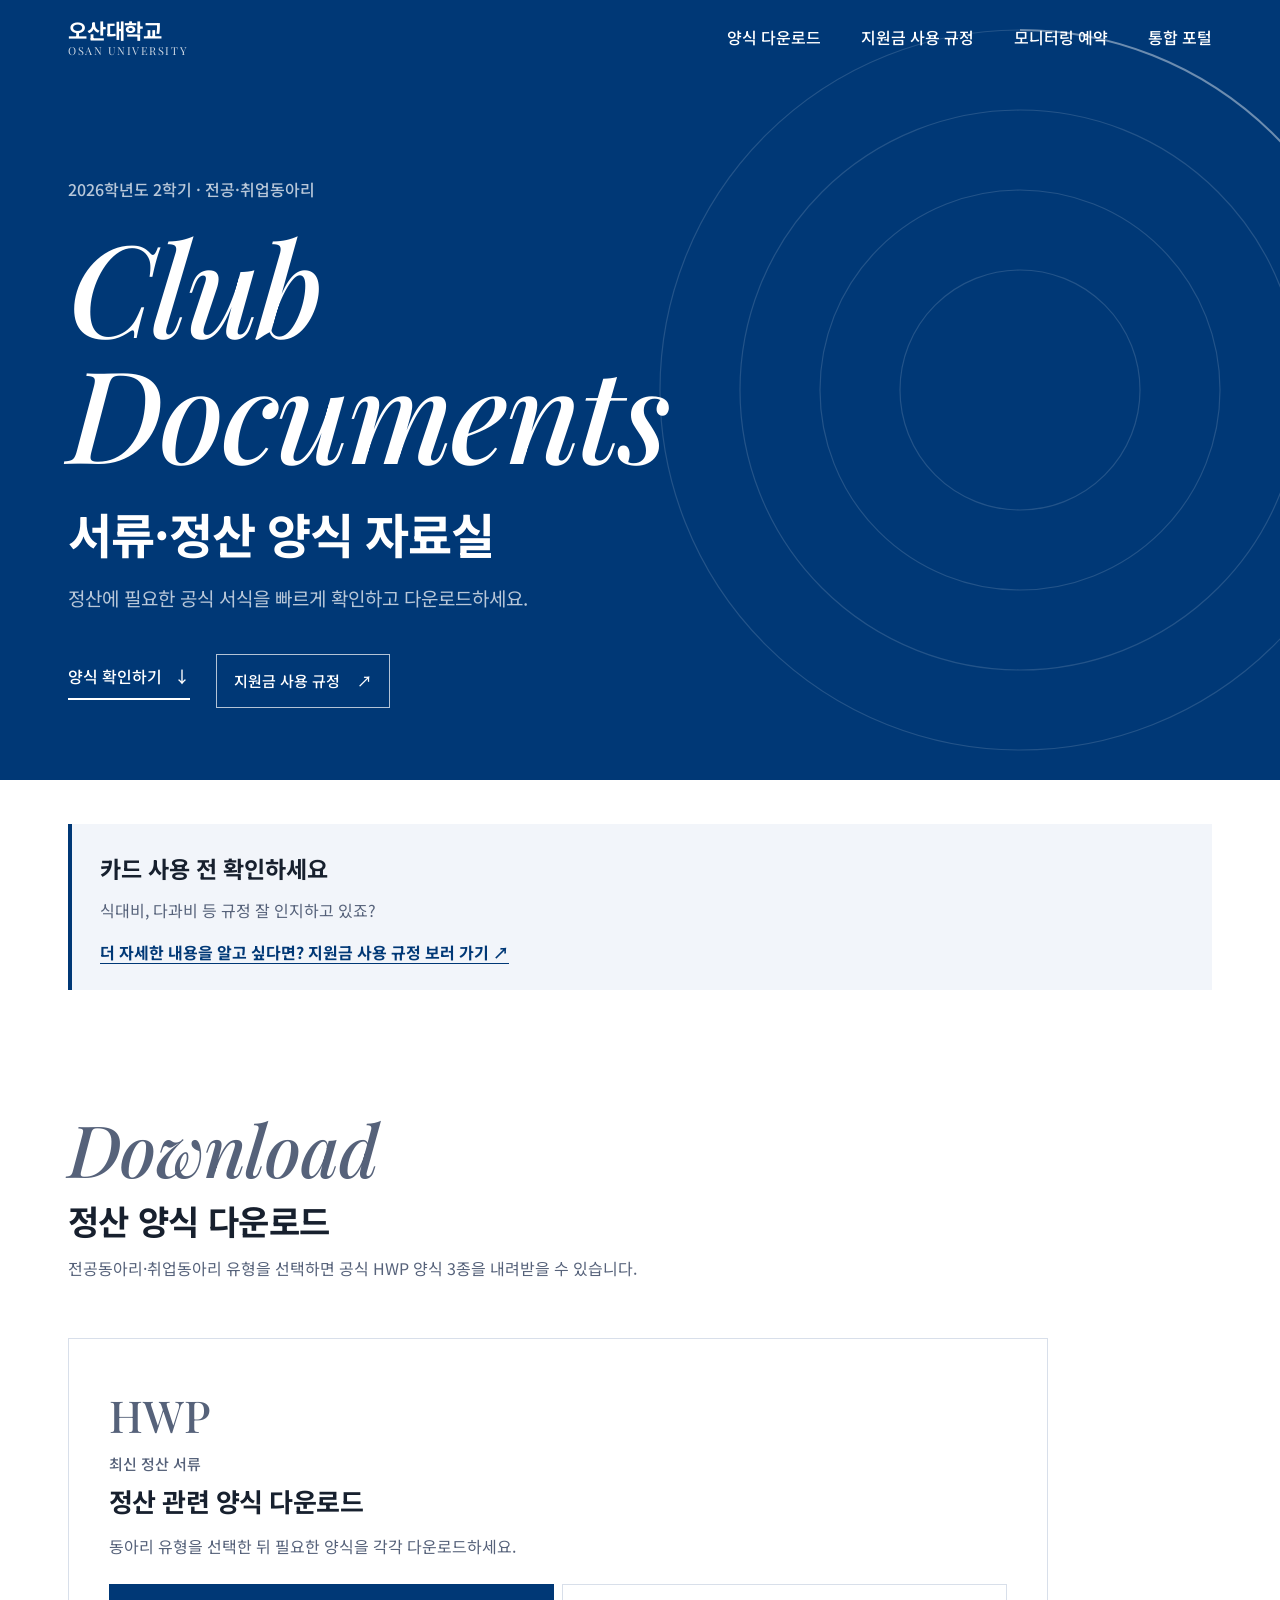
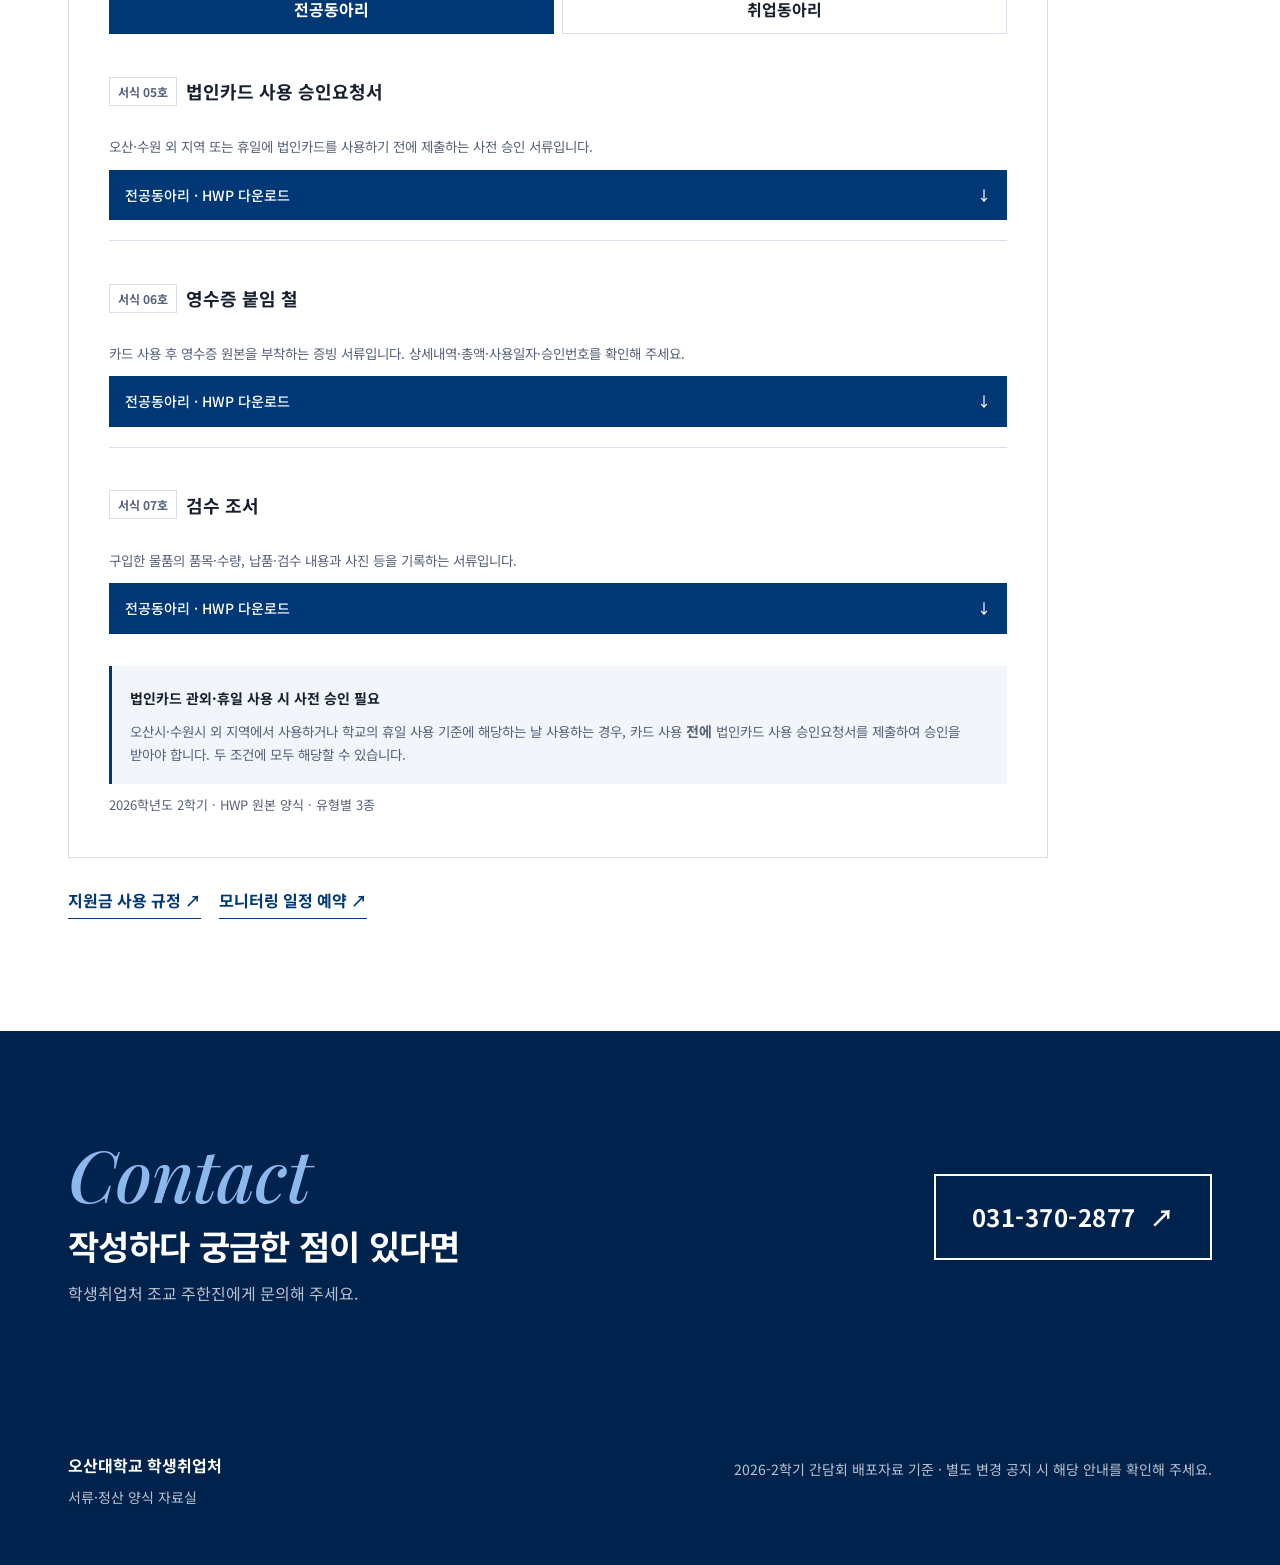
==== commit 3ccd497c: "Revise page-intro content for clarity Updated the page-intro section to clarify card usage rules." ====
--- a/index.html
+++ b/index.html
@@ -28,7 +28,7 @@
 <p class="hero-lead">정산에 필요한 공식 서식을 빠르게 확인하고 다운로드하세요.</p>
 <div class="hero-actions"><a class="hero-cta" href="#downloads">양식 확인하기 <span aria-hidden="true">↓</span></a>
 <a class="hero-cta-secondary" href="rules/" target="_blank" rel="noopener noreferrer">지원금 사용 규정 <span aria-hidden="true">↗</span></a></div></div></div></div>
-<div class="page-intro"><div class="wrap"><div class="page-intro__inner"><h2>정산 전에 확인하세요</h2><p>서류의 작성 시점과 필요한 증빙을 확인하세요. 오산·수원 외 지역 또는 휴일 법인카드 사용 시 사전 승인이 필요합니다.</p><a href="rules/" target="_blank" rel="noopener noreferrer">더 자세한 내용을 알고 싶다면? 지원금 사용 규정 보러 가기 ↗</a></div></div></div>
+<div class="page-intro"><div class="wrap"><div class="page-intro__inner"><h2>카드 사용 전 확인하세요</h2><p>식대비, 다과비 등 규정 잘 인지하고 있죠?</p><a href="rules/" target="_blank" rel="noopener noreferrer">더 자세한 내용을 알고 싶다면? 지원금 사용 규정 보러 가기 ↗</a></div></div></div>
 <section id="downloads"><div class="wrap"><div class="sec-head"><p class="sec-en" aria-hidden="true">Download</p><h2>정산 양식 다운로드</h2><p>전공동아리·취업동아리 유형을 선택하면 공식 HWP 양식 3종을 내려받을 수 있습니다.</p></div>
 <p class="kakao-note" id="kakaoNote" role="status" hidden><b>카카오톡 안에서 열린 화면입니다.</b> 파일이 내려받아지지 않으면 화면 메뉴에서 ‘다른 브라우저로 열기’를 선택해 주세요.</p>
 <div class="dl-grid">        <article class="dl-card settlement-card" aria-labelledby="settlement-heading">
@@ -81,4 +81,4 @@
 <script type="module" src="./assets/js/common.js"></script>
 <script type="module" src="./assets/js/documents.js"></script>
 </body>
-</html>+</html>
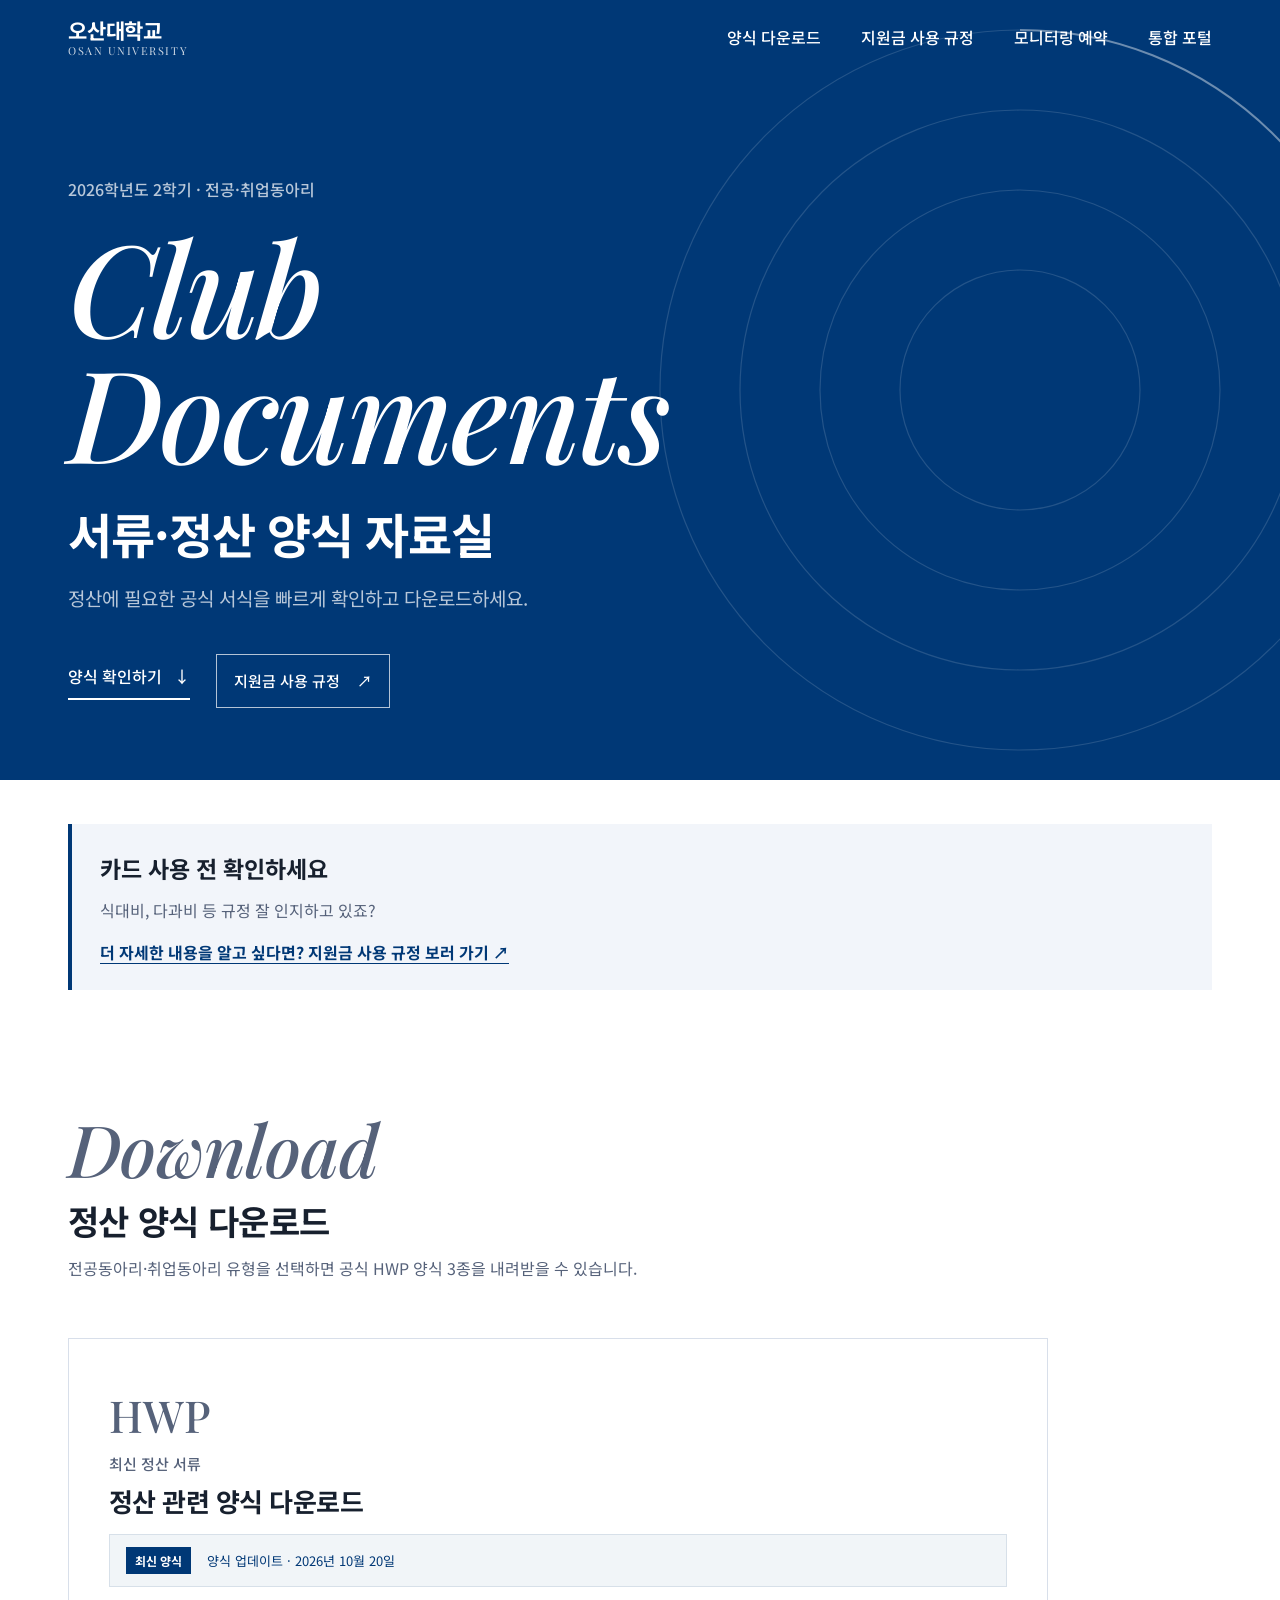
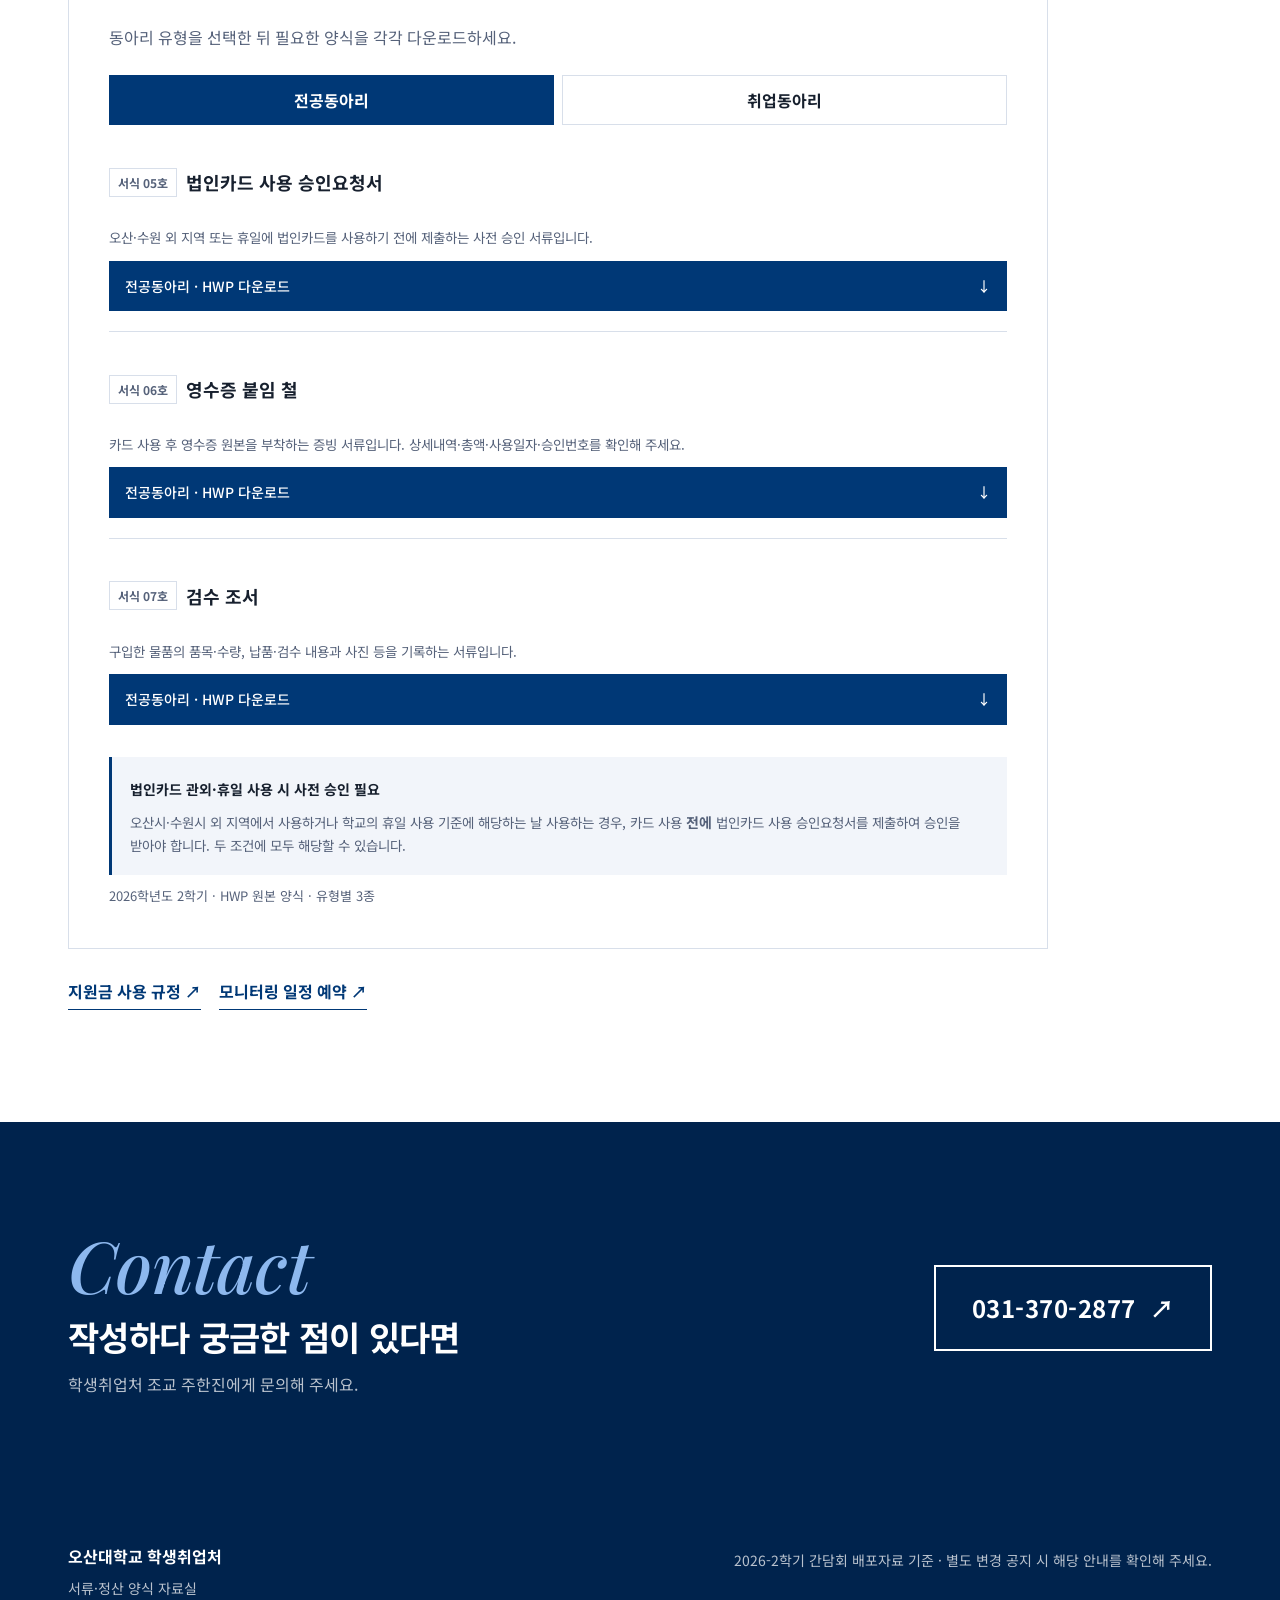
==== commit 5f5dfccd: "ui: display verified settlement form update date" ====
--- a/index.html
+++ b/index.html
@@ -11,7 +11,7 @@
 <link rel="stylesheet" href="./assets/css/common.css">
 <link rel="stylesheet" href="./assets/css/documents.css">
 <link rel="stylesheet" href="./assets/css/responsive.css">
-</head>
+<style>.form-version{display:flex;align-items:center;flex-wrap:wrap;gap:8px 16px;border:1px solid #d7e0e9;background:#f1f5f8;padding:12px 16px;margin:16px 0 22px;font-size:13px;color:#003876}.form-version strong{font-size:12px;background:#003876;color:#fff;padding:3px 9px}.form-version span{line-height:1.7}</style></head>
 <body>
 <header class="site-head" id="head"><div class="wrap">
 <a class="logo" href="#top" aria-label="현재 페이지 처음으로"><b>오산대학교</b><span>OSAN UNIVERSITY</span></a>
@@ -34,7 +34,7 @@
 <div class="dl-grid">        <article class="dl-card settlement-card" aria-labelledby="settlement-heading">
           <p class="dl-type" aria-hidden="true">HWP</p>
           <p class="dl-kind">최신 정산 서류</p>
-          <h3 id="settlement-heading">정산 관련 양식 다운로드</h3>
+          <h3 id="settlement-heading">정산 관련 양식 다운로드</h3><div class="form-version" aria-label="정산 양식 최신 버전"><strong>최신 양식</strong><span>양식 업데이트 · <time datetime="2026-10-20">2026년 10월 20일</time></span></div>
           <p>동아리 유형을 선택한 뒤 필요한 양식을 각각 다운로드하세요.</p>
           <div class="settlement-tabs" role="tablist" aria-label="정산 서류 동아리 유형">
             <button type="button" role="tab" id="settlement-tab-major" aria-controls="settlement-panel-major" aria-selected="true" tabindex="0" data-settlement-tab="major">전공동아리</button>
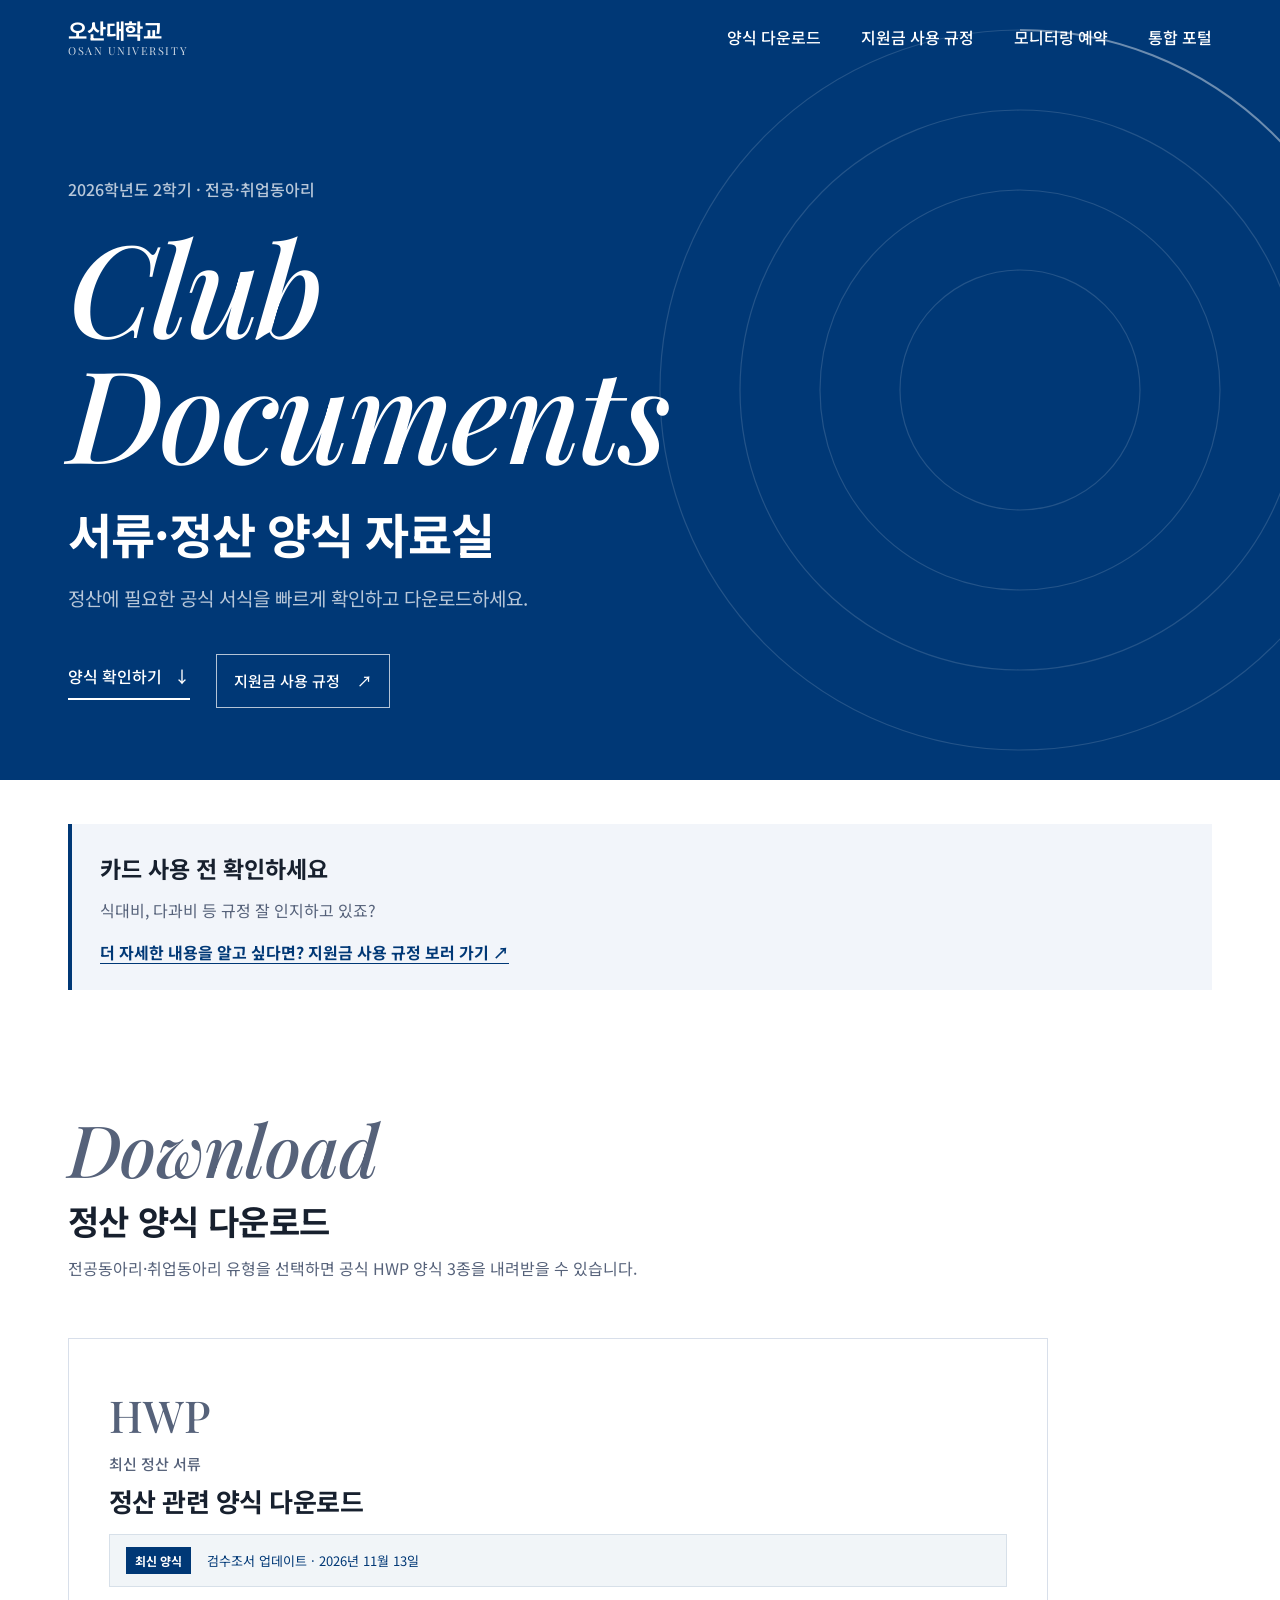
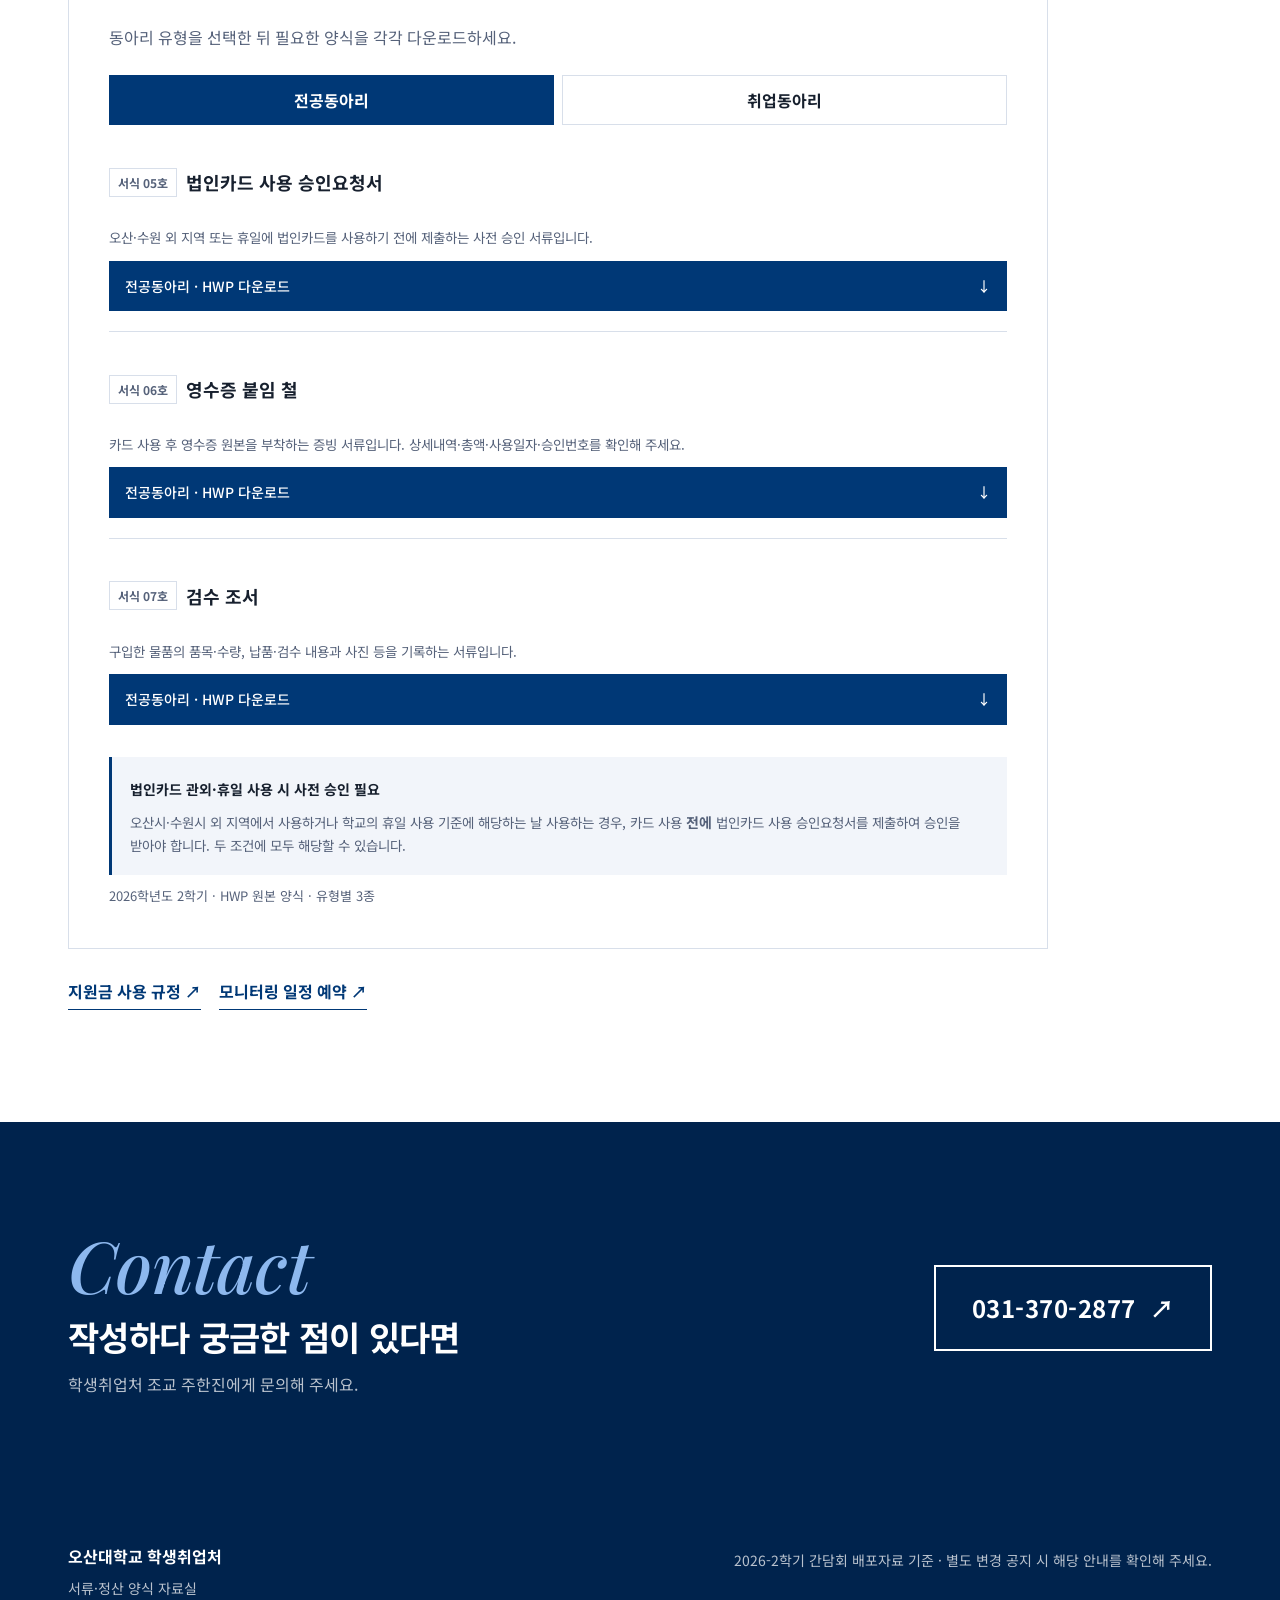
==== commit 0cc51418: "docs: update major and employment inspection forms November 13" ====
--- a/index.html
+++ b/index.html
@@ -34,7 +34,7 @@
 <div class="dl-grid">        <article class="dl-card settlement-card" aria-labelledby="settlement-heading">
           <p class="dl-type" aria-hidden="true">HWP</p>
           <p class="dl-kind">최신 정산 서류</p>
-          <h3 id="settlement-heading">정산 관련 양식 다운로드</h3><div class="form-version" aria-label="정산 양식 최신 버전"><strong>최신 양식</strong><span>양식 업데이트 · <time datetime="2026-10-20">2026년 10월 20일</time></span></div>
+          <h3 id="settlement-heading">정산 관련 양식 다운로드</h3><div class="form-version" aria-label="정산 양식 최신 버전"><strong>최신 양식</strong><span>검수조서 업데이트 · <time datetime="2026-11-13">2026년 11월 13일</time></span></div>
           <p>동아리 유형을 선택한 뒤 필요한 양식을 각각 다운로드하세요.</p>
           <div class="settlement-tabs" role="tablist" aria-label="정산 서류 동아리 유형">
             <button type="button" role="tab" id="settlement-tab-major" aria-controls="settlement-panel-major" aria-selected="true" tabindex="0" data-settlement-tab="major">전공동아리</button>
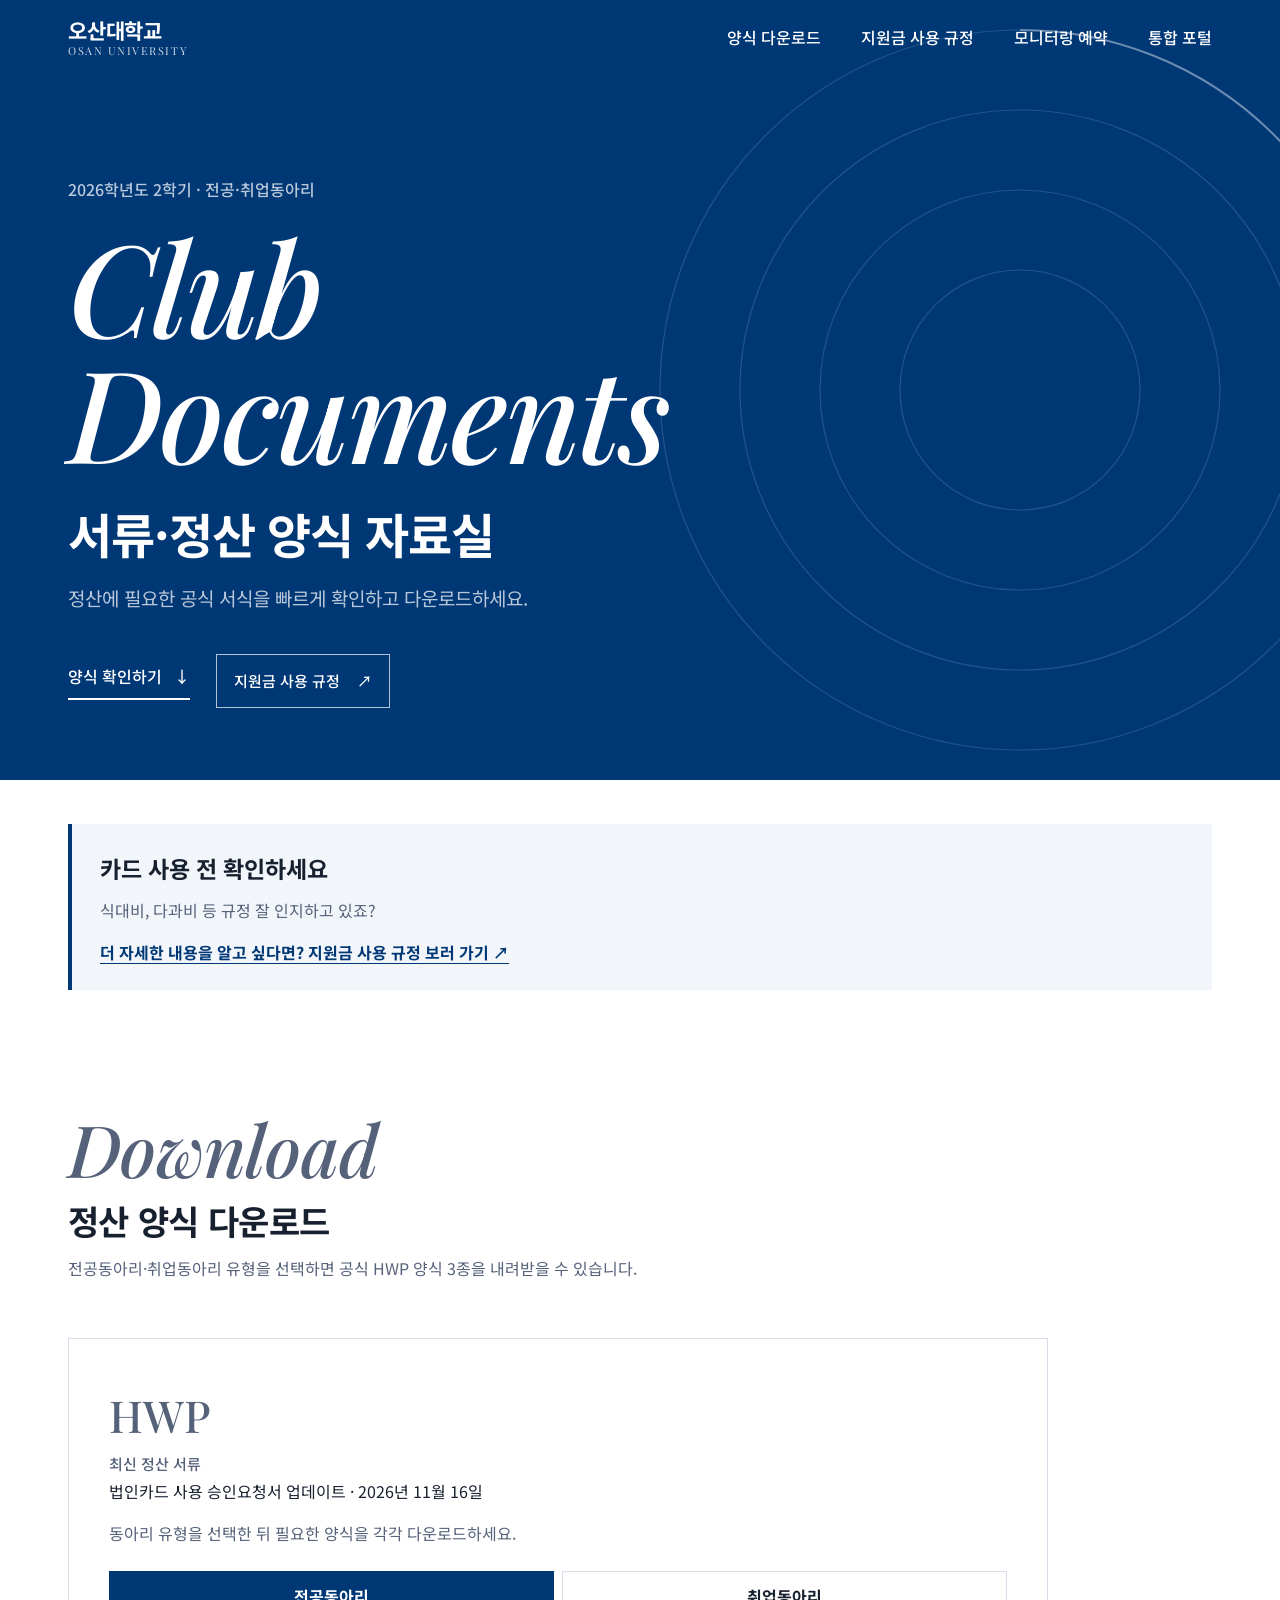
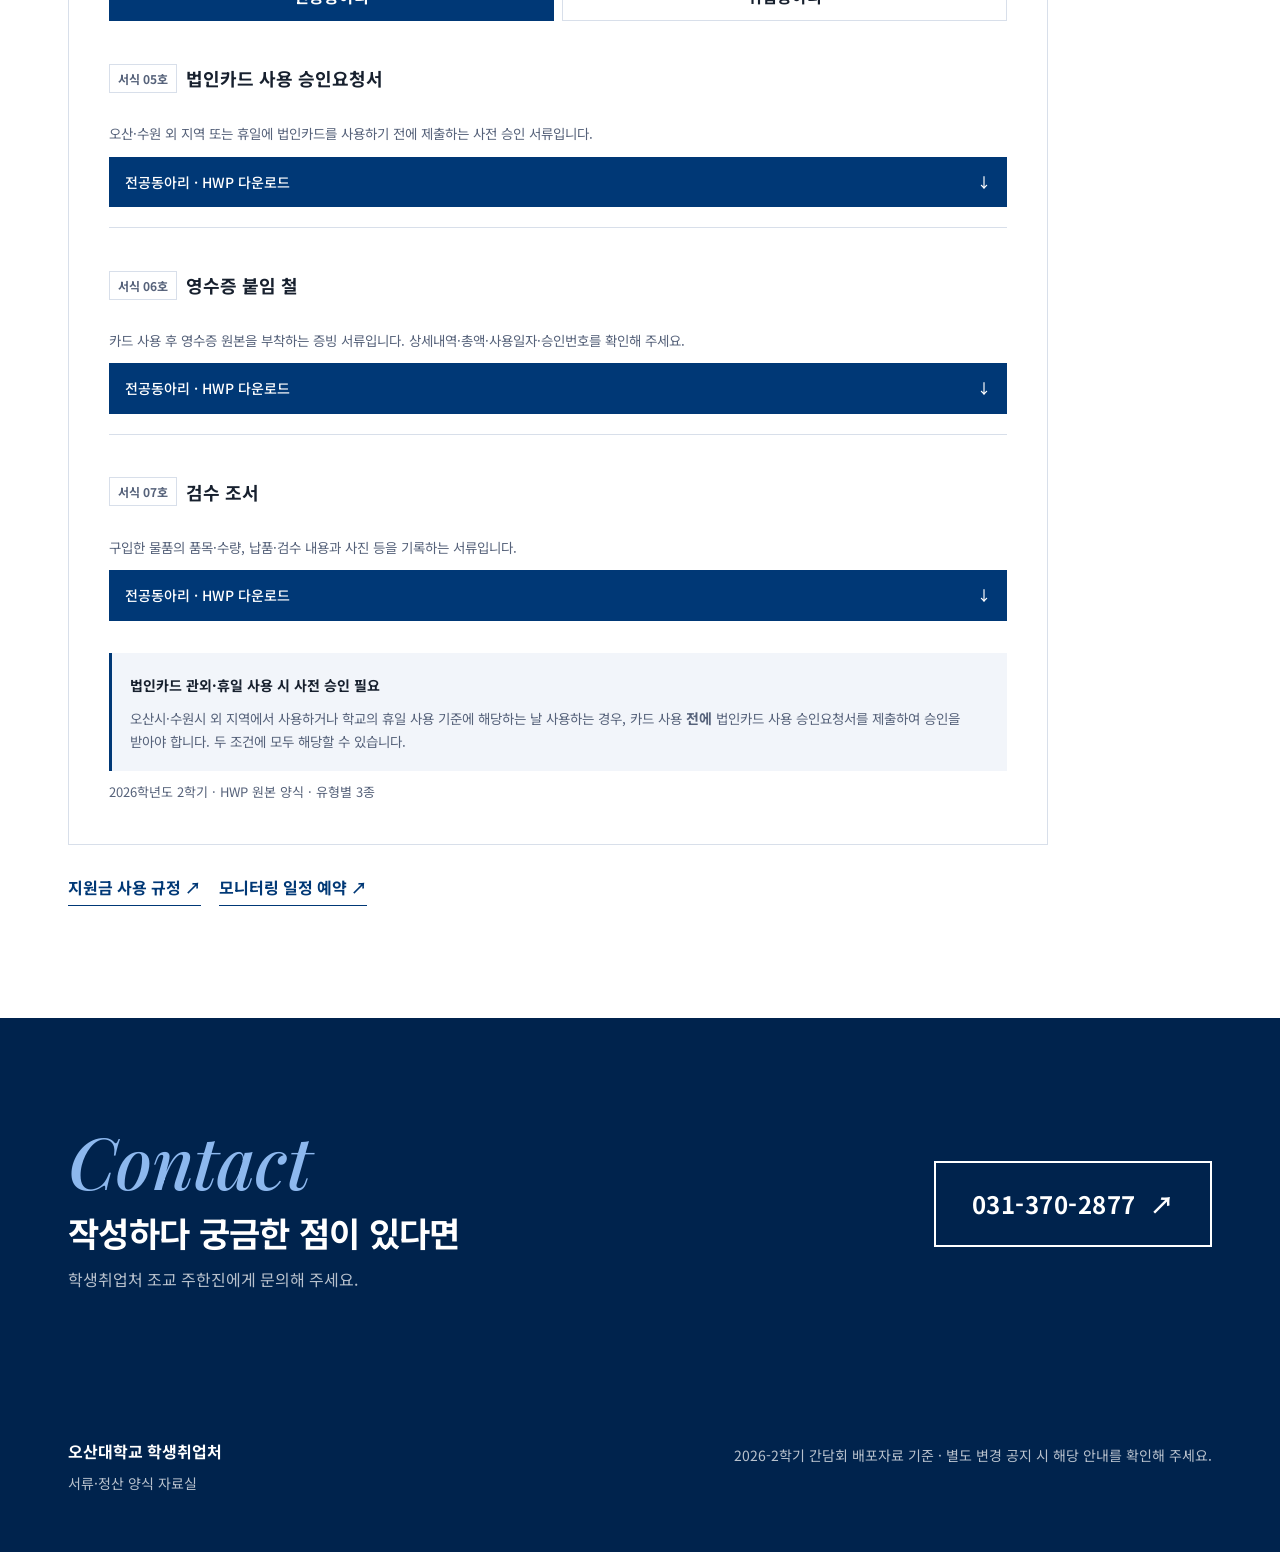
==== commit 586006fd: "Update settlement form download information" ====
--- a/index.html
+++ b/index.html
@@ -34,7 +34,7 @@
 <div class="dl-grid">        <article class="dl-card settlement-card" aria-labelledby="settlement-heading">
           <p class="dl-type" aria-hidden="true">HWP</p>
           <p class="dl-kind">최신 정산 서류</p>
-          <h3 id="settlement-heading">정산 관련 양식 다운로드</h3><div class="form-version" aria-label="정산 양식 최신 버전"><strong>최신 양식</strong><span>검수조서 업데이트 · <time datetime="2026-11-13">2026년 11월 13일</time></span></div>
+       <span>법인카드 사용 승인요청서 업데이트 · <time datetime="2026-11-16">2026년 11월 16일</time></span>
           <p>동아리 유형을 선택한 뒤 필요한 양식을 각각 다운로드하세요.</p>
           <div class="settlement-tabs" role="tablist" aria-label="정산 서류 동아리 유형">
             <button type="button" role="tab" id="settlement-tab-major" aria-controls="settlement-panel-major" aria-selected="true" tabindex="0" data-settlement-tab="major">전공동아리</button>
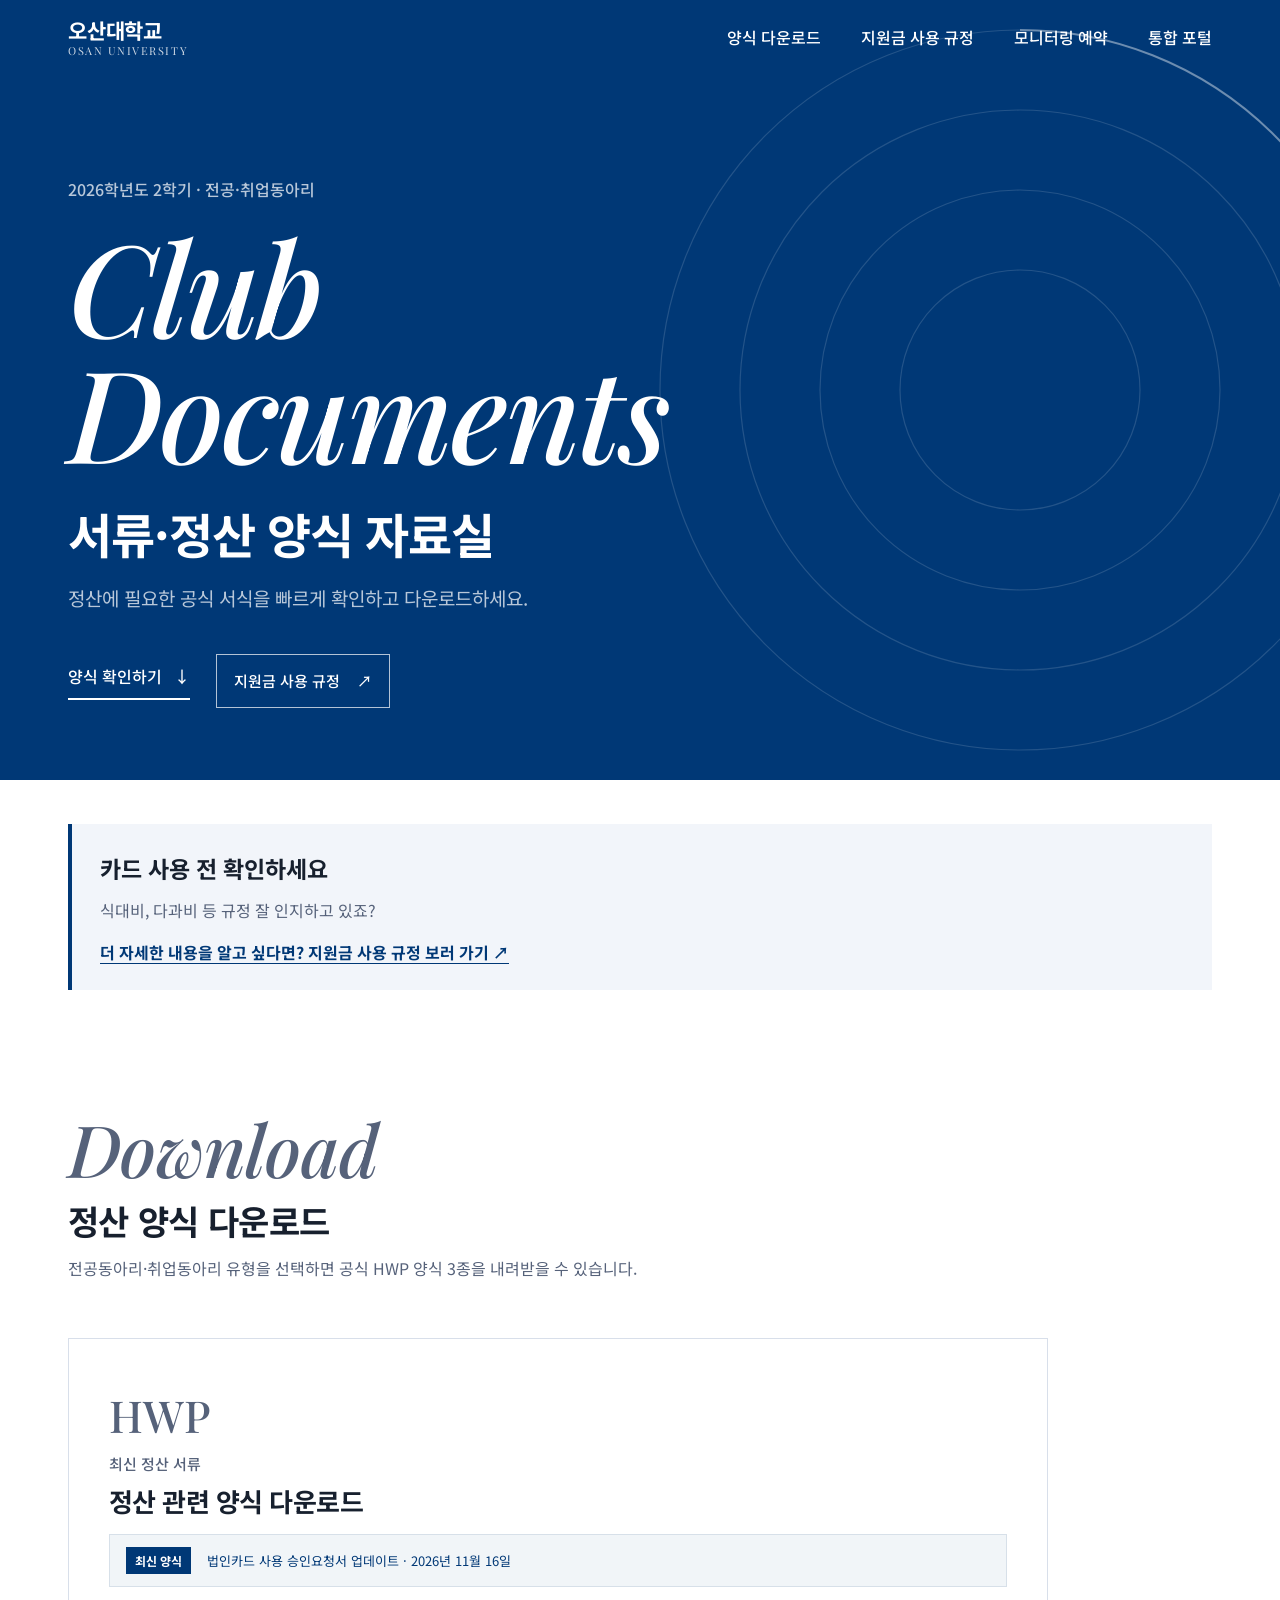
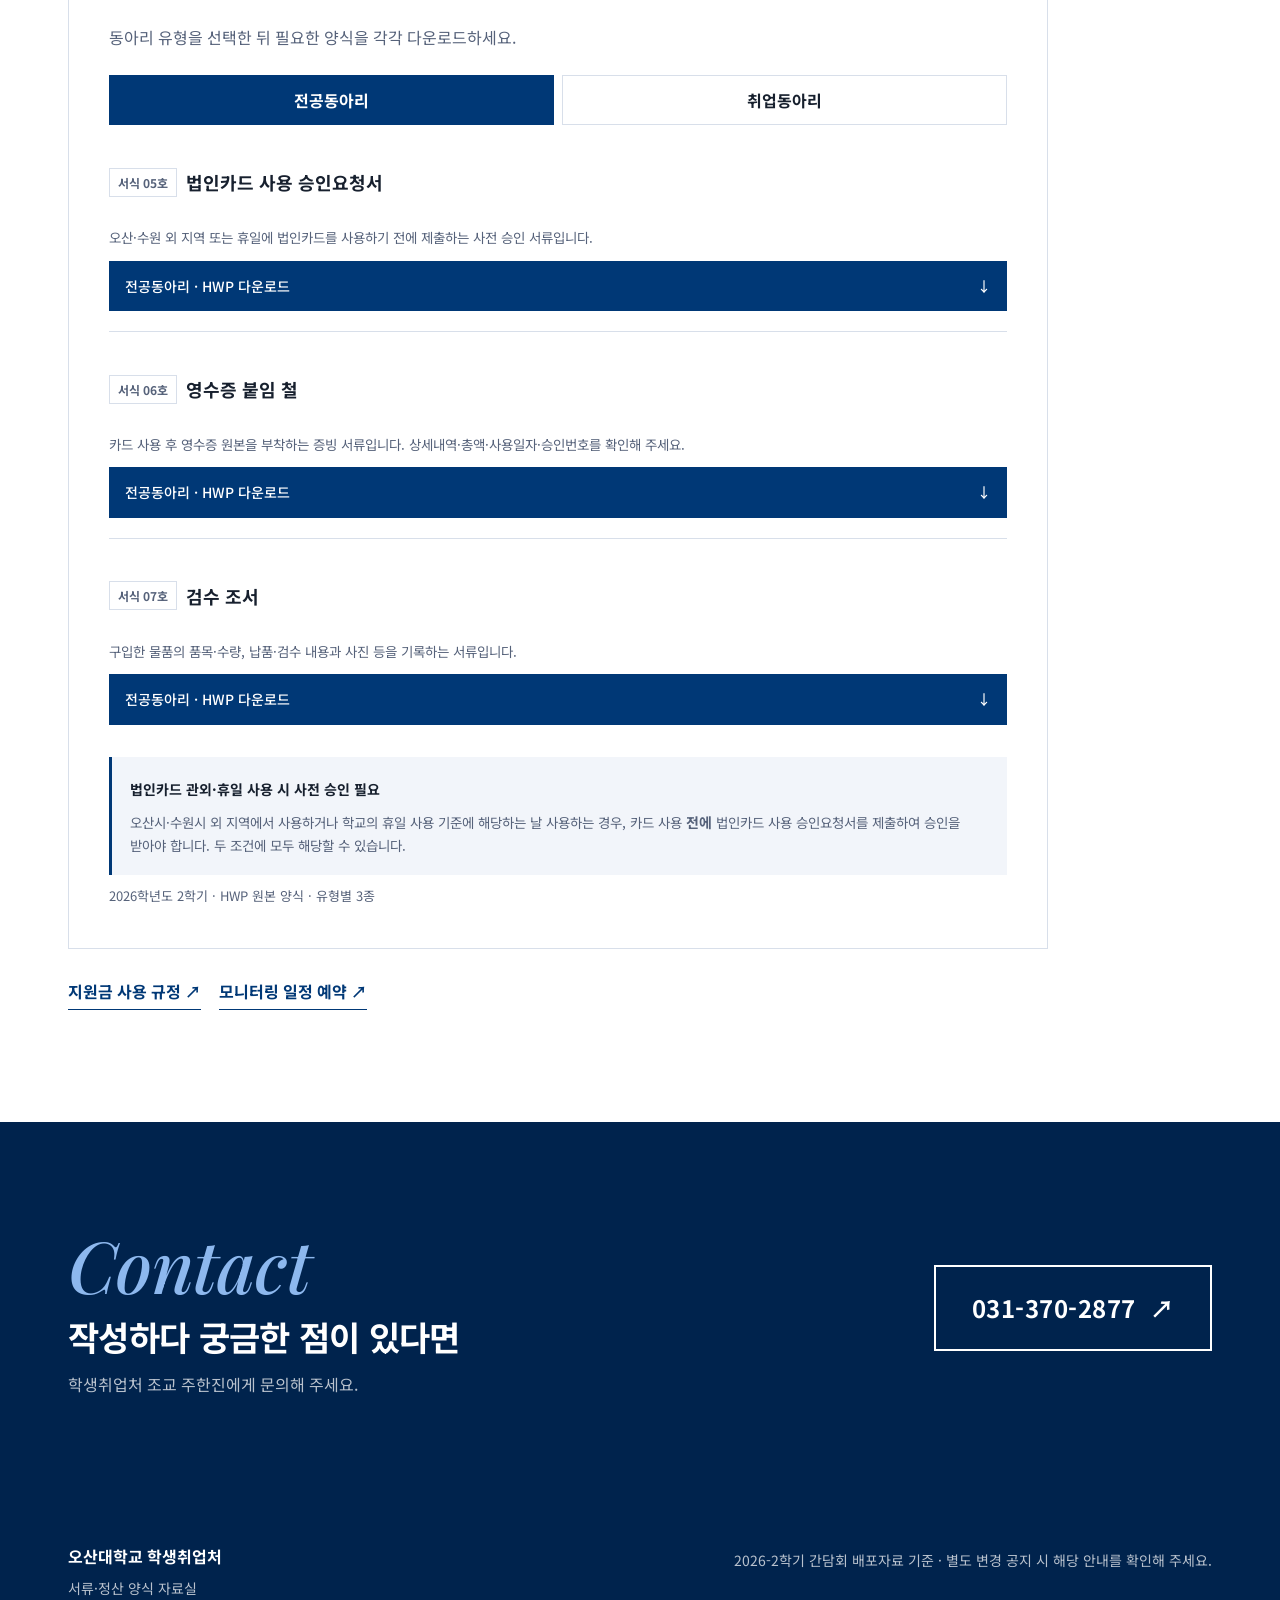
==== commit bc4d1421: "Restore settlement heading and update notice typography" ====
--- a/index.html
+++ b/index.html
@@ -34,7 +34,7 @@
 <div class="dl-grid">        <article class="dl-card settlement-card" aria-labelledby="settlement-heading">
           <p class="dl-type" aria-hidden="true">HWP</p>
           <p class="dl-kind">최신 정산 서류</p>
-       <span>법인카드 사용 승인요청서 업데이트 · <time datetime="2026-11-16">2026년 11월 16일</time></span>
+          <h3 id="settlement-heading">정산 관련 양식 다운로드</h3><div class="form-version" aria-label="정산 양식 최신 버전"><strong>최신 양식</strong><span>법인카드 사용 승인요청서 업데이트 · <time datetime="2026-11-16">2026년 11월 16일</time></span></div>
           <p>동아리 유형을 선택한 뒤 필요한 양식을 각각 다운로드하세요.</p>
           <div class="settlement-tabs" role="tablist" aria-label="정산 서류 동아리 유형">
             <button type="button" role="tab" id="settlement-tab-major" aria-controls="settlement-panel-major" aria-selected="true" tabindex="0" data-settlement-tab="major">전공동아리</button>
